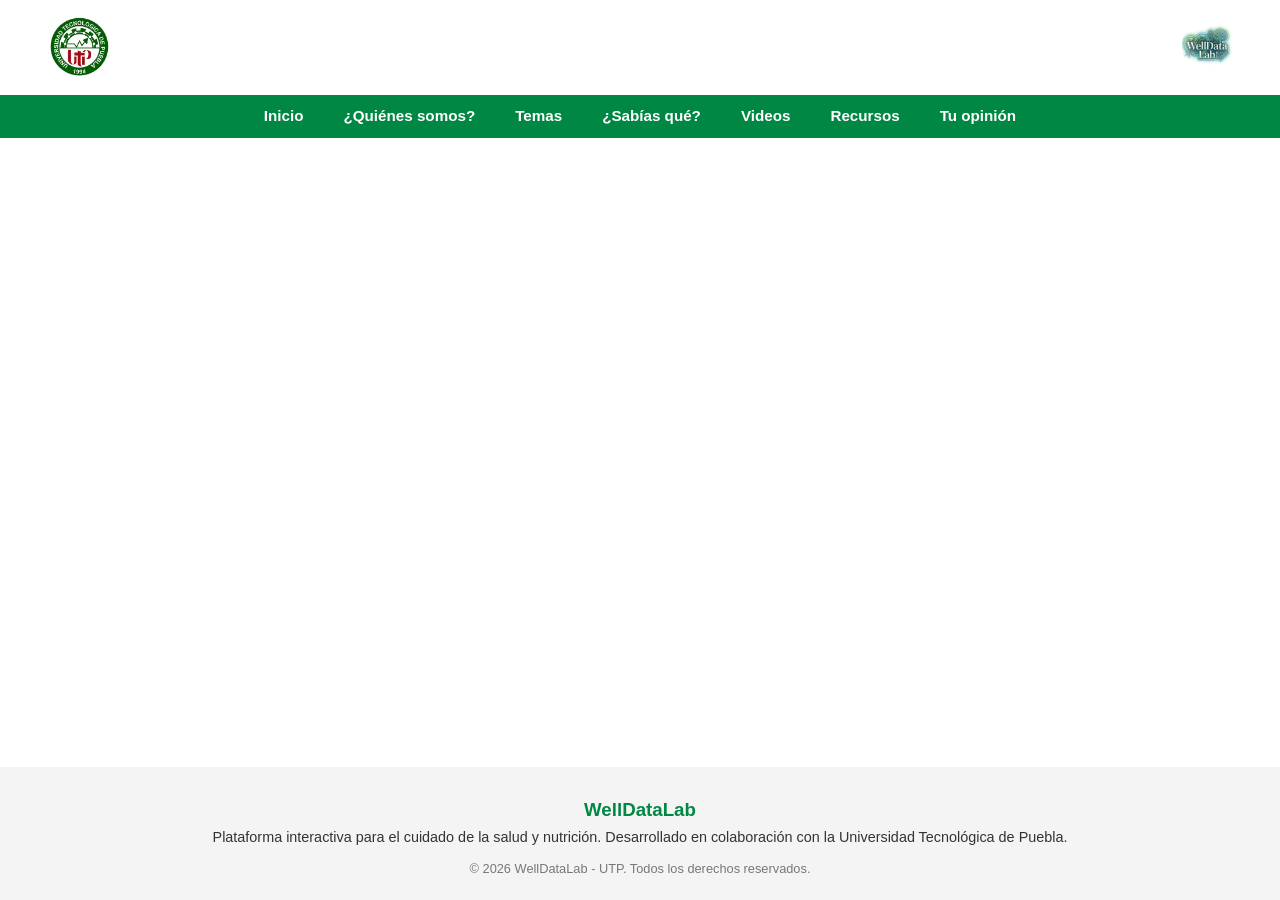
==== index.html @ ad1cd6bf "feat: agrega banco de imagenes en Resources y actualiza vistas" ====
<!DOCTYPE html>
<html lang="es">
<head>
  <meta charset="UTF-8">
  <meta name="viewport" content="width=device-width, initial-scale=1.0">
  <title>WellDataLab - UTP</title>

  <!-- FAVICON IMPLEMENTADO (Parte A de la tarea) -->
  <link rel="icon" type="image/png" href="Resources/logo-welldatalab.png">

  <!-- Font Awesome para los íconos del menú -->
  <link rel="stylesheet" href="https://cdnjs.cloudflare.com/ajax/libs/font-awesome/6.5.1/css/all.min.css">
  
  <!-- Tu Hoja de Estilos -->
  <link rel="stylesheet" href="Styles/Style_components.css">
</head>
<body>

  <!-- ENCABEZADO CON LOGOS Y NAVEGACIÓN -->
  <header class="header-site">
    <!-- Fila superior con los logos -->
    <div class="top-header">
      <div class="logo-left">
        <img src="Resources/logo-utp.png.jpeg" alt="Universidad Tecnológica de Puebla">
      </div>
      <div class="logo-right">
        <img src="Resources/logo-welldatalab.png" alt="WellDataLab">
      </div>
    </div>

    <!-- Barra de navegación verde -->
    <nav class="navbar">
      <div class="nav-container">
        <!-- Botón Hamburguesa -->
        <button class="nav-toggle" id="nav-toggle" aria-label="Abrir menú">
          <i class="fa-solid fa-bars"></i>
        </button>

        <!-- Lista de navegación -->
        <ul class="nav-menu" id="nav-menu">
          <li class="nav-item"><a href="#" class="nav-link">Inicio</a></li>
          <li class="nav-item"><a href="#" class="nav-link">¿Quiénes somos?</a></li>
          <li class="nav-item"><a href="#" class="nav-link">Temas</a></li>
          <li class="nav-item"><a href="#" class="nav-link">¿Sabías qué?</a></li>
          <li class="nav-item"><a href="#" class="nav-link">Videos</a></li>
          <li class="nav-item"><a href="#" class="nav-link">Recursos</a></li>
          <li class="nav-item"><a href="#" class="nav-link">Tu opinión</a></li>
        </ul>
      </div>
    </nav>
  </header>

  <!-- CONTENIDO PRINCIPAL -->
  <main class="main-content">
  </main>

  <!-- PIE DE PÁGINA -->
  <footer class="footer-site">
    <div class="footer-container">
      <h3 class="footer-title">WellDataLab</h3>
      <p>Plataforma interactiva para el cuidado de la salud y nutrición. Desarrollado en colaboración con la Universidad Tecnológica de Puebla.</p>
      <p class="copyright">© 2026 WellDataLab - UTP. Todos los derechos reservados.</p>
    </div>
  </footer>

  <!-- Tu script principal desde la carpeta Js -->
  <script src="Js/main.js"></script>
</body>
</html>
---- Styles/Style_components.css ----
/* --- RESET BÁSICO --- */
* {
  box-sizing: border-box;
  margin: 0;
  padding: 0;
}

body {
  font-family: Arial, sans-serif;
  display: flex;
  flex-direction: column;
  min-height: 100vh;
}

/* --- LOGOS SUPERIORES --- */
.top-header {
  display: flex;
  justify-content: space-between;
  align-items: center;
  padding: 0.8rem 3rem;
  background-color: #ffffff;
}

.logo-left img {
  height: 65px;
}

.logo-right img {
  height: 50px;
}

/* --- BARRA DE NAVEGACIÓN VERDE --- */
.navbar {
  background-color: #008744; /* Verde institucional */
  width: 100%;
  position: relative;
  z-index: 1000;
}

.nav-container {
  display: flex;
  justify-content: center;
  align-items: center;
  padding: 0.8rem 1rem;
}

.nav-menu {
  display: flex;
  list-style: none;
  gap: 2.5rem;
}

.nav-link {
  color: #ffffff;
  text-decoration: none;
  font-weight: bold;
  font-size: 0.95rem;
  transition: opacity 0.2s;
}

.nav-link:hover {
  opacity: 0.8;
}

/* El botón de hamburguesa se oculta en PC */
.nav-toggle {
  display: none;
  background: transparent;
  border: none;
  color: #ffffff;
  font-size: 1.8rem;
  cursor: pointer;
}

/* --- FOOTER --- */
.footer-site {
  background-color: #f4f4f4;
  padding: 2rem 1rem 1rem;
  margin-top: auto;
  text-align: center;
}

.footer-title {
  color: #008744;
  margin-bottom: 0.5rem;
}

.footer-site p {
  color: #333333;
  font-size: 0.9rem;
  margin-bottom: 0.5rem;
}

.copyright {
  color: #777777 !important;
  font-size: 0.8rem !important;
  margin-top: 1rem;
}

/* --- ADAPTACIÓN MÓVIL Y TABLET (Responsive) --- */
@media (max-width: 900px) {
  .top-header {
    padding: 0.5rem 1rem;
  }

  .logo-left img { height: 45px; }
  .logo-right img { height: 35px; }

  /* Muestra la hamburguesa en el lado derecho */
  .nav-container {
    justify-content: flex-end;
  }

  .nav-toggle {
    display: block;
  }

  /* Oculta los enlaces y los pone en lista vertical desplegable */
  .nav-menu {
    display: none;
    flex-direction: column;
    position: absolute;
    top: 100%;
    left: 0;
    width: 100%;
    background-color: #008744;
    padding: 1rem 0;
    gap: 1rem;
    box-shadow: 0 4px 6px rgba(0, 0, 0, 0.15);
  }

  /* Se activa con tu código JS al dar clic */
  .nav-menu.active {
    display: flex;
  }

  .nav-item {
    text-align: center;
  }
}
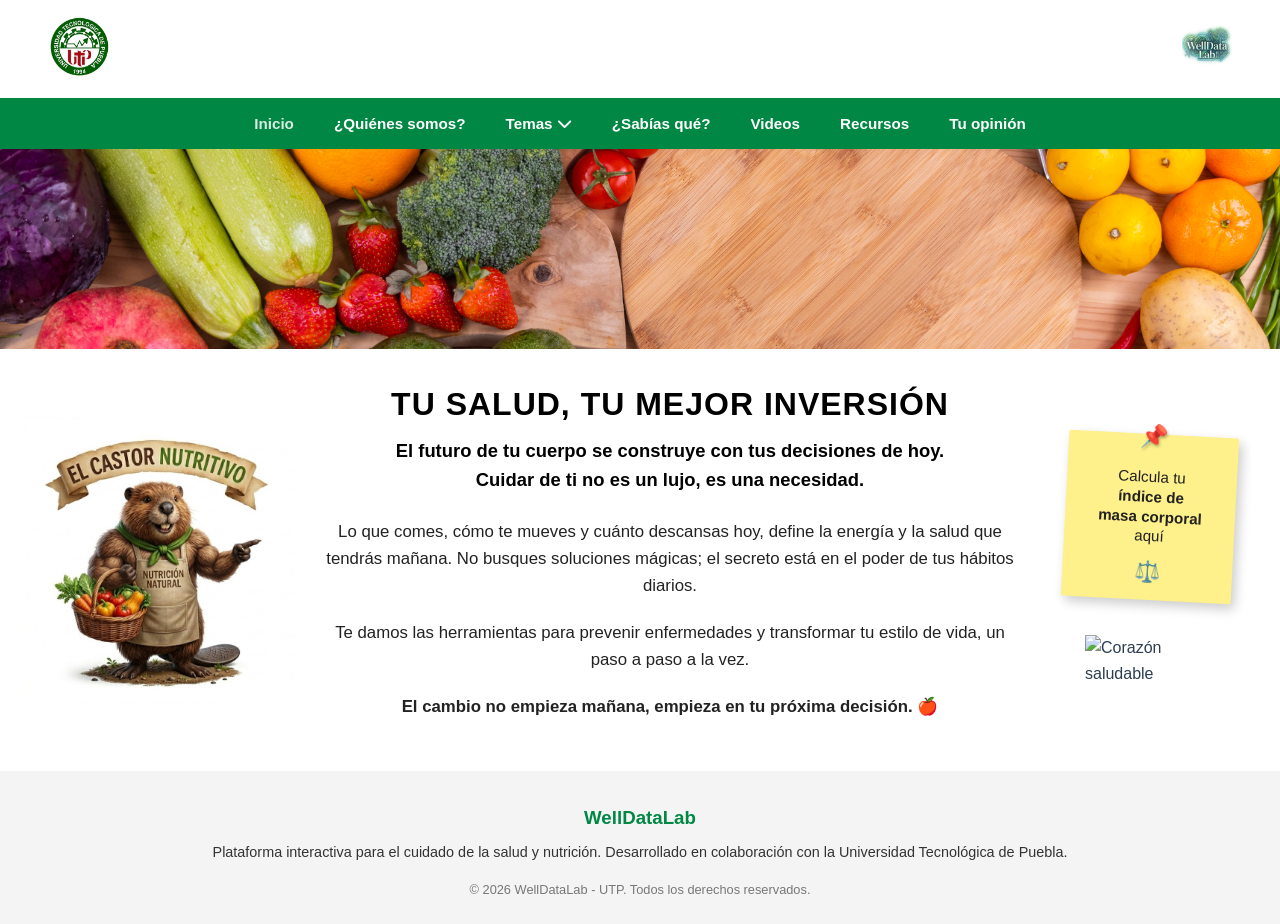
==== commit 2ea06037: "Estructura completa actualizada: navegacion, estilos e imagenes" ====
--- a/index.html
+++ b/index.html
@@ -5,46 +5,58 @@
   <meta name="viewport" content="width=device-width, initial-scale=1.0">
   <title>WellDataLab - UTP</title>
 
-  <!-- FAVICON IMPLEMENTADO (Parte A de la tarea) -->
+  <!-- FAVICON IMPLEMENTADO -->
   <link rel="icon" type="image/png" href="Resources/logo-welldatalab.png">
 
   <!-- Font Awesome para los íconos del menú -->
   <link rel="stylesheet" href="https://cdnjs.cloudflare.com/ajax/libs/font-awesome/6.5.1/css/all.min.css">
   
-  <!-- Tu Hoja de Estilos -->
+  <!-- Hoja de Estilos Principal -->
   <link rel="stylesheet" href="Styles/Style_components.css">
 </head>
 <body>
 
   <!-- ENCABEZADO CON LOGOS Y NAVEGACIÓN -->
   <header class="header-site">
-    <!-- Fila superior con los logos -->
     <div class="top-header">
       <div class="logo-left">
-        <img src="Resources/logo-utp.png.jpeg" alt="Universidad Tecnológica de Puebla">
+        <img src="Resources/logo-utp.png" alt="Universidad Tecnológica de Puebla">
       </div>
       <div class="logo-right">
         <img src="Resources/logo-welldatalab.png" alt="WellDataLab">
       </div>
     </div>
 
-    <!-- Barra de navegación verde -->
-    <nav class="navbar">
+    <!-- Barra de navegación principal -->
+    <nav class="navbar" aria-label="Navegación principal">
       <div class="nav-container">
-        <!-- Botón Hamburguesa -->
         <button class="nav-toggle" id="nav-toggle" aria-label="Abrir menú">
           <i class="fa-solid fa-bars"></i>
         </button>
 
-        <!-- Lista de navegación -->
         <ul class="nav-menu" id="nav-menu">
-          <li class="nav-item"><a href="#" class="nav-link">Inicio</a></li>
-          <li class="nav-item"><a href="#" class="nav-link">¿Quiénes somos?</a></li>
-          <li class="nav-item"><a href="#" class="nav-link">Temas</a></li>
-          <li class="nav-item"><a href="#" class="nav-link">¿Sabías qué?</a></li>
+          <li class="nav-item"><a href="index.html" class="nav-link active">Inicio</a></li>
+          <li class="nav-item"><a href="Views/quienes_somos.html" class="nav-link">¿Quiénes somos?</a></li>
+          
+          <!-- APARTADO DE TEMAS CON MENÚ DESPLEGABLE -->
+          <li class="nav-item dropdown-item">
+            <a href="Views/temas.html" class="nav-link">Temas <i class="fa-solid fa-chevron-down"></i></a>
+            <ul class="dropdown-menu" id="topics-dropdown">
+              <li><a href="Views/temas.html" data-topic="1">Alimentación saludable (INCMNSZ)</a></li>
+              <li><a href="Views/temas.html" data-topic="2">Guías alimentarias</a></li>
+              <li><a href="Views/temas.html" data-topic="3">Hidratación y la Jarra del Buen Beber</a></li>
+              <li><a href="Views/temas.html" data-topic="4">El Plato del Buen Comer</a></li>
+              <li><a href="Views/temas.html" data-topic="5">Sostenibilidad alimentaria</a></li>
+              <li><a href="Views/temas.html" data-topic="6">Recomendaciones de ejercicio</a></li>
+              <li><a href="Views/temas.html" data-topic="7">Videos de recetas</a></li>
+              <li><a href="Views/temas.html" data-topic="8">Marco normativo y Hábitos</a></li>
+            </ul>
+          </li>
+
+          <li class="nav-item"><a href="Views/sabias_que.html" class="nav-link">¿Sabías qué?</a></li>
           <li class="nav-item"><a href="#" class="nav-link">Videos</a></li>
           <li class="nav-item"><a href="#" class="nav-link">Recursos</a></li>
-          <li class="nav-item"><a href="#" class="nav-link">Tu opinión</a></li>
+          <li class="nav-item"><a href="Views/tu_opinion.html" class="nav-link">Tu opinión</a></li>
         </ul>
       </div>
     </nav>
@@ -52,6 +64,45 @@
 
   <!-- CONTENIDO PRINCIPAL -->
   <main class="main-content">
+
+    <!-- BANNER VISUAL SUPERIOR -->
+    <div class="hero-banner">
+      <img src="Resources/home/banner-comida.jpg" alt="Alimentos saludables" class="banner-img">
+    </div>
+
+    <!-- CONTENEDOR INTERACTIVO DE LA SECCIÓN PRINCIPAL -->
+    <div class="home-container">
+      
+      <!-- ILUSTRACIÓN IZQUIERDA: CASTOR -->
+      <aside class="left-aside">
+        <img src="Resources/home/castor.png" alt="El Castor Nutritivo" class="castor-img">
+      </aside>
+
+      <!-- TEXTO CENTRAL MOTIVACIONAL -->
+      <section class="content-body">
+        <h1>TU SALUD, TU MEJOR INVERSIÓN</h1>
+        <p class="subtitle">El futuro de tu cuerpo se construye con tus decisiones de hoy.<br>Cuidar de ti no es un lujo, es una necesidad.</p>
+
+        <p>Lo que comes, cómo te mueves y cuánto descansas hoy, define la energía y la salud que tendrás mañana. No busques soluciones mágicas; el secreto está en el poder de tus hábitos diarios.</p>
+
+        <p>Te damos las herramientas para prevenir enfermedades y transformar tu estilo de vida, un paso a paso a la vez.</p>
+
+        <p class="highlight-text">El cambio no empieza mañana, empieza en tu próxima decisión. 🍎</p>
+      </section>
+
+      <!-- ELEMENTOS DERECHA: NOTA IMC Y CORAZÓN -->
+      <aside class="right-aside">
+        <a href="Views/calculadora.html" class="postit-btn" title="Ir a la Calculadora de IMC">
+          <div class="pin">📌</div>
+          <p>Calcula tu<br><strong>índice de<br>masa corporal</strong><br>aquí</p>
+          <div class="scale-icon">⚖️</div>
+        </a>
+        
+        <img src="Resources/home/corazon.png" alt="Corazón saludable" class="heart-img">
+      </aside>
+
+    </div>
+
   </main>
 
   <!-- PIE DE PÁGINA -->
@@ -63,7 +114,7 @@
     </div>
   </footer>
 
-  <!-- Tu script principal desde la carpeta Js -->
+  <!-- ARCHIVOS JAVASCRIPT -->
   <script src="Js/main.js"></script>
 </body>
 </html>
--- a/Styles/Style_components.css
+++ b/Styles/Style_components.css
@@ -1,18 +1,29 @@
-/* --- RESET BÁSICO --- */
+/* ==========================================
+   1. RESET Y CONFIGURACIÓN GLOBAL
+   ========================================== */
 * {
   box-sizing: border-box;
   margin: 0;
   padding: 0;
 }
 
-body {
-  font-family: Arial, sans-serif;
+html, body {
+  background-color: #ffffff !important;
+  font-family: 'Segoe UI', Tahoma, Geneva, Verdana, sans-serif;
+  color: #333333;
   display: flex;
   flex-direction: column;
   min-height: 100vh;
 }
 
-/* --- LOGOS SUPERIORES --- */
+/* Regla general de ocultar */
+.hidden {
+  display: none !important;
+}
+
+/* ==========================================
+   2. LOGOS SUPERIORES Y HEADER
+   ========================================== */
 .top-header {
   display: flex;
   justify-content: space-between;
@@ -21,15 +32,12 @@
   background-color: #ffffff;
 }
 
-.logo-left img {
-  height: 65px;
-}
-
-.logo-right img {
-  height: 50px;
-}
-
-/* --- BARRA DE NAVEGACIÓN VERDE --- */
+.logo-left img { height: 65px; }
+.logo-right img { height: 50px; }
+
+/* ==========================================
+   3. BARRA DE NAVEGACIÓN (NAVBAR)
+   ========================================== */
 .navbar {
   background-color: #008744; /* Verde institucional */
   width: 100%;
@@ -48,6 +56,7 @@
   display: flex;
   list-style: none;
   gap: 2.5rem;
+  align-items: center;
 }
 
 .nav-link {
@@ -58,11 +67,10 @@
   transition: opacity 0.2s;
 }
 
-.nav-link:hover {
-  opacity: 0.8;
-}
-
-/* El botón de hamburguesa se oculta en PC */
+.nav-link:hover, .nav-link.active {
+  opacity: 0.85;
+}
+
 .nav-toggle {
   display: none;
   background: transparent;
@@ -72,7 +80,720 @@
   cursor: pointer;
 }
 
-/* --- FOOTER --- */
+/* MENÚ DESPLEGABLE (DROPDOWN IN NAVBAR) */
+.dropdown-item {
+  position: relative;
+}
+
+.dropdown-menu {
+  display: none;
+  position: absolute;
+  top: 100%;
+  left: 0;
+  background-color: #008744;
+  min-width: 260px;
+  box-shadow: 0 8px 16px rgba(0, 0, 0, 0.2);
+  list-style: none;
+  padding: 10px 0;
+  margin: 0;
+  z-index: 1000;
+  border-radius: 0 0 8px 8px;
+}
+
+.dropdown-item:hover .dropdown-menu {
+  display: block;
+}
+
+.dropdown-menu li a {
+  color: #ffffff;
+  padding: 10px 18px;
+  display: block;
+  text-decoration: none;
+  font-size: 0.92rem;
+  transition: background 0.2s;
+}
+
+.dropdown-menu li a:hover {
+  background-color: #006b35;
+}
+
+/* ==========================================
+   4. BANNERS Y HERO
+   ========================================== */
+.hero-banner {
+  width: 100% !important;
+  height: 200px !important;
+  min-height: 200px !important;
+  max-height: 200px !important;
+  overflow: hidden !important;
+  display: block !important;
+  background-color: #008744;
+  position: relative !important;
+}
+
+.hero-banner img,
+.hero-banner .banner-img {
+  width: 100% !important;
+  height: 200px !important; /* En lugar de 100%, forzamos la altura absoluta */
+  object-fit: cover !important;
+  object-position: center !important;
+  display: block !important;
+}
+
+/* ==========================================
+   5. INICIO (HOME / DIAPOSITIVA 1)
+   ========================================== */
+.home-container {
+  display: grid;
+  grid-template-columns: 280px 1fr 220px;
+  gap: 20px;
+  max-width: 1300px;
+  margin: 30px auto;
+  padding: 0 20px;
+  align-items: center;
+  background-color: #ffffff !important;
+}
+
+.left-aside {
+  display: flex;
+  justify-content: center;
+}
+
+.left-aside .castor-img {
+  width: 100%;
+  max-width: 270px;
+  height: auto;
+}
+
+.content-body {
+  text-align: center;
+  line-height: 1.6;
+}
+
+.content-body h1 {
+  font-size: 2rem;
+  font-weight: 800;
+  letter-spacing: 1px;
+  margin-bottom: 5px;
+  color: #000000;
+}
+
+.content-body .subtitle {
+  font-size: 1.15rem;
+  font-weight: 600;
+  margin-bottom: 25px;
+  color: #000000;
+}
+
+.content-body p {
+  font-size: 1.05rem;
+  margin-bottom: 20px;
+  color: #222222;
+}
+
+.highlight-text {
+  font-weight: 600;
+}
+
+.right-aside {
+  display: flex;
+  flex-direction: column;
+  align-items: center;
+  gap: 35px;
+}
+
+/* POST-IT IMC */
+.postit-btn {
+  position: relative;
+  width: 170px;
+  background-color: #fef08a;
+  color: #222222;
+  text-decoration: none;
+  text-align: center;
+  padding: 25px 15px 15px 15px;
+  font-size: 0.95rem;
+  line-height: 1.3;
+  box-shadow: 4px 5px 12px rgba(0, 0, 0, 0.2);
+  transform: rotate(3deg);
+  transition: transform 0.2s ease, box-shadow 0.2s ease;
+  display: flex;
+  flex-direction: column;
+  align-items: center;
+  justify-content: center;
+  border-radius: 2px;
+}
+
+.postit-btn .pin {
+  position: absolute;
+  top: -12px;
+  font-size: 1.4rem;
+  text-shadow: 1px 2px 3px rgba(0,0,0,0.3);
+}
+
+.postit-btn p { margin: 8px 0; }
+.postit-btn strong { font-weight: bold; }
+.postit-btn .scale-icon { font-size: 1.3rem; margin-top: 4px; }
+
+.postit-btn:hover {
+  transform: scale(1.06) rotate(0deg);
+  box-shadow: 6px 8px 16px rgba(0, 0, 0, 0.3);
+}
+
+.heart-img {
+  width: 130px;
+  height: auto;
+}
+
+/* ==========================================
+   6. CALCULADORA IMC & PLATO DEL BIEN COMER
+   ========================================== */
+.calc-section-container {
+  display: grid;
+  grid-template-columns: 1fr 1.8fr;
+  gap: 40px;
+  max-width: 1300px;
+  margin: 40px auto;
+  padding: 0 20px;
+  align-items: start;
+}
+
+.info-plato h2 {
+  font-size: 2rem;
+  font-weight: 800;
+  color: #0f172a;
+  margin-bottom: 15px;
+}
+
+.desc-plato {
+  color: #475569;
+  font-size: 0.95rem;
+  line-height: 1.5;
+  margin-bottom: 25px;
+}
+
+.lista-grupos {
+  list-style: none;
+  display: flex;
+  flex-direction: column;
+  gap: 18px;
+  margin-bottom: 30px;
+}
+
+.grupo-item {
+  position: relative;
+  padding-left: 18px;
+  display: flex;
+  flex-direction: column;
+  gap: 4px;
+}
+
+.grupo-item::before {
+  content: "";
+  position: absolute;
+  left: 0;
+  top: 2px;
+  width: 6px;
+  height: 90%;
+  border-radius: 3px;
+}
+
+.grupo-item.verde::before { background-color: #00b050; }
+.grupo-item.naranja::before { background-color: #ff9900; }
+.grupo-item.rojo::before { background-color: #ff0000; }
+
+.grupo-item strong { font-size: 1rem; color: #1e293b; }
+.grupo-item span { font-size: 0.88rem; color: #64748b; line-height: 1.4; }
+
+.link-imss {
+  color: #2563eb;
+  font-size: 0.85rem;
+  font-weight: 700;
+  text-decoration: none;
+  letter-spacing: 0.5px;
+}
+
+.calc-card { background: #ffffff !important; }
+
+.calc-header h3 {
+  font-size: 1.25rem;
+  color: #0f172a;
+  display: flex;
+  align-items: center;
+  gap: 8px;
+  margin-bottom: 6px;
+}
+
+.calc-header p {
+  color: #64748b;
+  font-size: 0.88rem;
+  margin-bottom: 25px;
+}
+
+.calc-body-grid {
+  display: grid;
+  grid-template-columns: 1fr 240px;
+  gap: 30px;
+  align-items: start;
+}
+
+.imc-form { display: flex; flex-direction: column; gap: 15px; }
+.form-row { display: grid; grid-template-columns: 1fr 1fr; gap: 15px; }
+.form-group { display: flex; flex-direction: column; gap: 6px; }
+.form-group.full-width { grid-column: 1 / -1; }
+
+.form-group label {
+  font-size: 0.75rem;
+  font-weight: 800;
+  color: #334155;
+  letter-spacing: 0.5px;
+}
+
+.form-group input,
+.form-group select {
+  width: 100%;
+  padding: 10px 14px;
+  border: 1px solid #e2e8f0;
+  border-radius: 12px;
+  background-color: #f8fafc;
+  font-size: 0.95rem;
+  color: #1e293b;
+  outline: none;
+  transition: border-color 0.2s, background-color 0.2s;
+}
+
+.form-group input:focus,
+.form-group select:focus {
+  border-color: #008744;
+  background-color: #ffffff;
+}
+
+.btn-calcula-green {
+  background-color: #00b027;
+  color: #ffffff;
+  border: none;
+  padding: 14px 20px;
+  font-size: 1rem;
+  font-weight: 700;
+  border-radius: 30px;
+  cursor: pointer;
+  margin-top: 10px;
+  transition: background-color 0.2s, transform 0.1s;
+}
+
+.btn-calcula-green:hover {
+  background-color: #008744;
+  transform: translateY(-1px);
+}
+
+/* BARRA DE IMC Y RESULTADOS */
+.imc-visual-container {
+  display: flex;
+  flex-direction: column;
+  align-items: center;
+  margin-top: 10px;
+  width: 100%;
+}
+
+.bar-wrapper {
+  position: relative;
+  width: 100%;
+  height: 22px;
+}
+
+.bar-gradient {
+  width: 100%;
+  height: 100%;
+  border-radius: 6px;
+  background: linear-gradient(
+    to right,
+    #e54d42 0%, #e54d42 20%,
+    #2ecc71 20%, #2ecc71 50%,
+    #f39c12 50%, #f39c12 75%,
+    #e74c3c 75%, #e74c3c 100%
+  );
+}
+
+.arrow-indicator {
+  position: absolute;
+  top: -12px;
+  left: 37.5%;
+  width: 0;
+  height: 0;
+  border-left: 8px solid transparent;
+  border-right: 8px solid transparent;
+  border-top: 10px solid #2d3748;
+  transform: translateX(-50%);
+  transition: left 0.4s ease-in-out;
+}
+
+.bar-labels {
+  display: flex;
+  justify-content: space-between;
+  width: 100%;
+  margin-top: 8px;
+}
+
+.bar-labels span {
+  font-size: 0.70rem;
+  color: #64748b;
+  font-weight: 600;
+}
+
+.box-resultados {
+  margin-top: 20px;
+  padding: 14px;
+  background-color: #f1f5f9;
+  border-radius: 10px;
+  width: 100%;
+  text-align: center;
+  font-size: 0.88rem;
+  color: #1e293b;
+  line-height: 1.5;
+}
+
+/* ==========================================
+   7. SECCIÓN ¿QUIÉNES SOMOS?
+   ========================================== */
+.about-section {
+  width: 100%;
+  max-width: 1100px;
+  margin: 40px auto;
+  padding: 0 20px 60px;
+  text-align: center;
+  background-color: #ffffff !important;
+}
+
+.about-title {
+  font-size: 2rem;
+  font-weight: 800;
+  color: #111827;
+  margin-bottom: 35px;
+  text-transform: uppercase;
+  letter-spacing: 1px;
+}
+
+.cards-grid {
+  display: grid;
+  grid-template-columns: repeat(auto-fit, minmax(280px, 1fr));
+  gap: 25px;
+  width: 100%;
+}
+
+.about-card {
+  padding: 35px 25px;
+  border-radius: 20px;
+  box-shadow: 0 4px 15px rgba(0, 0, 0, 0.05);
+  text-align: center;
+}
+
+.about-card h2 {
+  font-size: 1.25rem;
+  font-weight: 700;
+  color: #1f2937;
+  margin-bottom: 15px;
+}
+
+.about-card p {
+  font-size: 0.95rem;
+  color: #4b5563;
+  line-height: 1.6;
+}
+
+.blue-card { background-color: #EBF5FF; }
+.green-card { background-color: #E6F9F0; }
+
+/* ==========================================
+   8. SECCIÓN ¿SABÍAS QUÉ?
+   ========================================== */
+.facts-section {
+  max-width: 1100px;
+  margin: 30px auto;
+  padding: 0 20px 60px;
+  background-color: #ffffff !important;
+}
+
+.facts-main-title {
+  text-align: center;
+  font-size: 2.2rem;
+  font-weight: 900;
+  color: #111827;
+  margin-bottom: 25px;
+  letter-spacing: 1px;
+}
+
+.topic-selector-container {
+  background-color: #f3f4f6;
+  padding: 15px 20px;
+  border-radius: 12px;
+  margin-bottom: 30px;
+  display: flex;
+  align-items: center;
+  justify-content: center;
+  gap: 15px;
+  flex-wrap: wrap;
+}
+
+.topic-selector-container label {
+  font-weight: 700;
+  color: #1f2937;
+}
+
+.topic-select {
+  padding: 10px 15px;
+  font-size: 1rem;
+  font-weight: 600;
+  border: 2px solid #008744;
+  border-radius: 8px;
+  outline: none;
+  background-color: #ffffff;
+  cursor: pointer;
+}
+
+.facts-layout {
+  display: flex;
+  gap: 30px;
+  align-items: flex-start;
+}
+
+.facts-aside { flex: 0 0 240px; }
+
+.postit-facts {
+  background-color: #fef08a;
+  padding: 25px 18px;
+  border-radius: 6px;
+  box-shadow: 4px 6px 12px rgba(0, 0, 0, 0.12);
+  position: relative;
+  text-align: center;
+}
+
+.postit-facts .pin {
+  position: absolute;
+  top: -10px;
+  left: 50%;
+  transform: translateX(-50%);
+  font-size: 1.2rem;
+}
+
+.postit-facts h2 {
+  font-size: 1.3rem;
+  font-weight: 800;
+  color: #854d0e;
+  margin: 10px 0 5px;
+}
+
+.postit-facts p {
+  font-size: 0.88rem;
+  color: #a16207;
+  margin-bottom: 12px;
+}
+
+.facts-counter {
+  background-color: #facc15;
+  color: #713f12;
+  font-weight: 700;
+  padding: 5px 10px;
+  border-radius: 15px;
+  font-size: 0.85rem;
+  display: inline-block;
+}
+
+.facts-container {
+  flex: 1;
+  display: flex;
+  flex-direction: column;
+  gap: 15px;
+}
+
+.fact-card {
+  background-color: #ffffff;
+  border-left: 5px solid #008744;
+  border-radius: 8px;
+  padding: 16px 20px;
+  box-shadow: 0 3px 8px rgba(0, 0, 0, 0.06);
+  display: flex;
+  gap: 15px;
+  align-items: flex-start;
+}
+
+.fact-number {
+  background-color: #e6f9f0;
+  color: #008744;
+  font-weight: 800;
+  padding: 4px 10px;
+  border-radius: 6px;
+  font-size: 0.9rem;
+}
+
+.fact-content h3 {
+  margin: 0 0 5px 0;
+  font-size: 1.1rem;
+  color: #111827;
+}
+
+.fact-content p {
+  margin: 0;
+  font-size: 0.95rem;
+  color: #4b5563;
+  line-height: 1.5;
+}
+
+/* ==========================================
+   9. VISTA DE TEMAS DE INTERÉS
+   ========================================== */
+.topic-section-container {
+  max-width: 1250px;
+  margin: 40px auto;
+  padding: 0 20px 60px;
+}
+
+/* TEMA ESTÁNDAR (LATERAL 2 COLUMNAS) */
+.topic-layout {
+  display: grid;
+  grid-template-columns: 1fr 1fr;
+  gap: 40px;
+  align-items: start;
+}
+
+.topic-main-title {
+  font-size: 2.2rem;
+  font-weight: 900;
+  color: #111827;
+  line-height: 1.2;
+  margin-bottom: 20px;
+  letter-spacing: -0.5px;
+}
+
+.topic-desc {
+  font-size: 1.05rem;
+  color: #374151;
+  line-height: 1.6;
+  margin-bottom: 25px;
+}
+
+.topic-quote {
+  font-size: 1.1rem;
+  color: #111827;
+  font-style: italic;
+  margin-bottom: 30px;
+}
+
+.video-btn {
+  display: inline-flex;
+  align-items: center;
+  gap: 8px;
+  color: #0284c7;
+  font-weight: 700;
+  font-size: 1rem;
+  text-decoration: none;
+  transition: color 0.2s ease;
+}
+
+.video-btn:hover {
+  color: #0369a1;
+  text-decoration: underline;
+}
+
+.topic-right-grid {
+  display: grid;
+  grid-template-columns: 1fr 1fr;
+  gap: 20px;
+}
+
+/* ESTRUCTURA CENTRADA TEMA 2 (GRID 5x2) */
+.topic-header-full {
+  text-align: center;
+  max-width: 900px;
+  margin: 0 auto 30px auto;
+}
+
+.topic-main-title-center {
+  font-size: 2.2rem;
+  font-weight: 900;
+  color: #111827;
+  margin-bottom: 12px;
+}
+
+.topic-desc-center {
+  font-size: 1.1rem;
+  color: #4b5563;
+  line-height: 1.6;
+}
+
+.grid-5-col {
+  display: grid;
+  grid-template-columns: repeat(5, 1fr);
+  gap: 16px;
+  margin-bottom: 30px;
+}
+
+.card-header-flex {
+  display: flex;
+  align-items: center;
+  justify-content: space-between;
+  margin-bottom: 12px;
+}
+
+.card-icon {
+  font-size: 1.4rem;
+  color: #008744;
+}
+
+/* TARJETAS DE CARACTERÍSTICAS/RECOMENDACIONES */
+.feature-card {
+  background-color: #ffffff;
+  border: 1px solid #e5e7eb;
+  border-radius: 16px;
+  padding: 20px 18px;
+  box-shadow: 0 4px 12px rgba(0, 0, 0, 0.03);
+  transition: transform 0.2s ease, box-shadow 0.2s ease;
+}
+
+.feature-card:hover {
+  transform: translateY(-3px);
+  box-shadow: 0 8px 18px rgba(0, 0, 0, 0.08);
+}
+
+.card-num {
+  width: 34px;
+  height: 34px;
+  border-radius: 8px;
+  display: flex;
+  align-items: center;
+  justify-content: center;
+  font-weight: 800;
+  font-size: 0.95rem;
+}
+
+.feature-card h3 {
+  font-size: 1.05rem;
+  font-weight: 800;
+  color: #111827;
+  margin-bottom: 10px;
+}
+
+.feature-card p {
+  font-size: 0.88rem;
+  color: #6b7280;
+  line-height: 1.5;
+  margin: 0;
+}
+
+.topic-footer-action {
+  text-align: center;
+  margin-top: 25px;
+}
+
+/* BADGES DE COLORES (INSIGNIAS NUMÉRICAS) */
+.blue-badge { background-color: #e0f2fe; color: #0284c7; }
+.purple-badge { background-color: #f3e8ff; color: #9333ea; }
+.green-badge { background-color: #dcfce7; color: #16a34a; }
+.cyan-badge { background-color: #cff4fc; color: #0891b2; }
+.red-badge { background-color: #ffe4e6; color: #e11d48; }
+.light-green-badge { background-color: #d1fae5; color: #059669; }
+
+/* ==========================================
+   10. PIE DE PÁGINA (FOOTER)
+   ========================================== */
 .footer-site {
   background-color: #f4f4f4;
   padding: 2rem 1rem 1rem;
@@ -97,25 +818,23 @@
   margin-top: 1rem;
 }
 
-/* --- ADAPTACIÓN MÓVIL Y TABLET (Responsive) --- */
+/* ==========================================
+   11. MEDIA QUERIES (RESPONSIVO)
+   ========================================== */
+@media (max-width: 1100px) {
+  .grid-5-col {
+    grid-template-columns: repeat(3, 1fr);
+  }
+}
+
 @media (max-width: 900px) {
-  .top-header {
-    padding: 0.5rem 1rem;
-  }
-
+  .top-header { padding: 0.5rem 1rem; }
   .logo-left img { height: 45px; }
   .logo-right img { height: 35px; }
 
-  /* Muestra la hamburguesa en el lado derecho */
-  .nav-container {
-    justify-content: flex-end;
-  }
-
-  .nav-toggle {
-    display: block;
-  }
-
-  /* Oculta los enlaces y los pone en lista vertical desplegable */
+  .nav-container { justify-content: flex-end; }
+  .nav-toggle { display: block; }
+
   .nav-menu {
     display: none;
     flex-direction: column;
@@ -129,12 +848,861 @@
     box-shadow: 0 4px 6px rgba(0, 0, 0, 0.15);
   }
 
-  /* Se activa con tu código JS al dar clic */
-  .nav-menu.active {
-    display: flex;
+  .nav-menu.active { display: flex; }
+  .nav-item { text-align: center; }
+
+  .dropdown-menu {
+    position: static;
+    box-shadow: none;
+    background-color: #006b35;
+    border-radius: 0;
   }
 
-  .nav-item {
+  .home-container {
+    grid-template-columns: 1fr;
     text-align: center;
   }
+
+  .right-aside {
+    flex-direction: row;
+    justify-content: center;
+  }
+
+  .calc-section-container,
+  .calc-body-grid,
+  .topic-layout {
+    grid-template-columns: 1fr;
+  }
+
+  .facts-layout {
+    flex-direction: column;
+  }
+
+  .facts-aside {
+    width: 100%;
+    display: flex;
+    justify-content: center;
+  }
+}
+
+@media (max-width: 640px) {
+  .grid-5-col,
+  .topic-right-grid {
+    grid-template-columns: 1fr;
+  }
+
+  .form-row {
+    grid-template-columns: 1fr;
+  }
+}
+/* ==========================================
+   DISEÑO MAXIMIZADO Y UNIFICADO DE LA JARRA
+   ========================================== */
+/* ==========================================
+   DISEÑO 100% FULL WIDTH (SIN MÁRGENES EN BLANCO)
+   ========================================== */
+
+/* 1. Forzar que el contenedor principal de temas no tenga restricciones de ancho ni padding excesivo */
+/* Corrección de ancho en Jarra/Plato */
+.topic-section-container {
+  width: 100% !important;
+  max-width: 100% !important;
+  padding: 10px 0 30px 0 !important;
+  margin: 0 !important;
+  box-sizing: border-box !important;
+}
+
+.jarra-wrapper {
+  width: 100%;
+  max-width: 1400px; /* Ancho máximo controlado para evitar empujar la pantalla */
+  margin: 0 auto;
+  padding: 10px 20px;
+  box-sizing: border-box;
+}
+
+.jarra-header-text {
+  text-align: center;
+  margin-bottom: 20px;
+}
+
+.jarra-title {
+  color: #0f172a;
+  font-size: 2.3rem;
+  font-weight: 800;
+  margin-bottom: 6px;
+}
+
+.jarra-subtitle {
+  color: #64748b;
+  font-size: 1.05rem;
+}
+
+/* 3. Tarjeta Gigante Full-Width */
+.jarra-main-card {
+  background: #ffffff;
+  border-radius: 24px;
+  padding: 35px 40px;
+  box-shadow: 0 10px 30px rgba(0, 0, 0, 0.05);
+  border: 1px solid #e2e8f0;
+  display: grid;
+  /* Reparto proporcional en 3 columnas anchas */
+  grid-template-columns: 320px 420px 1fr; 
+  gap: 40px;
+  align-items: center;
+  width: 100%;
+  box-sizing: border-box;
+}
+
+@media (max-width: 1200px) {
+  .jarra-main-card {
+    grid-template-columns: 1fr;
+    gap: 25px;
+    padding: 25px;
+  }
+}
+
+/* --- COLUMNA 1: CASTOR Y GLOBO DE DIÁLOGO --- */
+.mascot-col {
+  display: flex;
+  flex-direction: column;
+  align-items: center;
+  width: 100%;
+}
+
+.speech-bubble {
+  position: relative;
+  background: #f8fafc;
+  border: 2px solid #2e7d32;
+  border-radius: 16px;
+  padding: 18px;
+  font-size: 0.95rem;
+  color: #1e293b;
+  line-height: 1.5;
+  font-weight: 600;
+  text-align: center;
+  margin-bottom: 20px;
+  box-shadow: 0 4px 12px rgba(0,0,0,0.03);
+  width: 100%;
+  box-sizing: border-box;
+}
+
+.speech-bubble::after {
+  content: '';
+  position: absolute;
+  bottom: -10px;
+  left: 50%;
+  transform: translateX(-50%);
+  border-width: 10px 10px 0;
+  border-style: solid;
+  border-color: #2e7d32 transparent;
+  display: block;
+  width: 0;
+}
+
+.castor-img-wrapper {
+  background: transparent;
+  display: flex;
+  justify-content: center;
+}
+
+.castor-jarra-img {
+  width: 230px;
+  height: auto;
+  mix-blend-mode: multiply;
+  animation: floatCastor 3.5s ease-in-out infinite;
+}
+
+@keyframes floatCastor {
+  0%, 100% { transform: translateY(0px); }
+  50% { transform: translateY(-8px); }
+}
+
+/* --- COLUMNA 2: JARRA EXPANDIDA (CORREGIDO SIN FONDO GRIS) --- */
+.jarra-visual-col {
+  display: flex;
+  justify-content: center;
+  align-items: center;
+  background: #ffffff; /* Fondo blanco limpio en lugar de gris */
+  border-radius: 20px;
+  padding: 30px 20px;
+  border: 1px solid #e2e8f0;
+  width: 100%;
+  box-sizing: border-box;
+  box-shadow: inset 0 2px 8px rgba(0, 0, 0, 0.02);
+}
+
+.jarra-svg {
+  width: 100%;
+  max-width: 360px; /* Jarra grande y prominente */
+  height: auto;
+  filter: drop-shadow(0 8px 15px rgba(0,0,0,0.08));
+}
+
+.jarra-layer {
+  cursor: pointer;
+  opacity: 0.2;
+  transition: opacity 0.35s ease, fill 0.35s ease;
+}
+
+.jarra-layer.active {
+  opacity: 1;
+}
+
+.jarra-layer:hover {
+  opacity: 0.85;
+}
+
+.jarra-text-lbl {
+  fill: #ffffff;
+  font-size: 10px;
+  font-weight: 800;
+  text-anchor: middle;
+  pointer-events: none;
+}
+
+/* --- COLUMNA 3: PANEL INFORMACIÓN Y BOTONES --- */
+.jarra-info-panel {
+  display: flex;
+  flex-direction: column;
+  gap: 20px;
+  width: 100%;
+}
+
+.info-card-display {
+  background: #ffffff; /* Fondo blanco en lugar de gris */
+  border-radius: 18px;
+  padding: 28px;
+  border: 1px solid #e2e8f0;
+  border-left: 6px solid #2563eb;
+  transition: border-color 0.3s ease;
+  box-shadow: 0 4px 15px rgba(0, 0, 0, 0.03);
+}
+
+.fade-in-card {
+  animation: cardSlide 0.3s ease-out;
+}
+
+@keyframes cardSlide {
+  from {
+    opacity: 0;
+    transform: translateX(12px);
+  }
+  to {
+    opacity: 1;
+    transform: translateX(0);
+  }
+}
+
+.level-badge-tag {
+  color: #fff;
+  font-size: 0.8rem;
+  font-weight: 700;
+  padding: 5px 16px;
+  border-radius: 20px;
+  display: inline-block;
+  margin-bottom: 12px;
+}
+
+.info-card-display h3 {
+  font-size: 1.65rem;
+  color: #0f172a;
+  margin-bottom: 6px;
+}
+
+.recommended-quantity {
+  font-weight: 700;
+  color: #16a34a;
+  font-size: 1.1rem;
+  margin-bottom: 12px;
+}
+
+#jarra-info-desc {
+  color: #475569;
+  line-height: 1.6;
+  font-size: 1rem;
+}
+
+/* BOTONES SELECTORES */
+.jarra-btn-grid {
+  display: grid;
+  grid-template-columns: repeat(2, 1fr);
+  gap: 14px;
+}
+
+.jarra-btn {
+  background: #f8fafc;
+  border: 2px solid #e2e8f0;
+  border-radius: 12px;
+  padding: 14px 16px;
+  font-weight: 600;
+  font-size: 0.92rem;
+  color: #334155;
+  cursor: pointer;
+  text-align: left;
+  transition: all 0.2s ease;
+}
+
+.jarra-btn:hover, .jarra-btn.active {
+  border-color: var(--btn-color);
+  background-color: #ffffff;
+  color: var(--btn-color);
+  box-shadow: 0 4px 12px rgba(0,0,0,0.06);
+}
+
+/* ALERTA CRÍTICA Y ENLACE DE PROFECO */
+.alert-box-stat {
+  background-color: #fef2f2;
+  border: 1px solid #fecaca;
+  color: #991b1b;
+  border-radius: 12px;
+  padding: 16px 20px;
+  display: flex;
+  gap: 14px;
+  align-items: center;
+  font-size: 0.92rem;
+}
+
+.alert-box-stat i {
+  font-size: 1.5rem;
+}
+
+.profeco-link {
+  display: inline-block;
+  margin-top: 8px;
+  color: #15803d;
+  font-weight: 700;
+  text-decoration: underline;
+  transition: color 0.2s ease;
+}
+
+.profeco-link:hover {
+  color: #166534;
+  text-decoration: none;
+}
+
+.profeco-link i {
+  font-size: 0.8rem;
+  margin-left: 4px;
+}
+/* ==========================================
+   PLATO DEL BUEN COMER: FULL-WIDTH & PIE CHART
+   ========================================== */
+
+/* 1. Reset estricto del contenedor del tema */
+#topic-content,
+.plato-container-full {
+  width: 100% !important;
+  max-width: 100% !important;
+  margin: 0 !important;
+  padding: 0 !important;
+  box-sizing: border-box !important;
+}
+
+/* 2. Envoltorio general con margen lateral controlado */
+.plato-wrapper {
+  width: 100% !important;
+  max-width: 1400px !important;
+  margin: 20px auto !important;
+  padding: 0 20px !important;
+  box-sizing: border-box !important;
+}
+
+/* 3. Rejilla principal para ocupar todo el ancho disponible */
+.plato-main-card {
+  display: grid !important;
+  grid-template-columns: 280px 360px 1fr !important;
+  gap: 30px !important;
+  background: #ffffff !important;
+  border-radius: 20px !important;
+  padding: 30px !important;
+  box-shadow: 0 8px 25px rgba(0, 0, 0, 0.06) !important;
+  border: 1px solid #e2e8f0 !important;
+  align-items: center !important;
+  width: 100% !important;
+  box-sizing: border-box !important;
+}
+
+/* 4. Estilos del Gráfico de Pastel (SVG) */
+.plato-visual-col {
+  display: flex !important;
+  justify-content: center !important;
+  align-items: center !important;
+  width: 100% !important;
+  padding: 10px !important;
+}
+
+.plato-pie-svg {
+  width: 100% !important;
+  max-width: 320px !important;
+  height: auto !important;
+  filter: drop-shadow(0 6px 12px rgba(0, 0, 0, 0.1));
+  transform: rotate(-90deg); /* Orienta el primer sector hacia arriba */
+}
+
+.pie-slice {
+  cursor: pointer;
+  stroke: #ffffff;
+  stroke-width: 2px;
+  transition: transform 0.25s ease, opacity 0.25s ease, stroke-width 0.25s ease;
+  transform-origin: center;
+  opacity: 0.85;
+}
+
+.pie-slice:hover,
+.pie-slice.active {
+  opacity: 1;
+  stroke: #ffffff;
+  stroke-width: 4px;
+  transform: scale(1.04);
+}
+
+/* 5. Adaptación Móvil / Tablets */
+@media (max-width: 1024px) {
+  .plato-main-card {
+    grid-template-columns: 1fr !important;
+    gap: 25px !important;
+    padding: 20px !important;
+  }
+}
+/* ==========================================
+   recomendaciones de ejercicio 
+   ========================================== */
+/* ==========================================
+   ESTILOS TEMA 6: EJERCICIO Y MOVIMIENTO
+   ========================================== */
+/* ==========================================
+   ESTILOS TEMA 6: EJERCICIO Y MOVIMIENTO
+   ========================================== */
+.ejercicio-wrapper {
+  width: 100% !important;
+  max-width: 1400px !important;
+  margin: 0 auto !important;
+  padding: 20px 30px 50px 30px !important;
+  box-sizing: border-box !important;
+}
+
+.ejercicio-header { 
+  text-align: center; 
+  margin-bottom: 40px; 
+}
+
+.ejercicio-title { 
+  font-size: 2.2rem; 
+  color: #1e293b; 
+  font-weight: 800; 
+  margin-bottom: 10px; 
+  text-transform: none; 
+}
+
+.ejercicio-subtitle { 
+  color: #64748b; 
+  font-size: 1.05rem; 
+  max-width: 800px; 
+  margin: 0 auto; 
+  line-height: 1.6; 
+  font-style: italic; 
+}
+
+.ejercicio-grid { 
+  display: grid; 
+  grid-template-columns: repeat(3, 1fr); 
+  gap: 30px; 
+}
+
+.ejercicio-card { 
+  background: #ffffff; 
+  border-radius: 20px; 
+  padding: 30px 25px; 
+  box-shadow: 0 10px 30px rgba(0,0,0,0.05); 
+  border: 1px solid #e2e8f0; 
+  display: flex; 
+  flex-direction: column; 
+}
+
+.ejercicio-icon-box { 
+  width: 52px; 
+  height: 52px; 
+  border-radius: 14px; 
+  display: flex; 
+  align-items: center; 
+  justify-content: center; 
+  font-size: 1.35rem; 
+  margin-bottom: 20px; 
+}
+
+.icon-cardio { background: #e0f2fe; color: #0284c7; }
+.icon-fuerza { background: #dcfce7; color: #16a34a; }
+.icon-flex { background: #f3e8ff; color: #9333ea; }
+
+.ejercicio-card-title { 
+  font-size: 1.3rem; 
+  font-weight: 800; 
+  color: #1e293b; 
+  margin-bottom: 12px; 
+}
+
+.ejercicio-card-desc { 
+  font-size: 0.92rem; 
+  color: #475569; 
+  line-height: 1.6; 
+  margin-bottom: 20px; 
+}
+
+.ejercicio-checklist { 
+  list-style: none; 
+  padding: 0; 
+  margin-top: auto; 
+  display: flex; 
+  flex-direction: column; 
+  gap: 10px; 
+}
+
+.ejercicio-checklist li { 
+  display: flex; 
+  align-items: center; 
+  gap: 8px; 
+  font-size: 0.88rem; 
+  color: #64748b; 
+  font-weight: 600; 
+}
+
+.ejercicio-checklist li i { 
+  color: #0284c7; 
+}
+
+@media (max-width: 900px) { 
+  .ejercicio-grid { grid-template-columns: 1fr; } 
+}
+/* ==========================================
+   ESTILOS TEMA 8: PLANIFICACIÓN Y HÁBITOS
+   ========================================== */
+
+/* Contenedor principal de la sección de ejercicios / hábitos */
+.ejercicio-wrapper {
+  max-width: 1100px;
+  margin: 0 auto;
+  padding: 20px;
+  box-sizing: border-box;
+}
+
+.ejercicio-header {
+  text-align: center;
+  margin-bottom: 30px;
+}
+
+.ejercicio-title {
+  font-size: 2rem;
+  color: #1e293b;
+  margin-bottom: 10px;
+  font-weight: 700;
+}
+
+.ejercicio-subtitle {
+  font-size: 1.05rem;
+  color: #64748b;
+  max-width: 800px;
+  margin: 0 auto;
+  line-height: 1.6;
+  font-style: italic;
+}
+
+/* Rejilla de tarjetas */
+.ejercicio-grid {
+  display: grid;
+  grid-template-columns: repeat(auto-fit, minmax(280px, 1fr));
+  gap: 25px;
+  margin-top: 30px;
+}
+
+/* Tarjeta individual */
+.feature-card {
+  background-color: #ffffff;
+  border-radius: 16px;
+  padding: 25px;
+  box-shadow: 0 4px 20px rgba(0, 0, 0, 0.06);
+  border: 2px solid #e2e8f0;
+  transition: transform 0.25s ease, box-shadow 0.25s ease, border-color 0.25s ease;
+  cursor: pointer;
+  display: flex;
+  flex-direction: column;
+}
+
+.feature-card:hover,
+.feature-card.active {
+  transform: translateY(-5px);
+  box-shadow: 0 10px 25px rgba(0, 0, 0, 0.12);
+  border-color: #22c55e;
+}
+
+/* Encabezado e íconos en tarjetas */
+.card-header-flex {
+  display: flex;
+  align-items: center;
+  margin-bottom: 15px;
+}
+
+.card-num {
+  width: 48px;
+  height: 48px;
+  border-radius: 12px;
+  display: flex;
+  align-items: center;
+  justify-content: center;
+  font-size: 1.25rem;
+}
+
+/* Variaciones de insignias por color */
+.blue-badge {
+  background-color: #dbeafe;
+  color: #2563eb;
+}
+
+.purple-badge {
+  background-color: #f3e8ff;
+  color: #9333ea;
+}
+
+.green-badge {
+  background-color: #dcfce7;
+  color: #16a34a;
+}
+
+/* Tipografía de tarjetas */
+.feature-card h3 {
+  font-size: 1.2rem;
+  color: #0f172a;
+  margin-bottom: 10px;
+}
+
+.feature-card p {
+  font-size: 0.95rem;
+  color: #475569;
+  line-height: 1.5;
+  margin-bottom: 15px;
+}
+
+.feature-card ul {
+  margin-top: auto;
+  padding-left: 20px;
+  color: #64748b;
+  font-size: 0.88rem;
+  line-height: 1.6;
+}
+
+/* Responsivo para pantallas pequeñas */
+@media (max-width: 768px) {
+  .ejercicio-grid {
+    grid-template-columns: 1fr;
+  }
+
+  .ejercicio-title {
+    font-size: 1.6rem;
+  }
+}
+/* ==========================================
+   VARIABLES GLOBALES Y RESET
+   ========================================== */
+:root {
+  --primary-color: #2e7d32;
+  --primary-hover: #1b5e20;
+  --secondary-color: #0288d1;
+  --text-color: #2c3e50;
+  --bg-light: #f8fafc;
+  --white: #ffffff;
+  --shadow: 0 4px 6px -1px rgba(0, 0, 0, 0.1), 0 2px 4px -1px rgba(0, 0, 0, 0.06);
+  --radius: 12px;
+  --transition: all 0.3s ease;
+}
+
+* {
+  box-sizing: border-box;
+  margin: 0;
+  padding: 0;
+}
+
+body {
+  font-family: 'Segoe UI', Tahoma, Geneva, Verdana, sans-serif;
+  color: var(--text-color);
+  background-color: var(--bg-light);
+  line-height: 1.6;
+}
+
+/* ==========================================
+   ESTILOS GENERALES Y UTILIDADES
+   ========================================== */
+.hidden {
+  display: none !important;
+}
+
+/* ==========================================
+   ESTILOS DE LA SECCIÓN "TU OPINIÓN"
+   ========================================== */
+.opinion-container {
+  max-width: 1200px;
+  margin: 2rem auto;
+  padding: 0 1.5rem;
+  display: grid;
+  grid-template-columns: 1fr 320px;
+  gap: 2.5rem;
+  align-items: start;
+}
+
+.opinion-form-section {
+  background: #ffffff;
+  padding: 2.5rem;
+  border-radius: 12px;
+  box-shadow: 0 4px 6px -1px rgba(0, 0, 0, 0.1), 0 2px 4px -1px rgba(0, 0, 0, 0.06);
+}
+
+.opinion-main-title {
+  font-size: 2rem;
+  color: #2e7d32;
+  margin-bottom: 0.5rem;
+  text-transform: uppercase;
+  letter-spacing: 1px;
+}
+
+.opinion-intro {
+  color: #64748b;
+  margin-bottom: 2rem;
+  font-size: 1.05rem;
+}
+
+/* BLOQUE DE PREGUNTA */
+.question-block {
+  background: #f1f5f9;
+  border-left: 4px solid #2e7d32;
+  padding: 1.25rem 1.5rem;
+  margin-bottom: 1.5rem;
+  border-radius: 0 12px 12px 0;
+  transition: all 0.3s ease;
+}
+
+.question-block:hover {
+  background: #e2e8f0;
+}
+
+.question-title {
+  font-size: 1.1rem;
+  font-weight: 600;
+  color: #2c3e50;
+  margin-bottom: 1rem;
+}
+
+.options-group {
+  display: flex;
+  flex-direction: column;
+  gap: 0.75rem;
+}
+
+.option-item {
+  display: flex;
+  align-items: center;
+  gap: 0.75rem;
+  cursor: pointer;
+}
+
+.option-item input[type="radio"],
+.option-item input[type="checkbox"] {
+  width: 18px;
+  height: 18px;
+  accent-color: #2e7d32;
+  cursor: pointer;
+}
+
+.option-item label {
+  cursor: pointer;
+  font-size: 0.98rem;
+  color: #334155;
+  user-select: none;
+}
+
+/* BOTÓN Y MENSAJE DE AGRADECIMIENTO */
+.form-actions {
+  margin-top: 2rem;
+  text-align: right;
+}
+
+.btn-submit-opinion {
+  background-color: #2e7d32;
+  color: #ffffff;
+  border: none;
+  padding: 0.85rem 2rem;
+  font-size: 1.05rem;
+  font-weight: 600;
+  border-radius: 30px;
+  cursor: pointer;
+  display: inline-flex;
+  align-items: center;
+  gap: 0.5rem;
+  box-shadow: 0 4px 6px -1px rgba(0, 0, 0, 0.1);
+  transition: all 0.3s ease;
+}
+
+.btn-submit-opinion:hover {
+  background-color: #1b5e20;
+  transform: translateY(-2px);
+}
+
+.thankyou-message {
+  text-align: center;
+  padding: 3rem 1.5rem;
+  background: #f0fdf4;
+  border: 2px solid #bbf7d0;
+  border-radius: 12px;
+}
+
+.thankyou-icon {
+  font-size: 3.5rem;
+  color: #16a34a;
+  margin-bottom: 1rem;
+}
+
+.thankyou-message h2 {
+  color: #15803d;
+  margin-bottom: 0.5rem;
+}
+
+.thankyou-message p {
+  color: #166534;
+}
+
+/* ASIDE LATERAL Y RESPONSIVO */
+.opinion-aside {
+  position: sticky;
+  top: 2rem;
+}
+
+.castor-sticky-card {
+  background: #ffffff;
+  padding: 1.5rem;
+  border-radius: 12px;
+  box-shadow: 0 4px 6px -1px rgba(0, 0, 0, 0.1);
+  text-align: center;
+  border: 1px solid #e2e8f0;
+}
+
+.castor-opinion-img {
+  width: 180px;
+  height: auto;
+  margin-bottom: 1rem;
+}
+
+.castor-dialog-bubble {
+  background: #e0f2fe;
+  border: 1px solid #bae6fd;
+  color: #0369a1;
+  padding: 1rem;
+  border-radius: 12px;
+  font-size: 0.95rem;
+  font-weight: 500;
+}
+
+@media (max-width: 900px) {
+  .opinion-container {
+    grid-template-columns: 1fr;
+  }
+  .opinion-aside {
+    position: static;
+  }
 }
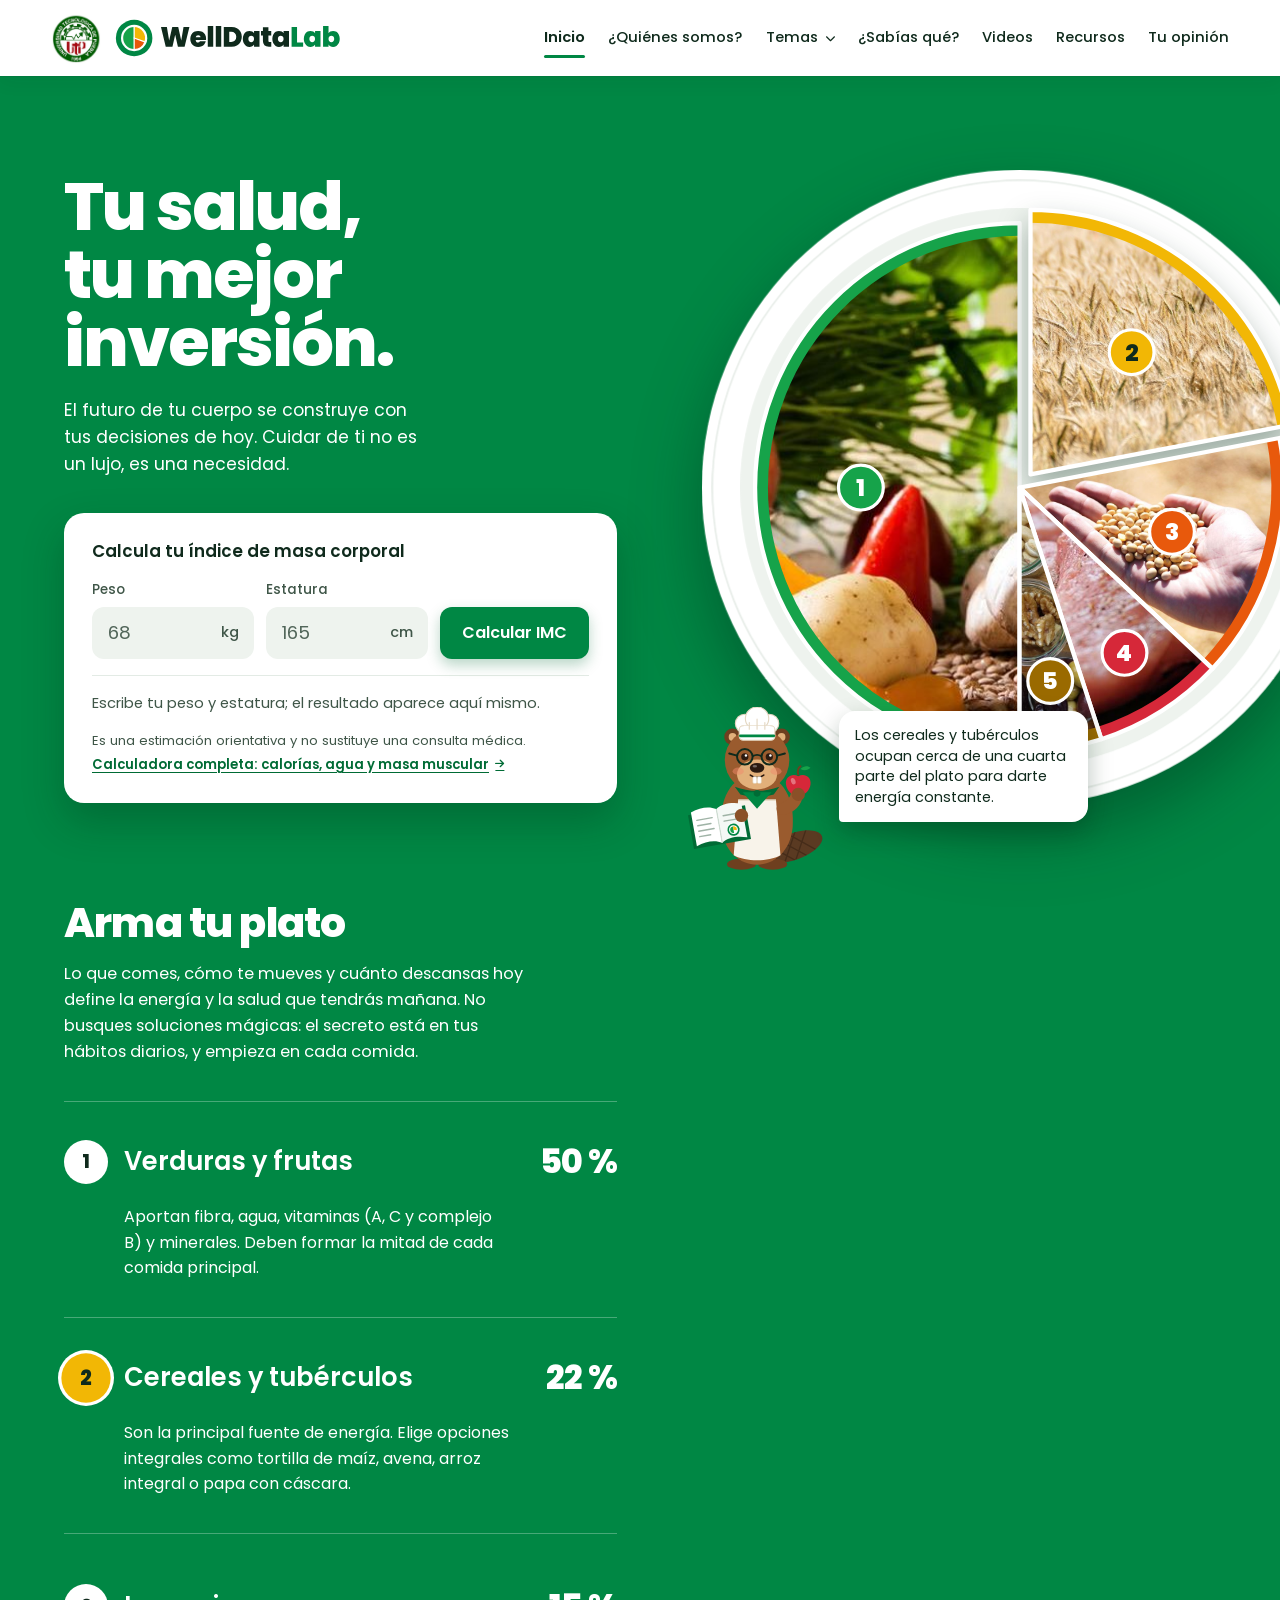
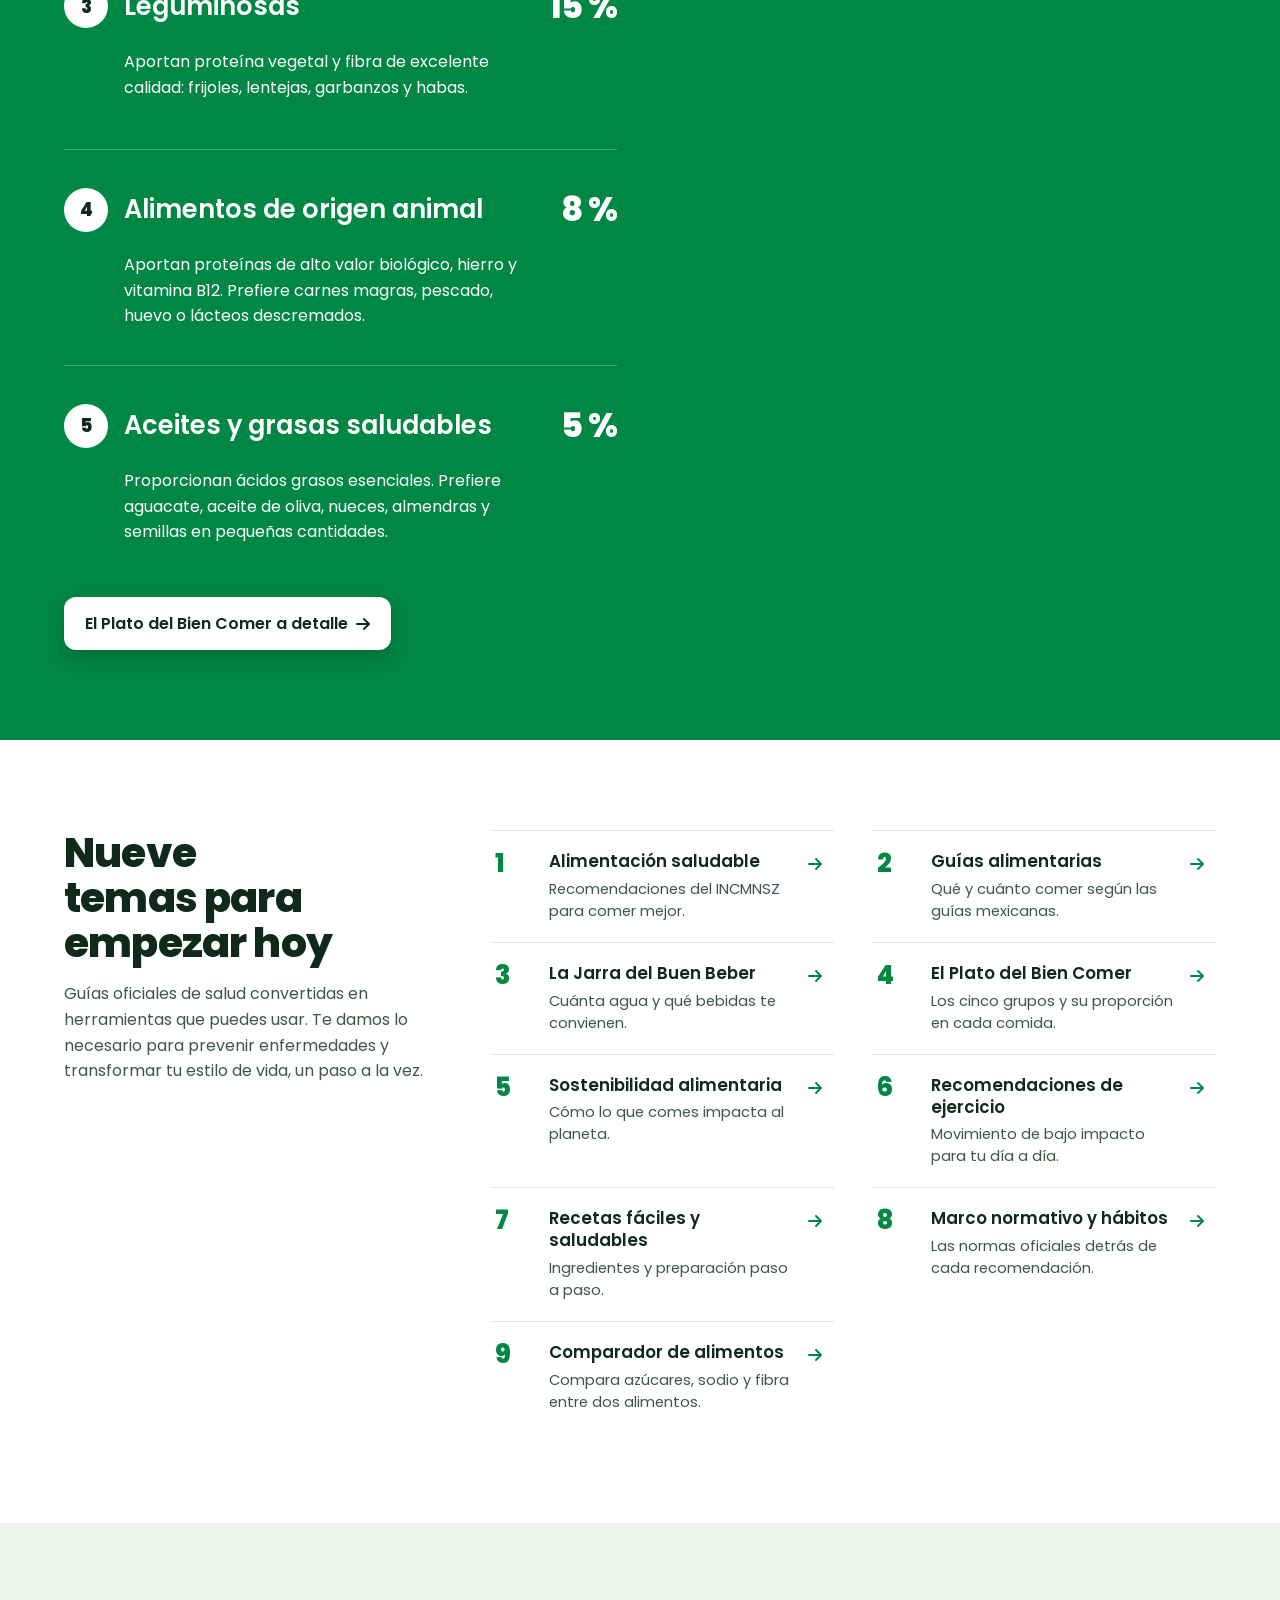
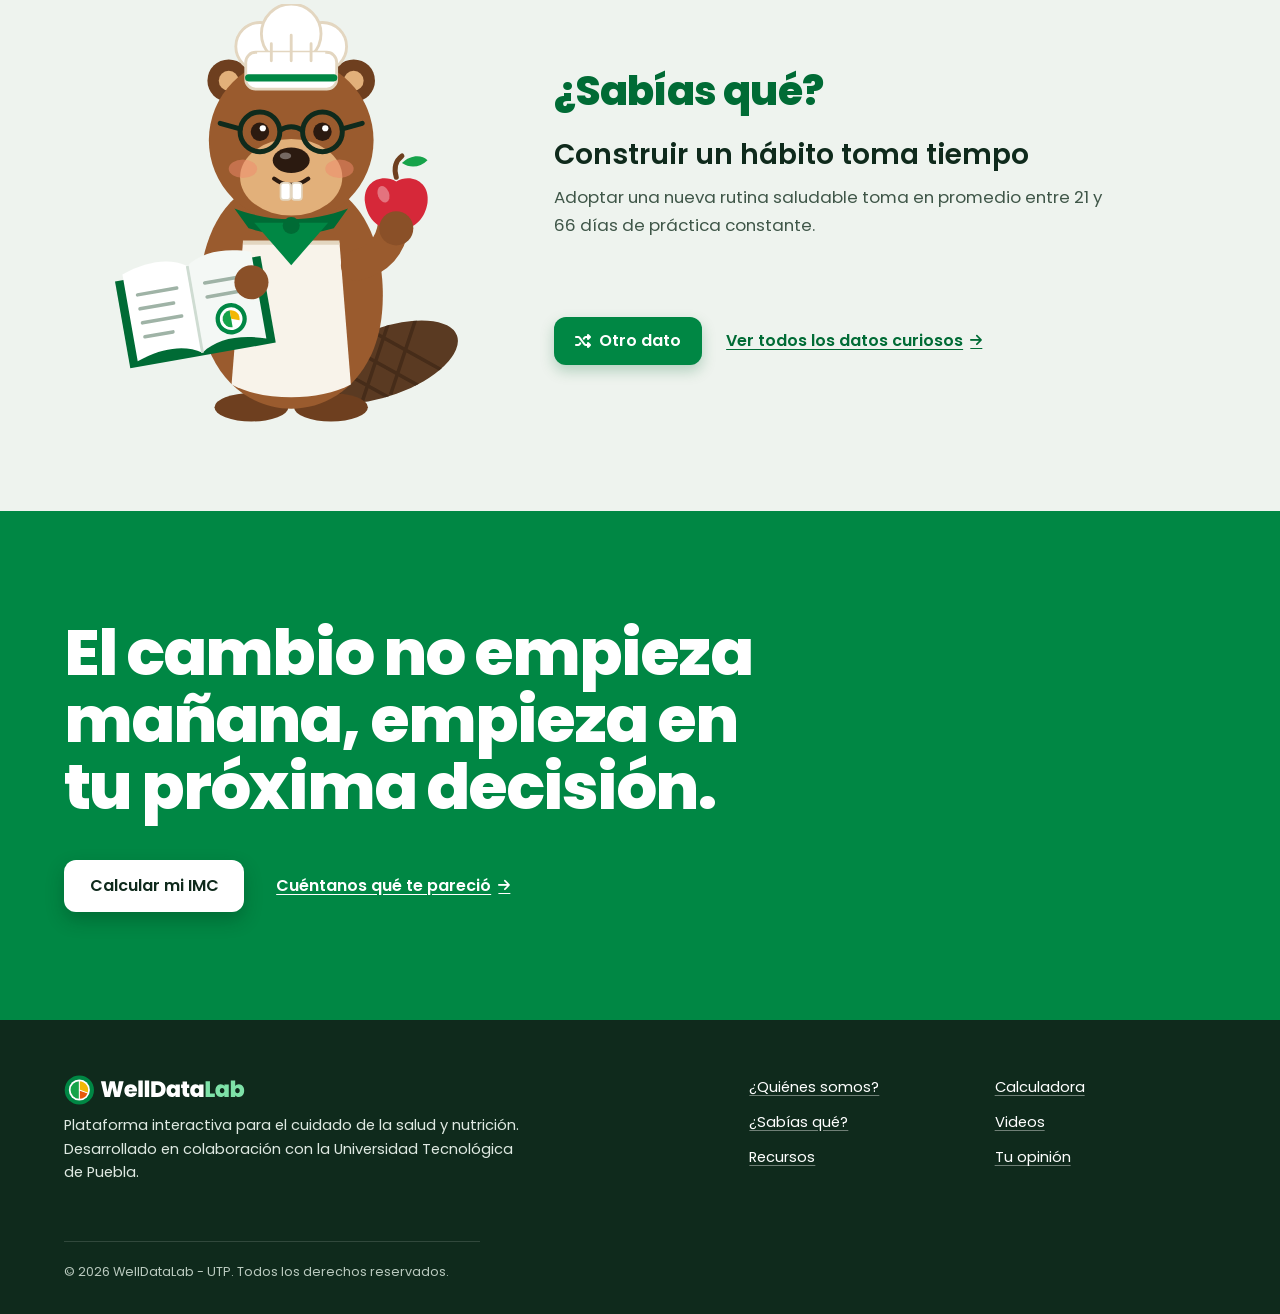
==== commit 3d0bac1b: "feat(ui): rediseñar el inicio con el Plato del Bien Comer interactivo - Primera pantalla sobre el ma" ====
--- a/index.html
+++ b/index.html
@@ -4,117 +4,265 @@
   <meta charset="UTF-8">
   <meta name="viewport" content="width=device-width, initial-scale=1.0">
   <title>WellDataLab - UTP</title>
-
-  <!-- FAVICON IMPLEMENTADO -->
-  <link rel="icon" type="image/png" href="Resources/logo-welldatalab.png">
-
-  <!-- Font Awesome para los íconos del menú -->
+  <meta name="description" content="WellDataLab: calcula tu IMC y aprende a armar tu plato con las guías oficiales de salud. Plataforma gratuita de la Universidad Tecnológica de Puebla.">
+
+  <link rel="icon" type="image/svg+xml" href="Resources/marca/icono-welldatalab.svg">
+  <link rel="icon" type="image/png" href="Resources/marca/icono-welldatalab.png">
+  <link rel="preload" href="Resources/fonts/poppins-latin-800-normal.woff2" as="font" type="font/woff2" crossorigin>
+
+  <!-- Font Awesome para los íconos -->
   <link rel="stylesheet" href="https://cdnjs.cloudflare.com/ajax/libs/font-awesome/6.5.1/css/all.min.css">
-  
-  <!-- Hoja de Estilos Principal -->
+
+  <!-- Estilos generales del sitio y estilos propios del Inicio -->
   <link rel="stylesheet" href="Styles/Style_components.css">
+  <link rel="stylesheet" href="Styles/sitio.css">
+  <link rel="stylesheet" href="Styles/inicio.css">
 </head>
-<body>
+<body class="sitio page-inicio">
+
+  <a class="saltar-contenido" href="#contenido">Saltar al contenido</a>
 
   <!-- ENCABEZADO CON LOGOS Y NAVEGACIÓN -->
   <header class="header-site">
-    <div class="top-header">
-      <div class="logo-left">
-        <img src="Resources/logo-utp.png" alt="Universidad Tecnológica de Puebla">
-      </div>
-      <div class="logo-right">
-        <img src="Resources/logo-welldatalab.png" alt="WellDataLab">
-      </div>
+    <div class="header-bar">
+      <a class="header-logos" href="index.html" aria-label="WellDataLab, ir al inicio">
+        <img src="Resources/logo-utp.png" alt="Universidad Tecnológica de Puebla" width="52" height="52">
+        <img src="Resources/marca/logo-welldatalab.svg" alt="WellDataLab" class="logo-wdl" width="227" height="40">
+      </a>
+
+      <nav class="navbar" aria-label="Navegación principal">
+        <div class="nav-container">
+          <button class="nav-toggle" id="nav-toggle" aria-label="Abrir menú" aria-controls="nav-menu">
+            <i class="fa-solid fa-bars" aria-hidden="true"></i>
+          </button>
+
+          <ul class="nav-menu" id="nav-menu">
+            <li class="nav-item"><a href="index.html" class="nav-link active" aria-current="page">Inicio</a></li>
+            <li class="nav-item"><a href="Views/quienes_somos.html" class="nav-link">¿Quiénes somos?</a></li>
+
+            <!-- APARTADO DE TEMAS CON MENÚ DESPLEGABLE -->
+            <li class="nav-item dropdown-item">
+              <a href="Views/temas.html" class="nav-link">Temas <i class="fa-solid fa-chevron-down" aria-hidden="true"></i></a>
+              <ul class="dropdown-menu" id="topics-dropdown">
+                <li><a href="Views/temas.html" data-topic="1">Alimentación saludable (INCMNSZ)</a></li>
+                <li><a href="Views/temas.html" data-topic="2">Guías alimentarias</a></li>
+                <li><a href="Views/temas.html" data-topic="3">Hidratación y la Jarra del Buen Beber</a></li>
+                <li><a href="Views/temas.html" data-topic="4">El Plato del Bien Comer</a></li>
+                <li><a href="Views/temas.html" data-topic="5">Sostenibilidad alimentaria</a></li>
+                <li><a href="Views/temas.html" data-topic="6">Recomendaciones de ejercicio</a></li>
+                <li><a href="Views/temas.html" data-topic="7">Videos de recetas</a></li>
+                <li><a href="Views/temas.html" data-topic="8">Marco normativo y Hábitos</a></li>
+                <li><a href="Views/temas.html" data-topic="9">Comparador de alimentos</a></li>
+              </ul>
+            </li>
+
+            <li class="nav-item"><a href="Views/sabias_que.html" class="nav-link">¿Sabías qué?</a></li>
+            <li class="nav-item"><a href="Views/videos.html" class="nav-link">Videos</a></li>
+            <li class="nav-item"><a href="Views/recursos.html" class="nav-link">Recursos</a></li>
+            <li class="nav-item"><a href="Views/tu_opinion.html" class="nav-link">Tu opinión</a></li>
+          </ul>
+        </div>
+      </nav>
     </div>
-
-    <!-- Barra de navegación principal -->
-    <nav class="navbar" aria-label="Navegación principal">
-      <div class="nav-container">
-        <button class="nav-toggle" id="nav-toggle" aria-label="Abrir menú">
-          <i class="fa-solid fa-bars"></i>
-        </button>
-
-        <ul class="nav-menu" id="nav-menu">
-          <li class="nav-item"><a href="index.html" class="nav-link active">Inicio</a></li>
-          <li class="nav-item"><a href="Views/quienes_somos.html" class="nav-link">¿Quiénes somos?</a></li>
-          
-          <!-- APARTADO DE TEMAS CON MENÚ DESPLEGABLE -->
-          <li class="nav-item dropdown-item">
-            <a href="Views/temas.html" class="nav-link">Temas <i class="fa-solid fa-chevron-down"></i></a>
-            <ul class="dropdown-menu" id="topics-dropdown">
-              <li><a href="Views/temas.html" data-topic="1">Alimentación saludable (INCMNSZ)</a></li>
-              <li><a href="Views/temas.html" data-topic="2">Guías alimentarias</a></li>
-              <li><a href="Views/temas.html" data-topic="3">Hidratación y la Jarra del Buen Beber</a></li>
-              <li><a href="Views/temas.html" data-topic="4">El Plato del Buen Comer</a></li>
-              <li><a href="Views/temas.html" data-topic="5">Sostenibilidad alimentaria</a></li>
-              <li><a href="Views/temas.html" data-topic="6">Recomendaciones de ejercicio</a></li>
-              <li><a href="Views/temas.html" data-topic="7">Videos de recetas</a></li>
-              <li><a href="Views/temas.html" data-topic="8">Marco normativo y Hábitos</a></li>
-            </ul>
-          </li>
-
-          <li class="nav-item"><a href="Views/sabias_que.html" class="nav-link">¿Sabías qué?</a></li>
-          <li class="nav-item"><a href="#" class="nav-link">Videos</a></li>
-          <li class="nav-item"><a href="#" class="nav-link">Recursos</a></li>
-          <li class="nav-item"><a href="Views/tu_opinion.html" class="nav-link">Tu opinión</a></li>
-        </ul>
-      </div>
-    </nav>
   </header>
 
-  <!-- CONTENIDO PRINCIPAL -->
-  <main class="main-content">
-
-    <!-- BANNER VISUAL SUPERIOR -->
-    <div class="hero-banner">
-      <img src="Resources/home/banner-comida.jpg" alt="Alimentos saludables" class="banner-img">
-    </div>
-
-    <!-- CONTENEDOR INTERACTIVO DE LA SECCIÓN PRINCIPAL -->
-    <div class="home-container">
-      
-      <!-- ILUSTRACIÓN IZQUIERDA: CASTOR -->
-      <aside class="left-aside">
-        <img src="Resources/home/castor.png" alt="El Castor Nutritivo" class="castor-img">
-      </aside>
-
-      <!-- TEXTO CENTRAL MOTIVACIONAL -->
-      <section class="content-body">
-        <h1>TU SALUD, TU MEJOR INVERSIÓN</h1>
-        <p class="subtitle">El futuro de tu cuerpo se construye con tus decisiones de hoy.<br>Cuidar de ti no es un lujo, es una necesidad.</p>
-
-        <p>Lo que comes, cómo te mueves y cuánto descansas hoy, define la energía y la salud que tendrás mañana. No busques soluciones mágicas; el secreto está en el poder de tus hábitos diarios.</p>
-
-        <p>Te damos las herramientas para prevenir enfermedades y transformar tu estilo de vida, un paso a paso a la vez.</p>
-
-        <p class="highlight-text">El cambio no empieza mañana, empieza en tu próxima decisión. 🍎</p>
-      </section>
-
-      <!-- ELEMENTOS DERECHA: NOTA IMC Y CORAZÓN -->
-      <aside class="right-aside">
-        <a href="Views/calculadora.html" class="postit-btn" title="Ir a la Calculadora de IMC">
-          <div class="pin">📌</div>
-          <p>Calcula tu<br><strong>índice de<br>masa corporal</strong><br>aquí</p>
-          <div class="scale-icon">⚖️</div>
-        </a>
-        
-        <img src="Resources/home/corazon.png" alt="Corazón saludable" class="heart-img">
-      </aside>
-
-    </div>
+  <main id="contenido">
+
+    <!-- EL MANTEL: titular, calculadora rápida y el plato interactivo -->
+    <section class="mesa" aria-labelledby="titulo-inicio">
+
+      <div class="mesa-intro">
+        <h1 id="titulo-inicio">Tu salud, tu mejor inversión.</h1>
+        <p class="mesa-lead">El futuro de tu cuerpo se construye con tus decisiones de hoy. Cuidar de ti no es un lujo, es una necesidad.</p>
+
+        <!-- FICHA RÁPIDA DE IMC -->
+        <form class="ficha-imc" id="ficha-imc" novalidate aria-labelledby="ficha-titulo">
+          <h2 id="ficha-titulo">Calcula tu índice de masa corporal</h2>
+
+          <div class="ficha-campos">
+            <div class="campo">
+              <label for="imc-peso">Peso</label>
+              <div class="campo-control">
+                <input id="imc-peso" name="peso" type="number" inputmode="decimal" min="20" max="300" step="0.1" placeholder="68" aria-describedby="imc-error" required>
+                <span class="campo-unidad" aria-hidden="true">kg</span>
+              </div>
+            </div>
+            <div class="campo">
+              <label for="imc-estatura">Estatura</label>
+              <div class="campo-control">
+                <input id="imc-estatura" name="estatura" type="number" inputmode="numeric" min="100" max="230" step="1" placeholder="165" aria-describedby="imc-error" required>
+                <span class="campo-unidad" aria-hidden="true">cm</span>
+              </div>
+            </div>
+            <button type="submit" class="ficha-boton">Calcular IMC</button>
+          </div>
+
+          <p class="ficha-error" id="imc-error" role="alert"></p>
+
+          <div class="ficha-resultado" id="imc-resultado" aria-live="polite">
+            <p class="ficha-vacio" id="imc-vacio">Escribe tu peso y estatura; el resultado aparece aquí mismo.</p>
+
+            <div class="ficha-lectura" id="imc-lectura" hidden>
+              <p class="ficha-numero"><span id="imc-valor">0.0</span> <span class="ficha-categoria" id="imc-categoria"></span></p>
+              <div class="ficha-escala" aria-hidden="true">
+                <span class="escala-tramo tramo-bajo"></span>
+                <span class="escala-tramo tramo-normal"></span>
+                <span class="escala-tramo tramo-sobre"></span>
+                <span class="escala-tramo tramo-obes"></span>
+                <i class="fa-solid fa-caret-down escala-marca" id="imc-marca"></i>
+              </div>
+              <div class="ficha-rangos" aria-hidden="true">
+                <span>18.5</span><span>25</span><span>30</span>
+              </div>
+            </div>
+          </div>
+
+          <p class="ficha-nota">Es una estimación orientativa y no sustituye una consulta médica.
+            <a href="Views/calculadora.html">Calculadora completa: calorías, agua y masa muscular <i class="fa-solid fa-arrow-right" aria-hidden="true"></i></a>
+          </p>
+        </form>
+      </div>
+
+      <!-- EL PLATO (se dibuja con Js/inicio.js a partir de la lista de grupos) -->
+      <div class="mesa-plato">
+        <div class="plato-fijo">
+          <figure class="plato" aria-hidden="true">
+            <svg class="plato-svg" id="plato-svg" viewBox="-24 -24 648 648" role="presentation"></svg>
+          </figure>
+          <div class="castor-guia">
+            <img src="Resources/marca/castor-sabio.svg" alt="" class="castor-guia-img" width="300" height="300">
+            <p class="castor-globo" id="castor-globo" aria-live="polite">Elige un grupo del plato y te digo cuánto espacio debe ocupar.</p>
+          </div>
+        </div>
+      </div>
+
+      <!-- LOS CINCO GRUPOS: la leyenda numerada también es el índice del plato -->
+      <div class="mesa-grupos">
+        <h2>Arma tu plato</h2>
+        <p class="mesa-grupos-lead">Lo que comes, cómo te mueves y cuánto descansas hoy define la energía y la salud que tendrás mañana. No busques soluciones mágicas: el secreto está en tus hábitos diarios, y empieza en cada comida.</p>
+
+        <ol class="grupos" id="grupos">
+          <li class="grupo" data-grupo="1" data-pct="50" data-color="#16a34a" data-foto="Resources/home/plato/verduras.jpg"
+              data-castor="Llena la mitad de tu plato con verduras y frutas: te dan las vitaminas y el agua que tu cuerpo necesita cada día.">
+            <button type="button" class="grupo-boton" aria-pressed="false">
+              <span class="grupo-num">1</span>
+              <span class="grupo-nombre">Verduras y frutas</span>
+              <span class="grupo-pct">50 %</span>
+            </button>
+            <p>Aportan fibra, agua, vitaminas (A, C y complejo B) y minerales. Deben formar la mitad de cada comida principal.</p>
+          </li>
+          <li class="grupo" data-grupo="2" data-pct="22" data-color="#f2b705" data-tinta="#0f2a1c" data-foto="Resources/home/plato/cereales.jpg"
+              data-castor="Los cereales y tubérculos ocupan cerca de una cuarta parte del plato para darte energía constante.">
+            <button type="button" class="grupo-boton" aria-pressed="false">
+              <span class="grupo-num">2</span>
+              <span class="grupo-nombre">Cereales y tubérculos</span>
+              <span class="grupo-pct">22 %</span>
+            </button>
+            <p>Son la principal fuente de energía. Elige opciones integrales como tortilla de maíz, avena, arroz integral o papa con cáscara.</p>
+          </li>
+          <li class="grupo" data-grupo="3" data-pct="15" data-color="#e8590c" data-foto="Resources/home/plato/leguminosas.jpg"
+              data-castor="Combina leguminosas con cereales y obtienes una gran fuente de proteína de origen vegetal.">
+            <button type="button" class="grupo-boton" aria-pressed="false">
+              <span class="grupo-num">3</span>
+              <span class="grupo-nombre">Leguminosas</span>
+              <span class="grupo-pct">15 %</span>
+            </button>
+            <p>Aportan proteína vegetal y fibra de excelente calidad: frijoles, lentejas, garbanzos y habas.</p>
+          </li>
+          <li class="grupo" data-grupo="4" data-pct="8" data-color="#d62839" data-foto="Resources/home/plato/origen-animal.jpg"
+              data-castor="Una porción modesta basta para cubrir tu proteína animal y tu hierro.">
+            <button type="button" class="grupo-boton" aria-pressed="false">
+              <span class="grupo-num">4</span>
+              <span class="grupo-nombre">Alimentos de origen animal</span>
+              <span class="grupo-pct">8 %</span>
+            </button>
+            <p>Aportan proteínas de alto valor biológico, hierro y vitamina B12. Prefiere carnes magras, pescado, huevo o lácteos descremados.</p>
+          </li>
+          <li class="grupo" data-grupo="5" data-pct="5" data-color="#9a6a00" data-foto="Resources/home/plato/grasas.jpg"
+              data-castor="Usa grasas saludables con moderación para cuidar tu corazón.">
+            <button type="button" class="grupo-boton" aria-pressed="false">
+              <span class="grupo-num">5</span>
+              <span class="grupo-nombre">Aceites y grasas saludables</span>
+              <span class="grupo-pct">5 %</span>
+            </button>
+            <p>Proporcionan ácidos grasos esenciales. Prefiere aguacate, aceite de oliva, nueces, almendras y semillas en pequeñas cantidades.</p>
+          </li>
+        </ol>
+
+        <a class="mesa-mas" href="Views/temas.html" data-topic="4">El Plato del Bien Comer a detalle <i class="fa-solid fa-arrow-right" aria-hidden="true"></i></a>
+      </div>
+    </section>
+
+    <!-- ÍNDICE DE TEMAS -->
+    <section class="temas-indice" aria-labelledby="titulo-temas">
+      <div class="temas-cabeza">
+        <h2 id="titulo-temas">Nueve temas para empezar hoy</h2>
+        <p>Guías oficiales de salud convertidas en herramientas que puedes usar. Te damos lo necesario para prevenir enfermedades y transformar tu estilo de vida, un paso a la vez.</p>
+      </div>
+
+      <ol class="temas-lista">
+        <li><a href="Views/temas.html" data-topic="1"><span class="tema-num">1</span><span class="tema-texto"><strong>Alimentación saludable</strong><span>Recomendaciones del INCMNSZ para comer mejor.</span></span><i class="fa-solid fa-arrow-right" aria-hidden="true"></i></a></li>
+        <li><a href="Views/temas.html" data-topic="2"><span class="tema-num">2</span><span class="tema-texto"><strong>Guías alimentarias</strong><span>Qué y cuánto comer según las guías mexicanas.</span></span><i class="fa-solid fa-arrow-right" aria-hidden="true"></i></a></li>
+        <li><a href="Views/temas.html" data-topic="3"><span class="tema-num">3</span><span class="tema-texto"><strong>La Jarra del Buen Beber</strong><span>Cuánta agua y qué bebidas te convienen.</span></span><i class="fa-solid fa-arrow-right" aria-hidden="true"></i></a></li>
+        <li><a href="Views/temas.html" data-topic="4"><span class="tema-num">4</span><span class="tema-texto"><strong>El Plato del Bien Comer</strong><span>Los cinco grupos y su proporción en cada comida.</span></span><i class="fa-solid fa-arrow-right" aria-hidden="true"></i></a></li>
+        <li><a href="Views/temas.html" data-topic="5"><span class="tema-num">5</span><span class="tema-texto"><strong>Sostenibilidad alimentaria</strong><span>Cómo lo que comes impacta al planeta.</span></span><i class="fa-solid fa-arrow-right" aria-hidden="true"></i></a></li>
+        <li><a href="Views/temas.html" data-topic="6"><span class="tema-num">6</span><span class="tema-texto"><strong>Recomendaciones de ejercicio</strong><span>Movimiento de bajo impacto para tu día a día.</span></span><i class="fa-solid fa-arrow-right" aria-hidden="true"></i></a></li>
+        <li><a href="Views/temas.html" data-topic="7"><span class="tema-num">7</span><span class="tema-texto"><strong>Recetas fáciles y saludables</strong><span>Ingredientes y preparación paso a paso.</span></span><i class="fa-solid fa-arrow-right" aria-hidden="true"></i></a></li>
+        <li><a href="Views/temas.html" data-topic="8"><span class="tema-num">8</span><span class="tema-texto"><strong>Marco normativo y hábitos</strong><span>Las normas oficiales detrás de cada recomendación.</span></span><i class="fa-solid fa-arrow-right" aria-hidden="true"></i></a></li>
+        <li><a href="Views/temas.html" data-topic="9"><span class="tema-num">9</span><span class="tema-texto"><strong>Comparador de alimentos</strong><span>Compara azúcares, sodio y fibra entre dos alimentos.</span></span><i class="fa-solid fa-arrow-right" aria-hidden="true"></i></a></li>
+      </ol>
+    </section>
+
+    <!-- ¿SABÍAS QUÉ? -->
+    <section class="dato" aria-labelledby="titulo-dato">
+      <img src="Resources/marca/castor-sabio.svg" alt="El castor de WellDataLab con un libro de datos curiosos" class="dato-castor" width="300" height="300" loading="lazy">
+      <div class="dato-texto">
+        <h2 id="titulo-dato">¿Sabías qué?</h2>
+        <div class="dato-tarjeta" aria-live="polite">
+          <p class="dato-titulo" id="dato-titulo">Construir un hábito toma tiempo</p>
+          <p class="dato-desc" id="dato-desc">Adoptar una nueva rutina saludable toma en promedio entre 21 y 66 días de práctica constante.</p>
+        </div>
+        <div class="dato-acciones">
+          <button type="button" class="boton-tinta" id="dato-otro"><i class="fa-solid fa-shuffle" aria-hidden="true"></i> Otro dato</button>
+          <a href="Views/sabias_que.html" class="enlace-flecha">Ver todos los datos curiosos <i class="fa-solid fa-arrow-right" aria-hidden="true"></i></a>
+        </div>
+      </div>
+    </section>
+
+    <!-- CIERRE -->
+    <section class="cierre" aria-labelledby="titulo-cierre">
+      <h2 id="titulo-cierre">El cambio no empieza mañana, empieza en tu próxima decisión.</h2>
+      <div class="cierre-acciones">
+        <a href="#ficha-imc" class="boton-blanco">Calcular mi IMC</a>
+        <a href="Views/tu_opinion.html" class="enlace-claro">Cuéntanos qué te pareció <i class="fa-solid fa-arrow-right" aria-hidden="true"></i></a>
+      </div>
+    </section>
 
   </main>
 
   <!-- PIE DE PÁGINA -->
   <footer class="footer-site">
     <div class="footer-container">
-      <h3 class="footer-title">WellDataLab</h3>
-      <p>Plataforma interactiva para el cuidado de la salud y nutrición. Desarrollado en colaboración con la Universidad Tecnológica de Puebla.</p>
+      <div class="footer-marca">
+        <p class="footer-title"><img src="Resources/marca/logo-welldatalab-claro.svg" alt="WellDataLab" width="182" height="32"></p>
+        <p>Plataforma interactiva para el cuidado de la salud y nutrición. Desarrollado en colaboración con la Universidad Tecnológica de Puebla.</p>
+      </div>
+      <ul class="footer-enlaces" aria-label="Secciones">
+        <li><a href="Views/quienes_somos.html">¿Quiénes somos?</a></li>
+        <li><a href="Views/calculadora.html">Calculadora</a></li>
+        <li><a href="Views/sabias_que.html">¿Sabías qué?</a></li>
+        <li><a href="Views/videos.html">Videos</a></li>
+        <li><a href="Views/recursos.html">Recursos</a></li>
+        <li><a href="Views/tu_opinion.html">Tu opinión</a></li>
+      </ul>
       <p class="copyright">© 2026 WellDataLab - UTP. Todos los derechos reservados.</p>
     </div>
   </footer>
 
   <!-- ARCHIVOS JAVASCRIPT -->
   <script src="Js/main.js"></script>
+  <script src="Js/movimiento.js"></script>
+  <script src="Js/sabias_que.js"></script>
+  <script src="Js/inicio.js"></script>
 </body>
-</html>+</html>
--- a/Styles/Style_components.css
+++ b/Styles/Style_components.css
@@ -790,6 +790,21 @@
 .cyan-badge { background-color: #cff4fc; color: #0891b2; }
 .red-badge { background-color: #ffe4e6; color: #e11d48; }
 .light-green-badge { background-color: #d1fae5; color: #059669; }
+
+/* BADGES DE SEMÁFORO NUTRICIONAL (Comparador de Alimentos) */
+.food-badge-verde,
+.food-badge-naranja,
+.food-badge-rojo {
+  display: inline-block;
+  padding: 2px 10px;
+  border-radius: 12px;
+  font-size: 0.78rem;
+  font-weight: 600;
+  margin-left: 6px;
+}
+.food-badge-verde { background-color: #dcfce7; color: #16a34a; }
+.food-badge-naranja { background-color: #fef3c7; color: #d97706; }
+.food-badge-rojo { background-color: #fee2e2; color: #dc2626; }
 
 /* ==========================================
    10. PIE DE PÁGINA (FOOTER)
--- a/Styles/sitio.css
+++ b/Styles/sitio.css
@@ -0,0 +1,949 @@
+/* ==========================================
+   WELLDATALAB — Sistema compartido del sitio
+   Tipografía, colores, encabezado, menú, pie, componentes y movimiento.
+   Lo usan todas las páginas (body.sitio). Ver DESIGN.md.
+   ========================================== */
+
+@font-face {
+  font-family: 'Poppins';
+  font-style: normal;
+  font-weight: 400;
+  font-display: swap;
+  src: url('../Resources/fonts/poppins-latin-400-normal.woff2') format('woff2');
+}
+@font-face {
+  font-family: 'Poppins';
+  font-style: normal;
+  font-weight: 500;
+  font-display: swap;
+  src: url('../Resources/fonts/poppins-latin-500-normal.woff2') format('woff2');
+}
+@font-face {
+  font-family: 'Poppins';
+  font-style: normal;
+  font-weight: 600;
+  font-display: swap;
+  src: url('../Resources/fonts/poppins-latin-600-normal.woff2') format('woff2');
+}
+@font-face {
+  font-family: 'Poppins';
+  font-style: normal;
+  font-weight: 800;
+  font-display: swap;
+  src: url('../Resources/fonts/poppins-latin-800-normal.woff2') format('woff2');
+}
+
+.sitio {
+  /* Mantel y tintas del plato */
+  --mantel: #008744;
+  --mantel-hondo: #006b35;
+  --tinta: #0f2a1c;
+  --tinta-suave: #3f5648;
+  --plato: #ffffff;
+  --pozo: #eef3ee;
+  --amarillo: #f2b705;
+  --rojo: #d62839;
+
+  --header-alto: 76px;
+  --ease-salida: cubic-bezier(0.16, 1, 0.3, 1);
+  --sombra-plato: 0 28px 48px rgba(0, 38, 19, 0.38);
+  --sombra-ficha: 0 18px 40px rgba(0, 38, 19, 0.28);
+
+  font-family: 'Poppins', 'Segoe UI', system-ui, sans-serif;
+  color: var(--tinta);
+  font-variant-numeric: tabular-nums;
+  caret-color: var(--mantel);
+  scrollbar-color: var(--mantel) var(--pozo);
+}
+
+html:has(.sitio) {
+  scroll-behavior: smooth;
+  scroll-padding-top: calc(var(--header-alto, 76px) + 16px);
+}
+
+.sitio ::selection {
+  background: var(--amarillo);
+  color: var(--tinta);
+}
+
+.sitio a {
+  text-underline-offset: 0.2em;
+}
+
+.sitio :focus-visible {
+  outline: 3px solid var(--tinta);
+  outline-offset: 3px;
+  border-radius: 4px;
+}
+
+.sitio h1,
+.sitio h2 {
+  text-wrap: balance;
+}
+
+.sitio p {
+  text-wrap: pretty;
+}
+
+.saltar-contenido {
+  position: absolute;
+  left: 16px;
+  top: -60px;
+  z-index: 2000;
+  padding: 0.6rem 1rem;
+  background: var(--tinta);
+  color: #fff;
+  border-radius: 8px;
+  font-weight: 600;
+  text-decoration: none;
+}
+.saltar-contenido:focus {
+  top: 12px;
+}
+
+/* ==========================================
+   ENCABEZADO
+   ========================================== */
+.sitio .header-site {
+  position: sticky;
+  top: 0;
+  z-index: 1000;
+  background: var(--plato);
+  box-shadow: 0 1px 0 rgba(15, 42, 28, 0.08), 0 6px 18px rgba(15, 42, 28, 0.06);
+}
+
+.sitio .header-bar {
+  position: relative;
+  display: flex;
+  align-items: center;
+  justify-content: space-between;
+  gap: 1.5rem;
+  min-height: var(--header-alto);
+  padding: 0.6rem clamp(16px, 4vw, 3.5rem);
+}
+
+.sitio .header-logos {
+  display: flex;
+  align-items: center;
+  gap: 0.75rem;
+  border-radius: 8px;
+}
+.sitio .header-logos img {
+  height: 52px;
+  width: auto;
+}
+.sitio .header-logos .logo-wdl {
+  height: 40px;
+}
+.sitio .footer-title img {
+  display: block;
+  height: 32px;
+  width: auto;
+}
+
+.sitio .navbar {
+  position: static;
+  width: auto;
+  background: transparent;
+}
+
+.sitio .nav-container {
+  padding: 0;
+}
+
+.sitio .nav-menu {
+  gap: clamp(1rem, 1.8vw, 2rem);
+}
+
+.sitio .nav-link {
+  position: relative;
+  display: inline-block;
+  padding: 0.5rem 0;
+  color: var(--tinta);
+  font-weight: 500;
+  font-size: 0.92rem;
+  opacity: 1;
+  transition: color 0.2s ease;
+}
+.sitio .nav-link::after {
+  content: "";
+  position: absolute;
+  left: 0;
+  right: 0;
+  bottom: 0;
+  height: 3px;
+  border-radius: 3px;
+  background: var(--mantel);
+  transform: scaleX(0);
+  transform-origin: left;
+  transition: transform 0.35s var(--ease-salida);
+}
+.sitio .nav-link:hover {
+  color: var(--mantel);
+  opacity: 1;
+}
+.sitio .nav-link:hover::after,
+.sitio .nav-link.active::after {
+  transform: scaleX(1);
+}
+.sitio .nav-link.active {
+  font-weight: 600;
+  opacity: 1;
+}
+.sitio .nav-link .fa-chevron-down {
+  font-size: 0.7em;
+  margin-left: 0.2rem;
+}
+
+.sitio .dropdown-item:focus-within .dropdown-menu {
+  display: block;
+}
+
+.sitio .dropdown-menu {
+  top: calc(100% + 6px);
+  left: -1rem;
+  min-width: 300px;
+  padding: 0.5rem;
+  background: var(--plato);
+  border-radius: 16px;
+  box-shadow: 0 18px 40px rgba(15, 42, 28, 0.18), 0 2px 6px rgba(15, 42, 28, 0.08);
+}
+.sitio .dropdown-menu::before {
+  /* Puente invisible para que el menú no se cierre al bajar el cursor */
+  content: "";
+  position: absolute;
+  left: 0;
+  right: 0;
+  top: -10px;
+  height: 10px;
+}
+.sitio .dropdown-menu li a {
+  color: var(--tinta);
+  border-radius: 8px;
+  padding: 0.6rem 0.8rem;
+  font-size: 0.9rem;
+}
+.sitio .dropdown-menu li a:hover,
+.sitio .dropdown-menu li a:focus-visible {
+  background: var(--pozo);
+  color: var(--mantel-hondo);
+}
+
+.sitio .nav-toggle {
+  color: var(--tinta);
+  width: 44px;
+  height: 44px;
+  border-radius: 12px;
+}
+
+.boton-tinta {
+  display: inline-flex;
+  align-items: center;
+  gap: 0.55rem;
+  min-height: 48px;
+  padding: 0 1.3rem;
+  font: inherit;
+  font-weight: 600;
+  color: #fff;
+  background: var(--mantel);
+  border: none;
+  border-radius: 12px;
+  cursor: pointer;
+  box-shadow: 0 6px 14px rgba(0, 107, 53, 0.25);
+  transition: background-color 0.2s ease, transform 0.25s var(--ease-salida);
+}
+.boton-tinta:hover {
+  background: var(--mantel-hondo);
+  transform: translateY(-1px);
+}
+.boton-tinta:active {
+  transform: translateY(1px);
+}
+
+.enlace-flecha {
+  display: inline-flex;
+  align-items: center;
+  gap: 0.45rem;
+  font-weight: 600;
+  color: var(--mantel-hondo);
+}
+.enlace-flecha i {
+  font-size: 0.85em;
+  transition: transform 0.25s var(--ease-salida);
+}
+.enlace-flecha:hover i {
+  transform: translateX(3px);
+}
+
+.boton-blanco {
+  display: inline-flex;
+  align-items: center;
+  min-height: 52px;
+  padding: 0 1.6rem;
+  font-weight: 600;
+  color: var(--tinta);
+  background: #fff;
+  border-radius: 12px;
+  text-decoration: none;
+  box-shadow: 0 8px 18px rgba(0, 38, 19, 0.28);
+  transition: transform 0.25s var(--ease-salida), box-shadow 0.25s ease;
+}
+.boton-blanco:hover {
+  transform: translateY(-2px);
+  box-shadow: 0 12px 24px rgba(0, 38, 19, 0.32);
+}
+
+.enlace-claro {
+  display: inline-flex;
+  align-items: center;
+  gap: 0.45rem;
+  font-weight: 600;
+  color: #fff;
+}
+.enlace-claro i {
+  font-size: 0.85em;
+  transition: transform 0.25s var(--ease-salida);
+}
+.enlace-claro:hover i {
+  transform: translateX(3px);
+}
+
+/* ==========================================
+   PIE DE PÁGINA
+   ========================================== */
+.sitio .footer-site {
+  margin-top: 0;
+  padding: clamp(2.5rem, 6vh, 3.5rem) clamp(16px, 5vw, 5rem) 1.5rem;
+  text-align: left;
+  background: var(--tinta);
+  color: #dfe9e2;
+}
+.sitio .footer-site :focus-visible {
+  outline-color: var(--amarillo);
+}
+
+.sitio .footer-container {
+  display: grid;
+  grid-template-columns: minmax(0, 1.4fr) minmax(0, 1fr);
+  gap: 2rem;
+}
+
+.sitio .footer-title {
+  margin-bottom: 0.5rem;
+  font-size: 1.3rem;
+  font-weight: 800;
+  color: #fff;
+}
+
+.sitio .footer-site p {
+  max-width: 52ch;
+  color: #dfe9e2;
+  font-size: 0.92rem;
+  line-height: 1.6;
+}
+
+.sitio .footer-enlaces {
+  list-style: none;
+  display: grid;
+  grid-template-columns: repeat(2, minmax(0, 1fr));
+  gap: 0.6rem 1.5rem;
+  align-content: start;
+}
+.sitio .footer-enlaces a {
+  color: #fff;
+  font-size: 0.92rem;
+  text-decoration-color: rgba(255, 255, 255, 0.4);
+}
+.sitio .footer-enlaces a:hover {
+  text-decoration-color: var(--amarillo);
+}
+
+.sitio .copyright {
+  grid-column: 1 / -1;
+  margin-top: 1rem;
+  padding-top: 1.25rem;
+  border-top: 1px solid rgba(255, 255, 255, 0.14);
+  color: #b9c9be !important;
+  font-size: 0.8rem !important;
+}
+
+/* ==========================================
+   RESPONSIVO (encabezado y pie)
+   ========================================== */
+@media (max-width: 900px) {
+  .sitio {
+    --header-alto: 64px;
+  }
+
+  .sitio .header-logos img {
+    height: 42px;
+  }
+  .sitio .header-logos .logo-wdl {
+    height: 30px;
+  }
+
+  .sitio .nav-toggle {
+    display: grid;
+    place-items: center;
+  }
+
+  .sitio .nav-menu {
+    top: 100%;
+    align-items: stretch;
+    gap: 0;
+    padding: 0.5rem clamp(16px, 4vw, 3.5rem) 1rem;
+    background: var(--plato);
+    box-shadow: 0 16px 24px rgba(15, 42, 28, 0.14);
+    max-height: calc(100svh - var(--header-alto));
+    overflow-y: auto;
+  }
+  .sitio .nav-item {
+    text-align: left;
+    border-bottom: 1px solid #e3ebe5;
+  }
+  .sitio .nav-link {
+    display: block;
+    padding: 0.9rem 0;
+    font-size: 1rem;
+  }
+  .sitio .nav-link::after {
+    display: none;
+  }
+  .sitio .nav-link.active {
+    color: var(--mantel);
+  }
+  .sitio .dropdown-menu {
+    display: block;
+    position: static;
+    min-width: 0;
+    padding: 0 0 0.75rem;
+    background: transparent;
+    box-shadow: none;
+  }
+  .sitio .dropdown-menu::before {
+    display: none;
+  }
+  .sitio .dropdown-menu li a {
+    padding: 0.5rem 0.75rem;
+    font-size: 0.92rem;
+    color: var(--tinta-suave);
+  }
+
+  .sitio .footer-container {
+    grid-template-columns: minmax(0, 1fr);
+  }
+}
+
+@media (prefers-reduced-motion: reduce) {
+  html:has(.sitio) {
+    scroll-behavior: auto;
+  }
+  .sitio *,
+  .sitio *::before,
+  .sitio *::after {
+    animation-duration: 0.01ms !important;
+    transition-duration: 0.01ms !important;
+  }
+}
+
+/* Contenido principal: ocupa el alto restante para que el pie quede abajo */
+.sitio main {
+  flex: 1 0 auto;
+}
+
+/* ==========================================
+   COMPONENTES DE PÁGINA (todas las vistas)
+   ========================================== */
+
+/* Portada: banda de mantel con el título de cada página */
+.portada {
+  --focus: var(--amarillo);
+  position: relative;
+  display: grid;
+  grid-template-columns: minmax(0, 1.1fr) minmax(0, 0.9fr);
+  align-items: end;
+  gap: clamp(1.5rem, 4vw, 4rem);
+  padding: clamp(3rem, 9vh, 5.5rem) clamp(16px, 5vw, 5rem) clamp(2.5rem, 7vh, 4.5rem);
+  background: var(--mantel);
+  color: #fff;
+  overflow: clip;
+}
+.portada :focus-visible {
+  outline-color: var(--amarillo);
+}
+.portada-sola {
+  grid-template-columns: minmax(0, 1fr);
+}
+
+.portada h1 {
+  max-width: 16ch;
+  font-size: clamp(2.4rem, 4.8vw, 4.4rem);
+  font-weight: 800;
+  line-height: 1.04;
+  letter-spacing: -0.03em;
+  color: #fff;
+}
+
+.portada-lead {
+  max-width: 52ch;
+  margin-top: 1.1rem;
+  font-size: clamp(1.02rem, 1.3vw, 1.18rem);
+  line-height: 1.6;
+  color: #fff;
+}
+
+.portada-acciones {
+  display: flex;
+  flex-wrap: wrap;
+  align-items: center;
+  gap: 1rem 1.75rem;
+  margin-top: 1.75rem;
+}
+
+.portada-arte {
+  justify-self: end;
+  align-self: end;
+  width: 100%;
+  max-width: 520px;
+}
+.portada-arte img {
+  display: block;
+  width: 100%;
+  height: auto;
+}
+
+/* Secciones */
+.seccion {
+  padding: clamp(3.5rem, 9vh, 6rem) clamp(16px, 5vw, 5rem);
+  background: var(--plato);
+}
+.seccion-pozo {
+  background: var(--pozo);
+}
+.seccion-mantel {
+  --focus: var(--amarillo);
+  background: var(--mantel);
+  color: #fff;
+}
+.seccion-mantel :focus-visible {
+  outline-color: var(--amarillo);
+}
+
+.seccion-cabeza {
+  max-width: 62ch;
+  margin-bottom: clamp(2rem, 5vh, 3rem);
+}
+
+.titulo-seccion {
+  font-size: clamp(1.9rem, 3.2vw, 2.8rem);
+  font-weight: 800;
+  line-height: 1.1;
+  letter-spacing: -0.02em;
+  color: var(--tinta);
+}
+.seccion-mantel .titulo-seccion {
+  color: #fff;
+}
+
+.lead-seccion {
+  margin-top: 1rem;
+  font-size: 1.02rem;
+  line-height: 1.65;
+  color: var(--tinta-suave);
+}
+.seccion-mantel .lead-seccion {
+  color: #fff;
+}
+
+/* Texto corrido */
+.prosa p + p {
+  margin-top: 1rem;
+}
+.prosa p {
+  max-width: 68ch;
+  font-size: 1.02rem;
+  line-height: 1.7;
+  color: var(--tinta-suave);
+}
+
+/* Botón principal sobre fondo claro */
+.boton-mantel {
+  display: inline-flex;
+  align-items: center;
+  gap: 0.55rem;
+  min-height: 52px;
+  padding: 0 1.5rem;
+  font: inherit;
+  font-weight: 600;
+  color: #fff;
+  background: var(--mantel);
+  border: none;
+  border-radius: 12px;
+  text-decoration: none;
+  cursor: pointer;
+  box-shadow: 0 6px 14px rgba(0, 107, 53, 0.28);
+  transition: background-color 0.2s ease, transform 0.25s var(--ease-salida), box-shadow 0.25s ease;
+}
+.boton-mantel:hover {
+  background: var(--mantel-hondo);
+  transform: translateY(-1px);
+  box-shadow: 0 10px 20px rgba(0, 107, 53, 0.32);
+}
+.boton-mantel:active {
+  transform: translateY(1px);
+}
+.boton-mantel:disabled {
+  cursor: progress;
+  opacity: 0.7;
+  transform: none;
+}
+
+/* Castor con globo de diálogo, reutilizable */
+.castor-dice {
+  display: flex;
+  align-items: flex-end;
+  gap: 0.5rem;
+}
+.castor-dice img {
+  flex: none;
+  width: clamp(150px, 15vw, 220px);
+  height: auto;
+}
+.castor-dice p {
+  position: relative;
+  margin-bottom: 2.5rem;
+  padding: 0.85rem 1rem;
+  font-size: 0.92rem;
+  line-height: 1.5;
+  color: var(--tinta);
+  background: var(--plato);
+  border-radius: 16px 16px 16px 4px;
+  box-shadow: 0 10px 24px rgba(0, 38, 19, 0.2);
+}
+
+@media (max-width: 900px) {
+  .portada {
+    grid-template-columns: minmax(0, 1fr);
+  }
+  .portada-arte {
+    justify-self: start;
+    max-width: 420px;
+  }
+}
+
+/* ==========================================
+   CAMPOS, CATEGORÍA DE IMC Y ESCALA (Inicio y Calculadora)
+   ========================================== */
+.campo label {
+  display: block;
+  margin-bottom: 0.35rem;
+  font-size: 0.85rem;
+  font-weight: 500;
+  color: var(--tinta-suave);
+}
+
+.campo-control {
+  position: relative;
+}
+
+.campo-control input {
+  width: 100%;
+  height: 52px;
+  padding: 0 2.6rem 0 0.9rem;
+  font: inherit;
+  font-size: 1.15rem;
+  font-weight: 600;
+  color: var(--tinta);
+  background: var(--pozo);
+  border: 2px solid transparent;
+  border-radius: 12px;
+  -moz-appearance: textfield;
+  appearance: textfield;
+  transition: border-color 0.2s ease, background-color 0.2s ease;
+}
+
+.campo-control input::-webkit-outer-spin-button,
+.campo-control input::-webkit-inner-spin-button {
+  -webkit-appearance: none;
+  margin: 0;
+}
+
+.campo-control input::placeholder {
+  color: #52665a;
+  font-weight: 400;
+}
+
+.campo-control input:hover {
+  border-color: #cfdcd2;
+}
+
+.campo-control input:focus {
+  outline: none;
+  background: #fff;
+  border-color: var(--mantel);
+}
+
+.campo-control input[aria-invalid="true"] {
+  border-color: var(--rojo);
+  background: #fff;
+}
+
+.campo-unidad {
+  position: absolute;
+  right: 0.9rem;
+  top: 50%;
+  transform: translateY(-50%);
+  font-size: 0.9rem;
+  font-weight: 500;
+  color: var(--tinta-suave);
+  pointer-events: none;
+}
+
+.ficha-categoria {
+  display: inline-block;
+  padding: 0.35rem 0.75rem;
+  font-size: 0.9rem;
+  font-weight: 600;
+  letter-spacing: 0;
+  border-radius: 999px;
+  color: #fff;
+  background: var(--mantel);
+}
+
+.ficha-categoria[data-nivel="bajo"] { background: var(--amarillo); color: var(--tinta); }
+
+.ficha-categoria[data-nivel="normal"] { background: #15803d; }
+
+.ficha-categoria[data-nivel="sobre"] { background: #c2410c; }
+
+.ficha-categoria[data-nivel="obes"] { background: var(--rojo); }
+
+.escala-tramo { border-radius: 3px; }
+
+.tramo-bajo { background: var(--amarillo); }
+
+.tramo-normal { background: #16a34a; }
+
+.tramo-sobre { background: #e8590c; }
+
+.tramo-obes { background: var(--rojo); }
+
+.escala-marca {
+  position: absolute;
+  top: -1.15rem;
+  left: 0;
+  font-size: 1.3rem;
+  color: var(--tinta);
+  transform: translateX(-50%);
+  transition: left 0.8s var(--ease-salida);
+}
+
+.sr-only {
+  position: absolute;
+  width: 1px;
+  height: 1px;
+  padding: 0;
+  margin: -1px;
+  overflow: hidden;
+  clip: rect(0, 0, 0, 0);
+  white-space: nowrap;
+  border: 0;
+}
+
+/* El atributo hidden siempre oculta, aunque el componente defina su propio display */
+.sitio [hidden] {
+  display: none !important;
+}
+
+/* ==========================================
+   FILTROS EN CHIPS (¿Sabías qué? y Videos)
+   ========================================== */
+.filtros {
+  display: flex;
+  flex-wrap: wrap;
+  gap: 0.6rem;
+  margin: 1.5rem 0 clamp(2rem, 5vh, 3rem);
+}
+
+.filtro {
+  display: inline-flex;
+  align-items: center;
+  gap: 0.5rem;
+  min-height: 44px;
+  padding: 0 1rem;
+  font: inherit;
+  font-size: 0.92rem;
+  font-weight: 500;
+  color: var(--tinta);
+  background: var(--pozo);
+  border: 2px solid transparent;
+  border-radius: 999px;
+  cursor: pointer;
+  transition: background-color 0.2s ease, border-color 0.2s ease;
+}
+
+.filtro:hover {
+  border-color: #cfdcd2;
+}
+
+.filtro[aria-pressed="true"] {
+  color: #fff;
+  background: var(--mantel);
+}
+
+.filtro-total {
+  font-size: 0.8rem;
+  font-weight: 600;
+  opacity: 0.8;
+}
+
+/* ==========================================
+   PLATO INTERACTIVO (Inicio y tema 4)
+   ========================================== */
+.plato-svg {
+  display: block;
+  width: 100%;
+  height: auto;
+  overflow: visible;
+}
+
+.plato-svg .sector {
+  cursor: pointer;
+  transition: transform 0.6s var(--ease-salida);
+}
+
+.plato-svg .sector-foto {
+  transition: opacity 0.45s ease;
+}
+
+.plato-svg.hay-activo .sector:not(.activo) .sector-foto {
+  opacity: 0.5;
+}
+
+.plato-svg .sector.activo {
+  filter: drop-shadow(0 14px 14px rgba(0, 38, 19, 0.35));
+}
+
+.plato-svg .sector-num {
+  font-family: 'Poppins', sans-serif;
+  font-weight: 800;
+  font-size: 22px;
+  pointer-events: none;
+}
+
+.castor-globo.cambia {
+  animation: globo 0.5s var(--ease-salida);
+}
+
+@keyframes globo {
+  from { transform: translateY(6px) scale(0.98); filter: blur(2px); }
+  to { transform: none; filter: none; }
+}
+
+.castor-dice p.cambia {
+  animation: globo 0.5s var(--ease-salida);
+}
+
+/* ==========================================
+   MOVIMIENTO (ver Js/movimiento.js)
+   Cada animación explica algo: una entrada, un cambio de estado o una respuesta.
+   ========================================== */
+@keyframes aparecer {
+  from { opacity: 0; transform: translateY(14px); }
+  to { opacity: 1; transform: none; }
+}
+@keyframes titulo-sube {
+  from { clip-path: inset(100% -0.3em -0.3em -0.3em); transform: translateY(0.3em); }
+  to { clip-path: inset(-0.3em); transform: none; }
+}
+@keyframes marcar {
+  from { transform: scale(0.94); }
+  to { transform: none; }
+}
+@keyframes marcar-grande {
+  from { opacity: 0; transform: scale(0.4) rotate(-20deg); }
+  to { opacity: 1; transform: none; }
+}
+@keyframes menu-baja {
+  from { opacity: 0; transform: translateY(-8px); }
+  to { opacity: 1; transform: none; }
+}
+@keyframes crecer {
+  from { transform: scaleX(0); }
+  to { transform: none; }
+}
+
+/* Listas que aparecen escalonadas (el retraso total está acotado) */
+.por-aparecer {
+  opacity: 0;
+}
+.aparece {
+  animation: aparecer 0.55s var(--ease-salida) both;
+  animation-delay: calc(var(--orden, 0) * 60ms);
+}
+
+/* El título de cada página sube desde una máscara; la frase llega después */
+.portada h1,
+.calc-intro h1,
+.mesa h1 {
+  animation: titulo-sube 0.8s var(--ease-salida) both;
+}
+.portada .portada-lead,
+.calc-intro .portada-lead,
+.mesa .mesa-lead {
+  animation: aparecer 0.6s var(--ease-salida) 0.18s both;
+}
+
+/* Respuesta al elegir una opción */
+.filtro[aria-pressed="true"],
+.segmentos input:checked + span,
+.opcion input:checked + span,
+.sitio #temas-indice a[aria-current="page"] {
+  animation: marcar 0.25s var(--ease-salida);
+}
+
+/* Barras del comparador y lecturas de la calculadora */
+.comp-relleno {
+  transform-origin: left center;
+  animation: crecer 0.7s var(--ease-salida) both;
+}
+.comp-barra.comp-b .comp-relleno {
+  animation-delay: 0.08s;
+}
+
+/* Menú en celular */
+@media (max-width: 900px) {
+  .sitio .nav-menu.active {
+    animation: menu-baja 0.3s var(--ease-salida) both;
+  }
+}
+
+/* Cambio de tema en temas.html (View Transitions; sin soporte, entra con "aparecer") */
+#topic-content {
+  view-transition-name: tema;
+}
+::view-transition-old(tema) {
+  animation: 0.18s ease-in both tema-sale;
+}
+::view-transition-new(tema) {
+  animation: 0.45s cubic-bezier(0.16, 1, 0.3, 1) both tema-entra;
+}
+@keyframes tema-sale {
+  to { opacity: 0; transform: translateY(-8px); }
+}
+@keyframes tema-entra {
+  from { opacity: 0; transform: translateY(14px); }
+}
+.tema-entra {
+  animation: aparecer 0.45s var(--ease-salida) both;
+}
+
+@media (prefers-reduced-motion: reduce) {
+  .por-aparecer {
+    opacity: 1;
+  }
+  ::view-transition-old(tema),
+  ::view-transition-new(tema) {
+    animation-duration: 0.01ms;
+  }
+}
--- a/Styles/inicio.css
+++ b/Styles/inicio.css
@@ -0,0 +1,674 @@
+/* ==========================================
+   INICIO — El Plato del Bien Comer
+   Estilos exclusivos de index.html (body.page-inicio).
+   Se carga después de Styles/sitio.css.
+   ========================================== */
+
+/* ==========================================
+   EL MANTEL
+   ========================================== */
+.mesa {
+  --focus: var(--amarillo);
+  position: relative;
+  display: grid;
+  grid-template-columns: minmax(0, 0.95fr) minmax(0, 1.05fr);
+  grid-template-areas:
+    "intro  plato"
+    "grupos plato";
+  column-gap: clamp(1.5rem, 4vw, 4rem);
+  padding: 0 0 0 clamp(16px, 5vw, 5rem);
+  background-color: var(--mantel);
+  color: #fff;
+  overflow: clip;
+}
+
+.mesa :focus-visible {
+  outline-color: var(--amarillo);
+}
+
+.mesa-intro {
+  grid-area: intro;
+  display: flex;
+  flex-direction: column;
+  justify-content: center;
+  min-height: calc(100svh - var(--header-alto));
+  padding: clamp(2.5rem, 6vh, 4rem) 0;
+}
+
+.mesa h1 {
+  max-width: 11ch;
+  font-size: clamp(2.6rem, 5.2vw, 5rem);
+  font-weight: 800;
+  line-height: 1.02;
+  letter-spacing: -0.03em;
+  color: #fff;
+}
+
+.mesa-lead {
+  max-width: 34ch;
+  margin-top: 1.25rem;
+  font-size: clamp(1.05rem, 1.35vw, 1.2rem);
+  line-height: 1.55;
+  color: #fff;
+}
+
+/* --- Ficha rápida de IMC --- */
+.ficha-imc {
+  --focus: var(--tinta);
+  max-width: 560px;
+  margin-top: clamp(1.75rem, 4vh, 2.5rem);
+  padding: clamp(1.25rem, 2.4vw, 1.75rem);
+  background: var(--plato);
+  color: var(--tinta);
+  border-radius: 20px;
+  box-shadow: var(--sombra-ficha);
+}
+.ficha-imc :focus-visible {
+  outline-color: var(--tinta);
+}
+
+.ficha-imc h2 {
+  font-size: 1.05rem;
+  font-weight: 600;
+  line-height: 1.3;
+  margin-bottom: 1rem;
+}
+
+.ficha-campos {
+  display: grid;
+  grid-template-columns: 1fr 1fr auto;
+  gap: 0.75rem;
+  align-items: end;
+}
+
+.ficha-boton {
+  height: 52px;
+  padding: 0 1.4rem;
+  font: inherit;
+  font-weight: 600;
+  font-size: 1rem;
+  color: #fff;
+  background: var(--mantel);
+  border: none;
+  border-radius: 12px;
+  cursor: pointer;
+  box-shadow: 0 6px 14px rgba(0, 107, 53, 0.28);
+  transition: background-color 0.2s ease, transform 0.25s var(--ease-salida), box-shadow 0.25s ease;
+}
+.ficha-boton:hover {
+  background: var(--mantel-hondo);
+  transform: translateY(-1px);
+  box-shadow: 0 10px 20px rgba(0, 107, 53, 0.32);
+}
+.ficha-boton:active {
+  transform: translateY(1px);
+  box-shadow: 0 3px 8px rgba(0, 107, 53, 0.28);
+}
+
+.ficha-error {
+  min-height: 0;
+  margin-top: 0.5rem;
+  font-size: 0.88rem;
+  font-weight: 500;
+  color: #b3162a;
+}
+.ficha-error:empty {
+  display: none;
+}
+
+.ficha-resultado {
+  margin-top: 1rem;
+  padding-top: 1rem;
+  border-top: 1px solid #e3ebe5;
+}
+
+.ficha-vacio {
+  font-size: 0.92rem;
+  color: var(--tinta-suave);
+}
+
+.ficha-numero {
+  display: flex;
+  align-items: center;
+  flex-wrap: wrap;
+  gap: 0.75rem;
+  font-size: 2.4rem;
+  font-weight: 800;
+  line-height: 1;
+  letter-spacing: -0.02em;
+}
+
+.ficha-escala {
+  position: relative;
+  display: grid;
+  grid-template-columns: 25fr 25fr 25fr 25fr;
+  gap: 3px;
+  height: 10px;
+  margin-top: 1.4rem;
+}
+
+.ficha-rangos {
+  display: grid;
+  grid-template-columns: repeat(4, 1fr);
+  margin-top: 0.3rem;
+  font-size: 0.75rem;
+  color: var(--tinta-suave);
+}
+.ficha-rangos span {
+  justify-self: start;
+  transform: translateX(-50%);
+}
+.ficha-rangos span:first-child { grid-column: 2; }
+
+.ficha-nota {
+  margin-top: 1rem;
+  font-size: 0.82rem;
+  line-height: 1.5;
+  color: var(--tinta-suave);
+}
+.ficha-nota a {
+  display: inline-flex;
+  align-items: center;
+  gap: 0.4rem;
+  margin-top: 0.25rem;
+  font-weight: 600;
+  color: var(--mantel-hondo);
+}
+.ficha-nota a i {
+  font-size: 0.8em;
+  transition: transform 0.25s var(--ease-salida);
+}
+.ficha-nota a:hover i {
+  transform: translateX(3px);
+}
+
+/* --- El plato --- */
+.mesa-plato {
+  grid-area: plato;
+  position: relative;
+}
+
+.plato-fijo {
+  position: sticky;
+  top: var(--header-alto);
+  height: calc(100svh - var(--header-alto));
+  display: flex;
+  align-items: center;
+}
+
+.plato {
+  width: min(86svh, 54vw);
+  margin-right: -14%;
+  margin-left: auto;
+  filter: drop-shadow(0 28px 34px rgba(0, 38, 19, 0.4));
+}
+
+/* --- El castor guía --- */
+.castor-guia {
+  position: absolute;
+  left: 0;
+  bottom: clamp(1rem, 3vh, 2rem);
+  display: flex;
+  align-items: flex-end;
+  gap: 0.25rem;
+  max-width: 420px;
+  pointer-events: none;
+}
+
+.castor-guia-img {
+  width: clamp(130px, 13vw, 190px);
+  height: auto;
+  flex: none;
+}
+
+.castor-globo {
+  position: relative;
+  margin-bottom: 3.2rem;
+  padding: 0.85rem 1rem;
+  font-size: 0.9rem;
+  line-height: 1.45;
+  color: var(--tinta);
+  background: var(--plato);
+  border-radius: 16px 16px 16px 4px;
+  box-shadow: 0 10px 24px rgba(0, 38, 19, 0.28);
+}
+
+
+/* --- Los cinco grupos (leyenda numerada) --- */
+.mesa-grupos {
+  grid-area: grupos;
+  padding-bottom: clamp(3rem, 10vh, 6rem);
+}
+
+.mesa-grupos h2 {
+  font-size: clamp(1.9rem, 3.2vw, 2.8rem);
+  font-weight: 800;
+  line-height: 1.1;
+  letter-spacing: -0.02em;
+  color: #fff;
+}
+
+.mesa-grupos-lead {
+  max-width: 46ch;
+  margin-top: 1rem;
+  font-size: 1.02rem;
+  line-height: 1.6;
+  color: #fff;
+}
+
+.grupos {
+  list-style: none;
+  margin-top: clamp(1.5rem, 4vh, 2.5rem);
+}
+
+.grupo {
+  display: flex;
+  flex-direction: column;
+  justify-content: center;
+  min-height: 24svh;
+  border-top: 1px solid rgba(255, 255, 255, 0.28);
+}
+
+.grupo-foto {
+  display: none;
+}
+
+.grupo-boton {
+  display: grid;
+  grid-template-columns: auto 1fr auto;
+  align-items: center;
+  gap: 1rem;
+  width: 100%;
+  padding: 1rem 0;
+  font: inherit;
+  color: #fff;
+  text-align: left;
+  background: none;
+  border: none;
+  cursor: pointer;
+}
+
+.grupo-num {
+  display: grid;
+  place-items: center;
+  width: 2.75rem;
+  height: 2.75rem;
+  font-weight: 800;
+  font-size: 1.15rem;
+  color: var(--tinta);
+  background: #fff;
+  border-radius: 50%;
+  transition: background-color 0.35s ease, color 0.35s ease, transform 0.5s var(--ease-salida);
+}
+
+.grupo-nombre {
+  font-size: clamp(1.25rem, 2vw, 1.6rem);
+  font-weight: 600;
+  line-height: 1.2;
+}
+
+.grupo-pct {
+  font-size: clamp(1.6rem, 2.6vw, 2.2rem);
+  font-weight: 800;
+  letter-spacing: -0.02em;
+}
+
+.grupo p {
+  max-width: 48ch;
+  padding: 0 0 1.25rem calc(2.75rem + 1rem);
+  font-size: 1rem;
+  line-height: 1.6;
+  color: #fff;
+}
+
+.grupo.activo .grupo-num {
+  background: var(--grupo-color, #fff);
+  color: var(--grupo-tinta, #fff);
+  transform: scale(1.12);
+  box-shadow: 0 0 0 3px #fff;
+}
+
+.grupo-boton:hover .grupo-num {
+  transform: scale(1.08);
+}
+
+.mesa-mas {
+  display: inline-flex;
+  align-items: center;
+  gap: 0.5rem;
+  margin-top: 1rem;
+  padding: 0.85rem 1.3rem;
+  font-weight: 600;
+  color: var(--tinta);
+  background: #fff;
+  border-radius: 12px;
+  text-decoration: none;
+  box-shadow: 0 8px 18px rgba(0, 38, 19, 0.25);
+  transition: transform 0.25s var(--ease-salida), box-shadow 0.25s ease;
+}
+.mesa-mas:hover {
+  transform: translateY(-2px);
+  box-shadow: 0 12px 24px rgba(0, 38, 19, 0.3);
+}
+
+/* ==========================================
+   ÍNDICE DE TEMAS
+   ========================================== */
+.temas-indice {
+  display: grid;
+  grid-template-columns: minmax(0, 0.8fr) minmax(0, 1.6fr);
+  gap: clamp(2rem, 5vw, 5rem);
+  padding: clamp(4rem, 10vh, 7rem) clamp(16px, 5vw, 5rem);
+  background: var(--plato);
+}
+
+.temas-cabeza {
+  align-self: start;
+  position: sticky;
+  top: calc(var(--header-alto) + 2rem);
+}
+
+.temas-cabeza h2 {
+  font-size: clamp(1.9rem, 3.2vw, 2.8rem);
+  font-weight: 800;
+  line-height: 1.1;
+  letter-spacing: -0.02em;
+  color: var(--tinta);
+}
+
+.temas-cabeza p {
+  max-width: 40ch;
+  margin-top: 1rem;
+  font-size: 1rem;
+  line-height: 1.6;
+  color: var(--tinta-suave);
+}
+
+.temas-lista {
+  list-style: none;
+  display: grid;
+  grid-template-columns: repeat(2, minmax(0, 1fr));
+  column-gap: clamp(1.5rem, 3vw, 2.5rem);
+}
+
+.temas-lista a {
+  display: grid;
+  grid-template-columns: 2.4rem 1fr auto;
+  gap: 1rem;
+  align-items: start;
+  height: 100%;
+  padding: 1.25rem 0.75rem 1.25rem 0.25rem;
+  color: var(--tinta);
+  text-decoration: none;
+  border-top: 1px solid #dfe8e1;
+  border-radius: 0;
+  transition: background-color 0.25s ease;
+}
+
+.tema-num {
+  font-size: 1.6rem;
+  font-weight: 800;
+  line-height: 1;
+  color: var(--mantel);
+}
+
+.tema-texto strong {
+  display: block;
+  font-size: 1.05rem;
+  font-weight: 600;
+  line-height: 1.3;
+}
+
+.tema-texto span {
+  display: block;
+  margin-top: 0.3rem;
+  font-size: 0.92rem;
+  line-height: 1.5;
+  color: var(--tinta-suave);
+}
+
+.temas-lista a > i {
+  margin-top: 0.3rem;
+  color: var(--mantel);
+  transition: transform 0.3s var(--ease-salida);
+}
+
+.temas-lista a:hover {
+  background: var(--pozo);
+}
+.temas-lista a:hover > i {
+  transform: translateX(4px);
+}
+
+/* ==========================================
+   ¿SABÍAS QUÉ?
+   ========================================== */
+.dato {
+  display: grid;
+  grid-template-columns: minmax(0, 0.9fr) minmax(0, 1.4fr);
+  align-items: center;
+  gap: clamp(1.5rem, 5vw, 5rem);
+  padding: clamp(3.5rem, 9vh, 6rem) clamp(16px, 5vw, 5rem);
+  background: var(--pozo);
+}
+
+.dato-castor {
+  width: 100%;
+  max-width: 520px;
+  height: auto;
+  justify-self: center;
+}
+
+.dato-texto h2 {
+  font-size: clamp(1.9rem, 3.2vw, 2.8rem);
+  font-weight: 800;
+  line-height: 1.1;
+  letter-spacing: -0.02em;
+  color: var(--mantel-hondo);
+}
+
+.dato-tarjeta {
+  margin-top: 1.5rem;
+  min-height: 9.5rem;
+}
+
+.dato-titulo {
+  font-size: clamp(1.35rem, 2.2vw, 1.75rem);
+  font-weight: 600;
+  line-height: 1.25;
+  color: var(--tinta);
+}
+
+.dato-desc {
+  max-width: 52ch;
+  margin-top: 0.75rem;
+  font-size: 1.05rem;
+  line-height: 1.65;
+  color: var(--tinta-suave);
+}
+
+.dato-tarjeta.cambia {
+  animation: dato-entra 0.55s var(--ease-salida);
+}
+
+@keyframes dato-entra {
+  from { opacity: 0.2; transform: translateY(8px); filter: blur(3px); }
+  to { opacity: 1; transform: none; filter: none; }
+}
+
+.dato-acciones {
+  display: flex;
+  flex-wrap: wrap;
+  align-items: center;
+  gap: 1rem 1.5rem;
+  margin-top: 1.75rem;
+}
+
+/* ==========================================
+   CIERRE
+   ========================================== */
+.cierre {
+  padding: clamp(4rem, 12vh, 8rem) clamp(16px, 5vw, 5rem);
+  background: var(--mantel);
+  color: #fff;
+}
+.cierre :focus-visible {
+  outline-color: var(--amarillo);
+}
+
+.cierre h2 {
+  max-width: 20ch;
+  font-size: clamp(2.2rem, 5vw, 4.6rem);
+  font-weight: 800;
+  line-height: 1.05;
+  letter-spacing: -0.03em;
+  color: #fff;
+}
+
+.cierre-acciones {
+  display: flex;
+  flex-wrap: wrap;
+  align-items: center;
+  gap: 1rem 2rem;
+  margin-top: 2.5rem;
+}
+
+/* ==========================================
+   RESPONSIVO
+   ========================================== */
+@media (max-width: 1100px) {
+  .ficha-campos {
+    grid-template-columns: 1fr 1fr;
+  }
+  .ficha-boton {
+    grid-column: 1 / -1;
+  }
+  .temas-lista {
+    grid-template-columns: 1fr;
+  }
+}
+
+@media (max-width: 900px) {
+
+  .mesa {
+    grid-template-columns: minmax(0, 1fr);
+    grid-template-areas:
+      "intro"
+      "plato"
+      "grupos";
+    padding: 0 16px;
+  }
+
+  .mesa-intro {
+    min-height: 0;
+    padding: 2.5rem 0 1rem;
+  }
+
+  .mesa h1 {
+    max-width: 12ch;
+  }
+
+  .plato-fijo {
+    position: relative;
+    top: auto;
+    height: auto;
+    flex-direction: column;
+    padding: 1.5rem 0 0;
+  }
+
+  .plato {
+    width: min(100%, 520px);
+    margin: 0 auto;
+  }
+
+  .castor-guia {
+    position: relative;
+    left: auto;
+    bottom: auto;
+    max-width: 100%;
+    margin-top: -1.5rem;
+  }
+  .castor-guia-img {
+    width: 110px;
+  }
+  .castor-globo {
+    margin-bottom: 1.5rem;
+  }
+
+  .grupo {
+    min-height: 0;
+  }
+
+  .grupo.activo .grupo-foto {
+    display: block;
+    width: 100%;
+    max-width: 420px;
+    aspect-ratio: 16 / 9;
+    object-fit: cover;
+    object-position: 0 100%;
+    margin: 0 0 1rem;
+    border: 4px solid #fff;
+    border-radius: 16px;
+    box-shadow: 0 10px 22px rgba(0, 38, 19, 0.3);
+    animation: dato-entra 0.5s var(--ease-salida);
+  }
+
+  .temas-indice,
+  .dato {
+    grid-template-columns: minmax(0, 1fr);
+  }
+
+  .temas-cabeza {
+    position: static;
+  }
+
+  .dato-castor {
+    max-width: 340px;
+  }
+
+}
+
+@media (max-width: 520px) {
+  .ficha-campos {
+    grid-template-columns: 1fr;
+  }
+  .grupo-boton {
+    gap: 0.75rem;
+  }
+  .grupo p {
+    padding-left: 0;
+  }
+  .ficha-numero {
+    font-size: 2rem;
+  }
+}
+
+
+/* ==========================================
+   MOMENTO PRINCIPAL: el plato se sirve
+   Al cargar, el plato llega y cada grupo entra girando a su lugar,
+   en el orden del plato; después aparece el castor.
+   ========================================== */
+@keyframes plato-llega {
+  from { opacity: 0; scale: 0.9; }
+  to { opacity: 1; scale: 1; }
+}
+@keyframes servir {
+  from { opacity: 0; scale: 0.55; rotate: -28deg; }
+  to { opacity: 1; scale: 1; rotate: 0deg; }
+}
+.plato-svg.sirviendo > circle,
+.plato-svg.sirviendo .sector {
+  transform-box: view-box;
+  transform-origin: 50% 50%;
+}
+.plato-svg.sirviendo > circle {
+  animation: plato-llega 0.6s var(--ease-salida) both;
+}
+.plato-svg.sirviendo .sector {
+  animation: servir 0.75s var(--ease-salida) both;
+  animation-delay: calc(0.3s + var(--orden, 0) * 120ms);
+}
+.page-inicio .castor-guia {
+  animation: aparecer 0.6s var(--ease-salida) 1.1s both;
+}
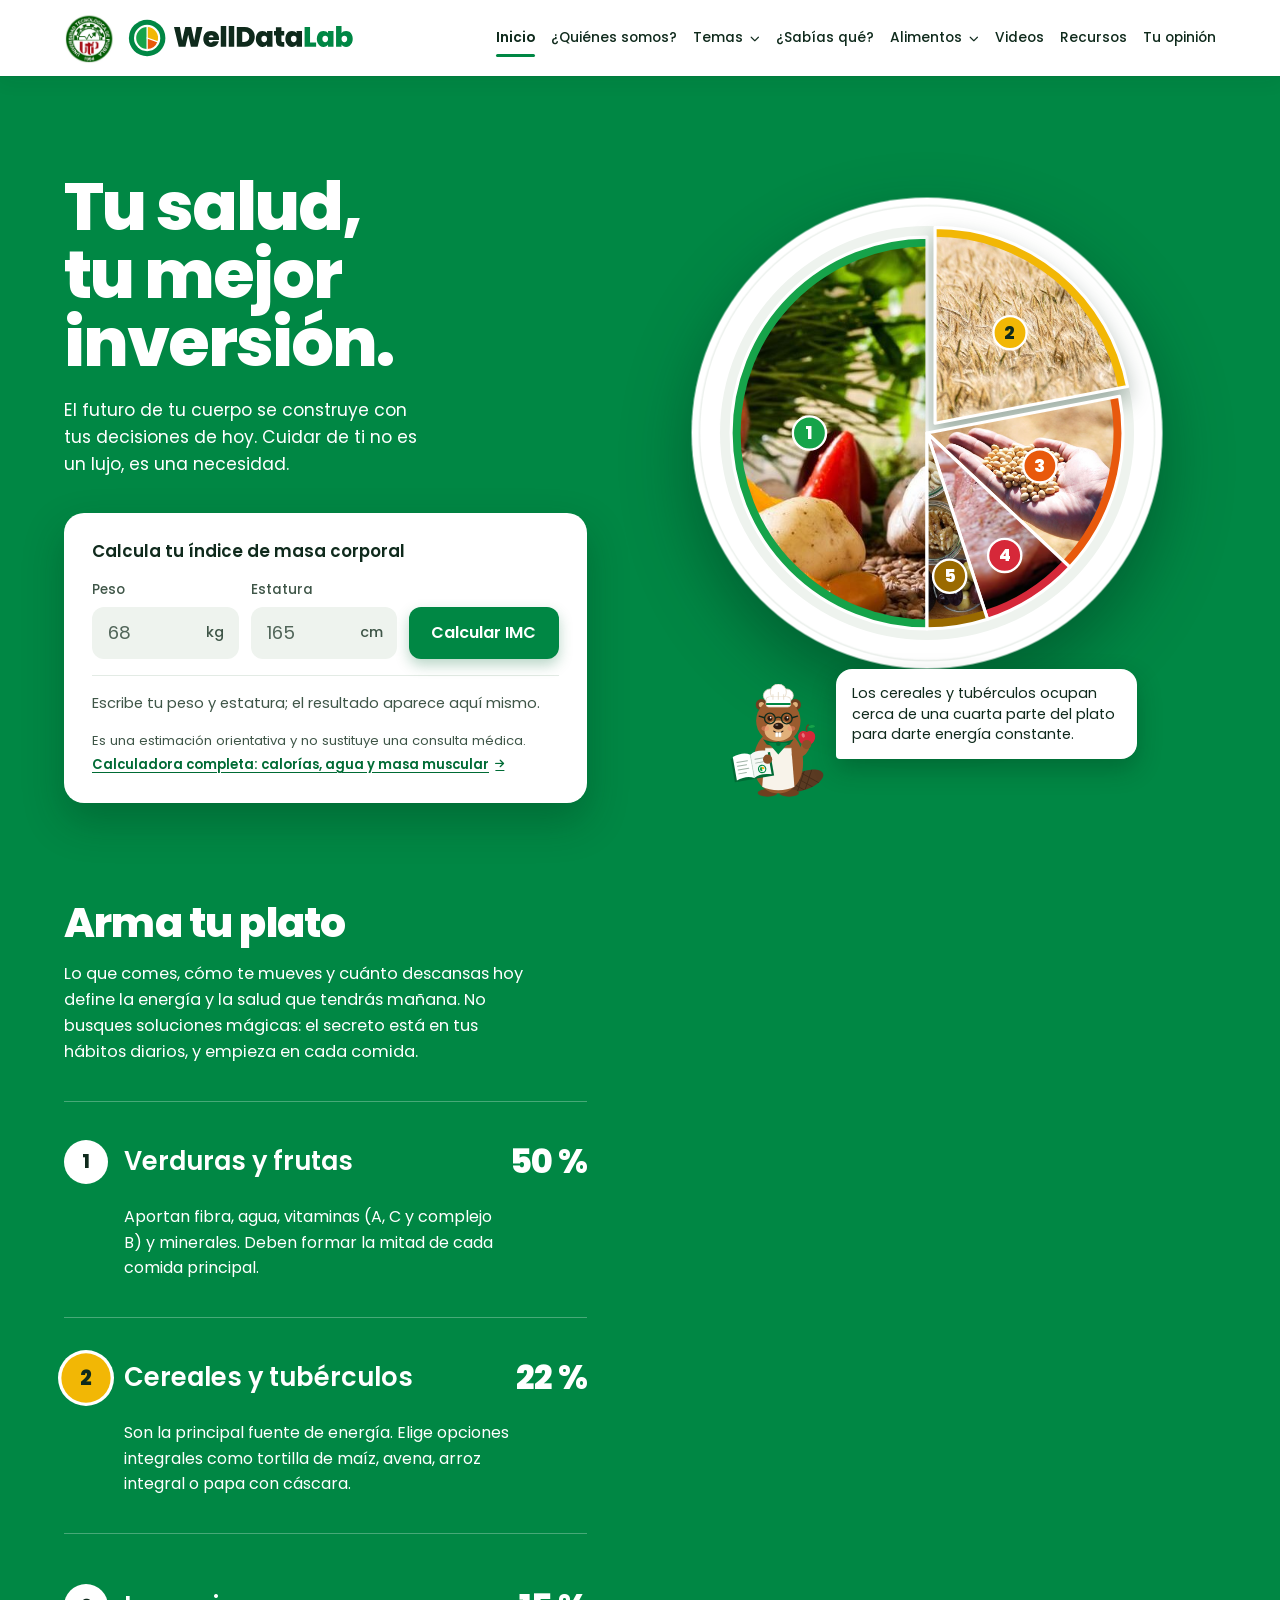
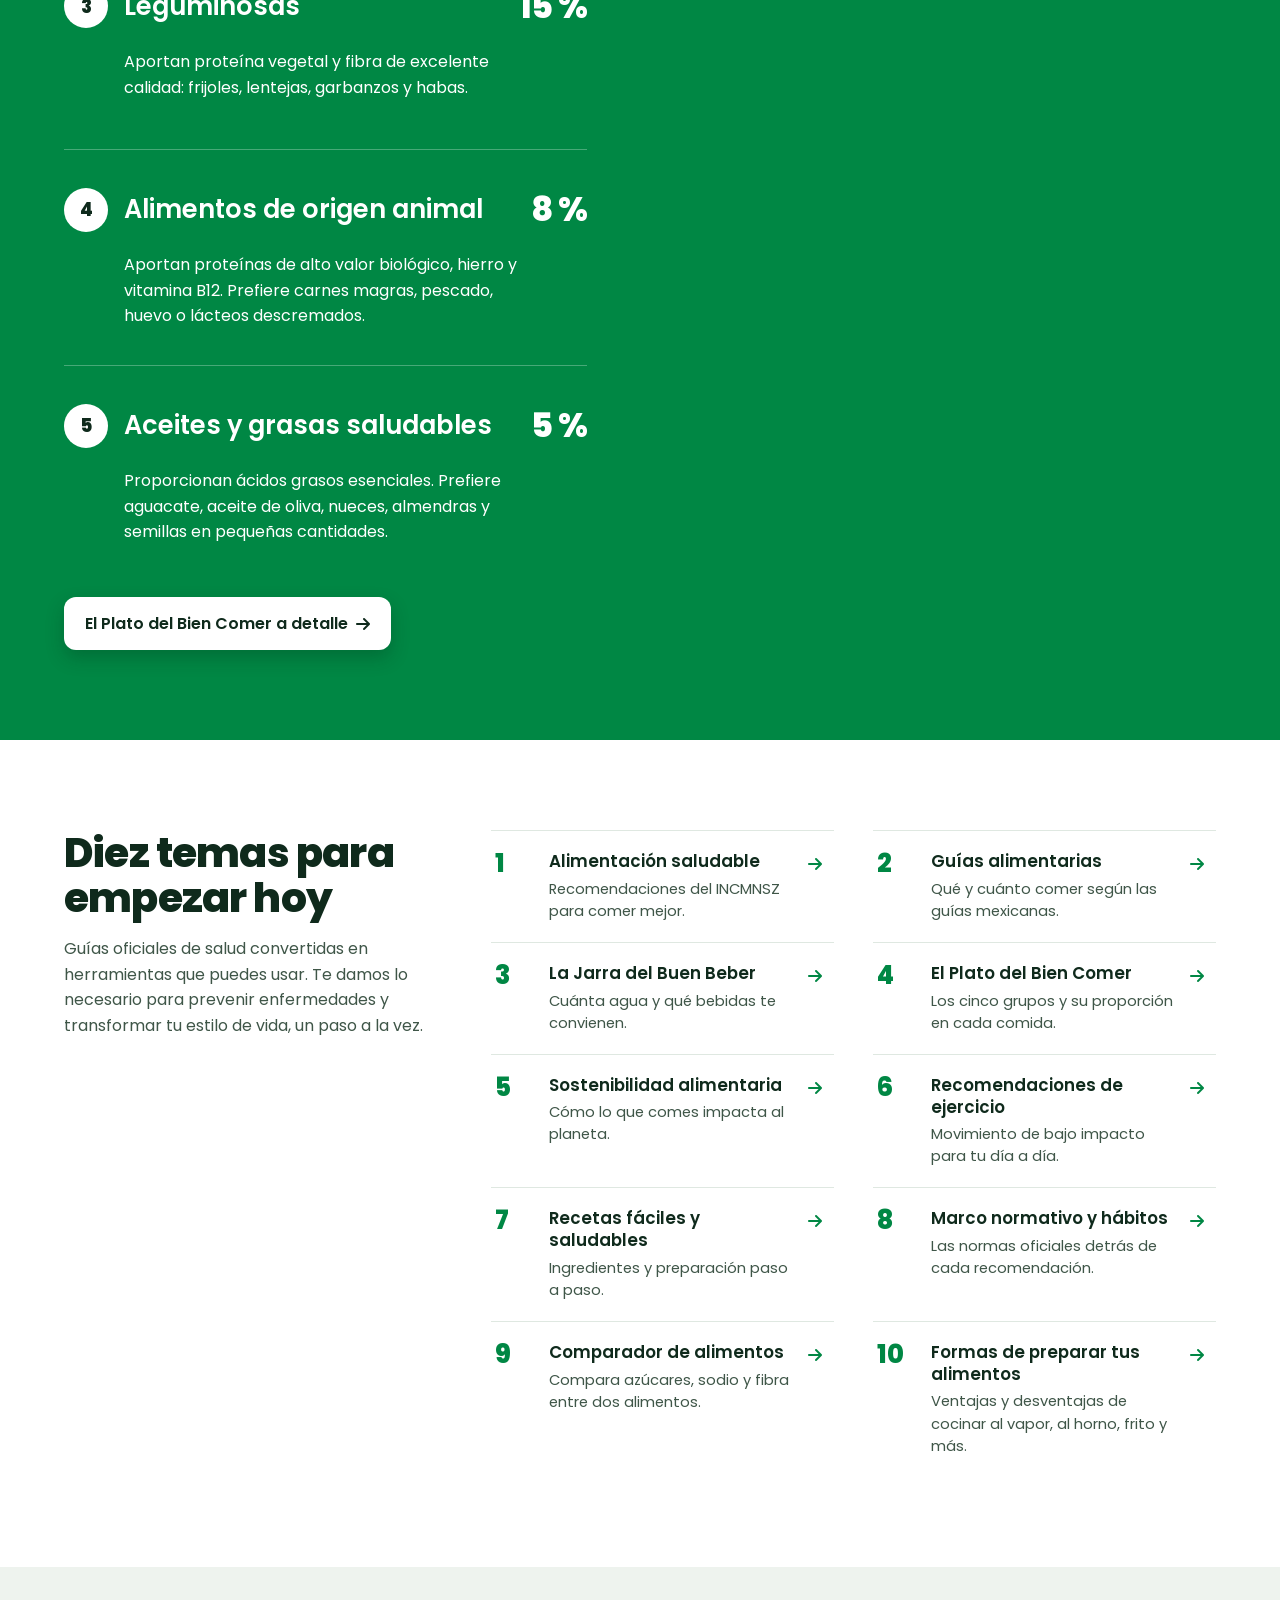
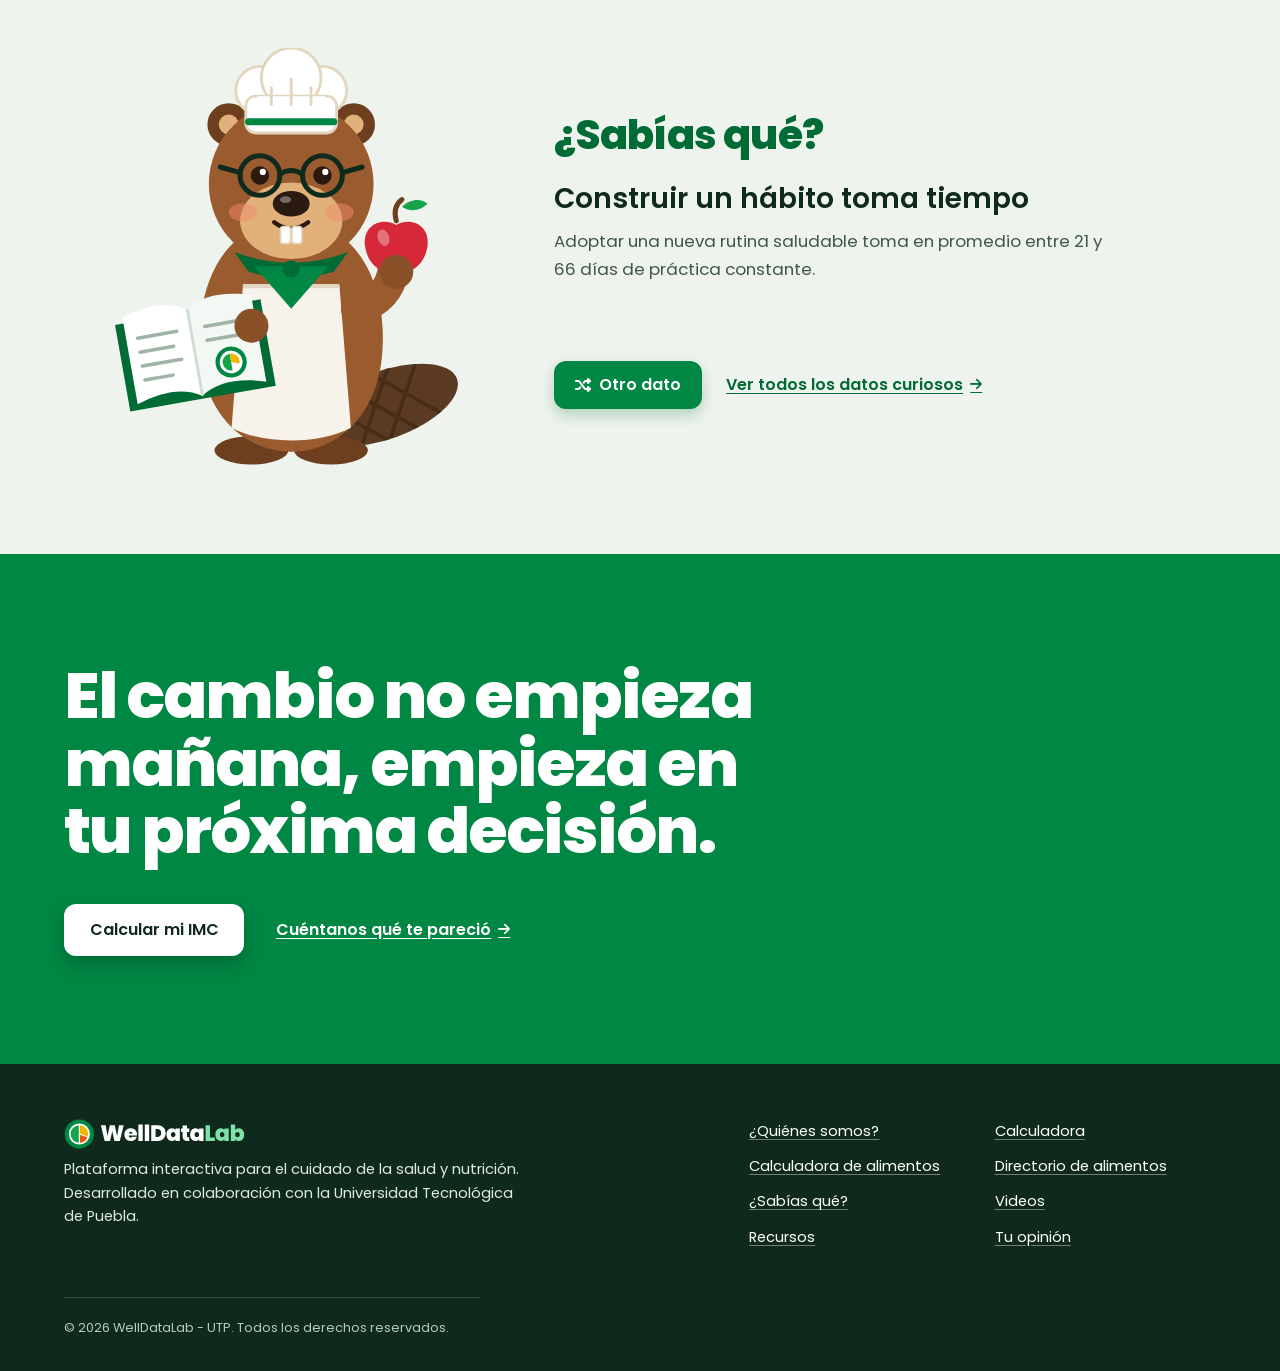
==== commit 30c21785: "feat: agregar formas de preparación, calculadora y directorio de alimentos SMAE - Tema 10 «Formas de" ====
--- a/index.html
+++ b/index.html
@@ -53,10 +53,18 @@
                 <li><a href="Views/temas.html" data-topic="7">Videos de recetas</a></li>
                 <li><a href="Views/temas.html" data-topic="8">Marco normativo y Hábitos</a></li>
                 <li><a href="Views/temas.html" data-topic="9">Comparador de alimentos</a></li>
+                <li><a href="Views/temas.html" data-topic="10">Formas de preparar alimentos</a></li>
               </ul>
             </li>
 
             <li class="nav-item"><a href="Views/sabias_que.html" class="nav-link">¿Sabías qué?</a></li>
+            <li class="nav-item dropdown-item">
+              <a href="Views/directorio_alimentos.html" class="nav-link">Alimentos <i class="fa-solid fa-chevron-down" aria-hidden="true"></i></a>
+              <ul class="dropdown-menu">
+                <li><a href="Views/directorio_alimentos.html">Directorio de alimentos</a></li>
+                <li><a href="Views/calculadora_alimentos.html">Calculadora de alimentos</a></li>
+              </ul>
+            </li>
             <li class="nav-item"><a href="Views/videos.html" class="nav-link">Videos</a></li>
             <li class="nav-item"><a href="Views/recursos.html" class="nav-link">Recursos</a></li>
             <li class="nav-item"><a href="Views/tu_opinion.html" class="nav-link">Tu opinión</a></li>
@@ -196,7 +204,7 @@
     <!-- ÍNDICE DE TEMAS -->
     <section class="temas-indice" aria-labelledby="titulo-temas">
       <div class="temas-cabeza">
-        <h2 id="titulo-temas">Nueve temas para empezar hoy</h2>
+        <h2 id="titulo-temas">Diez temas para empezar hoy</h2>
         <p>Guías oficiales de salud convertidas en herramientas que puedes usar. Te damos lo necesario para prevenir enfermedades y transformar tu estilo de vida, un paso a la vez.</p>
       </div>
 
@@ -210,6 +218,7 @@
         <li><a href="Views/temas.html" data-topic="7"><span class="tema-num">7</span><span class="tema-texto"><strong>Recetas fáciles y saludables</strong><span>Ingredientes y preparación paso a paso.</span></span><i class="fa-solid fa-arrow-right" aria-hidden="true"></i></a></li>
         <li><a href="Views/temas.html" data-topic="8"><span class="tema-num">8</span><span class="tema-texto"><strong>Marco normativo y hábitos</strong><span>Las normas oficiales detrás de cada recomendación.</span></span><i class="fa-solid fa-arrow-right" aria-hidden="true"></i></a></li>
         <li><a href="Views/temas.html" data-topic="9"><span class="tema-num">9</span><span class="tema-texto"><strong>Comparador de alimentos</strong><span>Compara azúcares, sodio y fibra entre dos alimentos.</span></span><i class="fa-solid fa-arrow-right" aria-hidden="true"></i></a></li>
+        <li><a href="Views/temas.html" data-topic="10"><span class="tema-num">10</span><span class="tema-texto"><strong>Formas de preparar tus alimentos</strong><span>Ventajas y desventajas de cocinar al vapor, al horno, frito y más.</span></span><i class="fa-solid fa-arrow-right" aria-hidden="true"></i></a></li>
       </ol>
     </section>
 
@@ -250,6 +259,8 @@
       <ul class="footer-enlaces" aria-label="Secciones">
         <li><a href="Views/quienes_somos.html">¿Quiénes somos?</a></li>
         <li><a href="Views/calculadora.html">Calculadora</a></li>
+        <li><a href="Views/calculadora_alimentos.html">Calculadora de alimentos</a></li>
+        <li><a href="Views/directorio_alimentos.html">Directorio de alimentos</a></li>
         <li><a href="Views/sabias_que.html">¿Sabías qué?</a></li>
         <li><a href="Views/videos.html">Videos</a></li>
         <li><a href="Views/recursos.html">Recursos</a></li>
--- a/Styles/sitio.css
+++ b/Styles/sitio.css
@@ -947,3 +947,114 @@
     animation-duration: 0.01ms;
   }
 }
+
+/* ==========================================
+   ANCHO MÁXIMO CENTRADO
+   Los fondos van de orilla a orilla, pero el contenido se limita a 1320px
+   y queda centrado en pantallas anchas.
+   ========================================== */
+.sitio {
+  --contenido-max: 1320px;
+  --margen-lateral: max(clamp(16px, 5vw, 5rem), calc((100% - var(--contenido-max)) / 2));
+}
+.sitio .header-bar,
+.sitio .portada,
+.sitio .seccion,
+.sitio .footer-site,
+.sitio .mesa,
+.sitio .temas-indice,
+.sitio .dato,
+.sitio .cierre,
+.sitio .calc,
+.sitio .temas-pagina {
+  padding-left: var(--margen-lateral);
+  padding-right: var(--margen-lateral);
+}
+.sitio .progreso {
+  margin-inline: calc(-1 * var(--margen-lateral));
+  padding-inline: var(--margen-lateral);
+}
+
+/* ==========================================
+   MENÚ PLEGABLE EN PANTALLAS MEDIANAS
+   Con ocho secciones el menú ya no cabe en una fila por debajo de 1200px:
+   se usa el mismo menú desplegable del celular (los logos conservan su tamaño hasta 900px).
+   ========================================== */
+@media (min-width: 1201px) {
+  .sitio .nav-link {
+    white-space: nowrap;
+  }
+}
+@media (min-width: 1201px) and (max-width: 1360px) {
+  .sitio .nav-menu {
+    gap: 1rem;
+  }
+  .sitio .nav-link {
+    font-size: 0.86rem;
+  }
+}
+@media (max-width: 1200px) {
+  .sitio .nav-container {
+    justify-content: flex-end;
+  }
+  .sitio .nav-toggle {
+    display: grid;
+    place-items: center;
+  }
+  .sitio .nav-menu {
+    display: none;
+    flex-direction: column;
+    position: absolute;
+    top: 100%;
+    left: 0;
+    width: 100%;
+    align-items: stretch;
+    gap: 0;
+    padding: 0.5rem clamp(16px, 4vw, 3.5rem) 1rem;
+    background: var(--plato);
+    box-shadow: 0 16px 24px rgba(15, 42, 28, 0.14);
+    max-height: calc(100svh - var(--header-alto));
+    overflow-y: auto;
+  }
+  .sitio .nav-menu.active {
+    display: flex;
+    animation: menu-baja 0.3s var(--ease-salida) both;
+  }
+  .sitio .nav-item {
+    text-align: left;
+    border-bottom: 1px solid #e3ebe5;
+  }
+  .sitio .nav-link {
+    display: block;
+    padding: 0.9rem 0;
+    font-size: 1rem;
+  }
+  .sitio .nav-link::after {
+    display: none;
+  }
+  .sitio .nav-link.active {
+    color: var(--mantel);
+  }
+  .sitio .dropdown-menu {
+    display: block;
+    position: static;
+    min-width: 0;
+    padding: 0 0 0.75rem;
+    background: transparent;
+    box-shadow: none;
+    border-radius: 0;
+  }
+  .sitio .dropdown-menu::before {
+    display: none;
+  }
+  .sitio .dropdown-menu li a {
+    padding: 0.5rem 0.75rem;
+    font-size: 0.92rem;
+    color: var(--tinta-suave);
+  }
+}
+@media (max-width: 1200px) and (prefers-reduced-motion: reduce) {
+  .sitio .nav-menu.active {
+    animation: none;
+  }
+}
--- a/Styles/inicio.css
+++ b/Styles/inicio.css
@@ -16,7 +16,7 @@
     "intro  plato"
     "grupos plato";
   column-gap: clamp(1.5rem, 4vw, 4rem);
-  padding: 0 0 0 clamp(16px, 5vw, 5rem);
+  padding: 0 clamp(16px, 5vw, 5rem);
   background-color: var(--mantel);
   color: #fff;
   overflow: clip;
@@ -193,21 +193,23 @@
   top: var(--header-alto);
   height: calc(100svh - var(--header-alto));
   display: flex;
+  flex-direction: column;
+  justify-content: center;
   align-items: center;
+  gap: 0.25rem;
 }
 
 .plato {
-  width: min(86svh, 54vw);
-  margin-right: -14%;
-  margin-left: auto;
+  /* Centrado y completo; deja lugar debajo para el castor */
+  width: min(calc(100svh - var(--header-alto) - 210px), 40vw, 640px);
+  margin: 0 auto;
   filter: drop-shadow(0 28px 34px rgba(0, 38, 19, 0.4));
 }
 
 /* --- El castor guía --- */
 .castor-guia {
-  position: absolute;
-  left: 0;
-  bottom: clamp(1rem, 3vh, 2rem);
+  position: relative;
+  margin-top: -1.5rem;
   display: flex;
   align-items: flex-end;
   gap: 0.25rem;
@@ -216,14 +218,14 @@
 }
 
 .castor-guia-img {
-  width: clamp(130px, 13vw, 190px);
+  width: clamp(110px, 9vw, 150px);
   height: auto;
   flex: none;
 }
 
 .castor-globo {
   position: relative;
-  margin-bottom: 3.2rem;
+  margin-bottom: 2.5rem;
   padding: 0.85rem 1rem;
   font-size: 0.9rem;
   line-height: 1.45;
@@ -672,3 +674,33 @@
 .page-inicio .castor-guia {
   animation: aparecer 0.6s var(--ease-salida) 1.1s both;
 }
+
+/* ==========================================
+   ALERTA DEL SEMÁFORO DE IMC
+   Al calcular el IMC rápido, el mantel toma unos segundos el color del
+   nivel (una transición suave, sin parpadeo) y vuelve al verde.
+   Tonos oscurecidos para que el texto blanco conserve contraste AA.
+   ========================================== */
+.page-inicio.alerta-bajo {
+  --mantel: #8f6500;
+  --mantel-hondo: #6e4d00;
+}
+.page-inicio.alerta-normal {
+  --mantel: #15803d;
+  --mantel-hondo: #0f5f2d;
+}
+.page-inicio.alerta-sobre {
+  --mantel: #c2410c;
+  --mantel-hondo: #9a3309;
+}
+.page-inicio.alerta-obes {
+  --mantel: #b3162a;
+  --mantel-hondo: #8c1121;
+}
+.page-inicio .mesa,
+.page-inicio .cierre,
+.page-inicio .ficha-boton,
+.page-inicio .boton-tinta,
+.page-inicio .nav-link::after {
+  transition: background-color 0.9s ease, transform 0.25s var(--ease-salida), box-shadow 0.25s ease;
+}
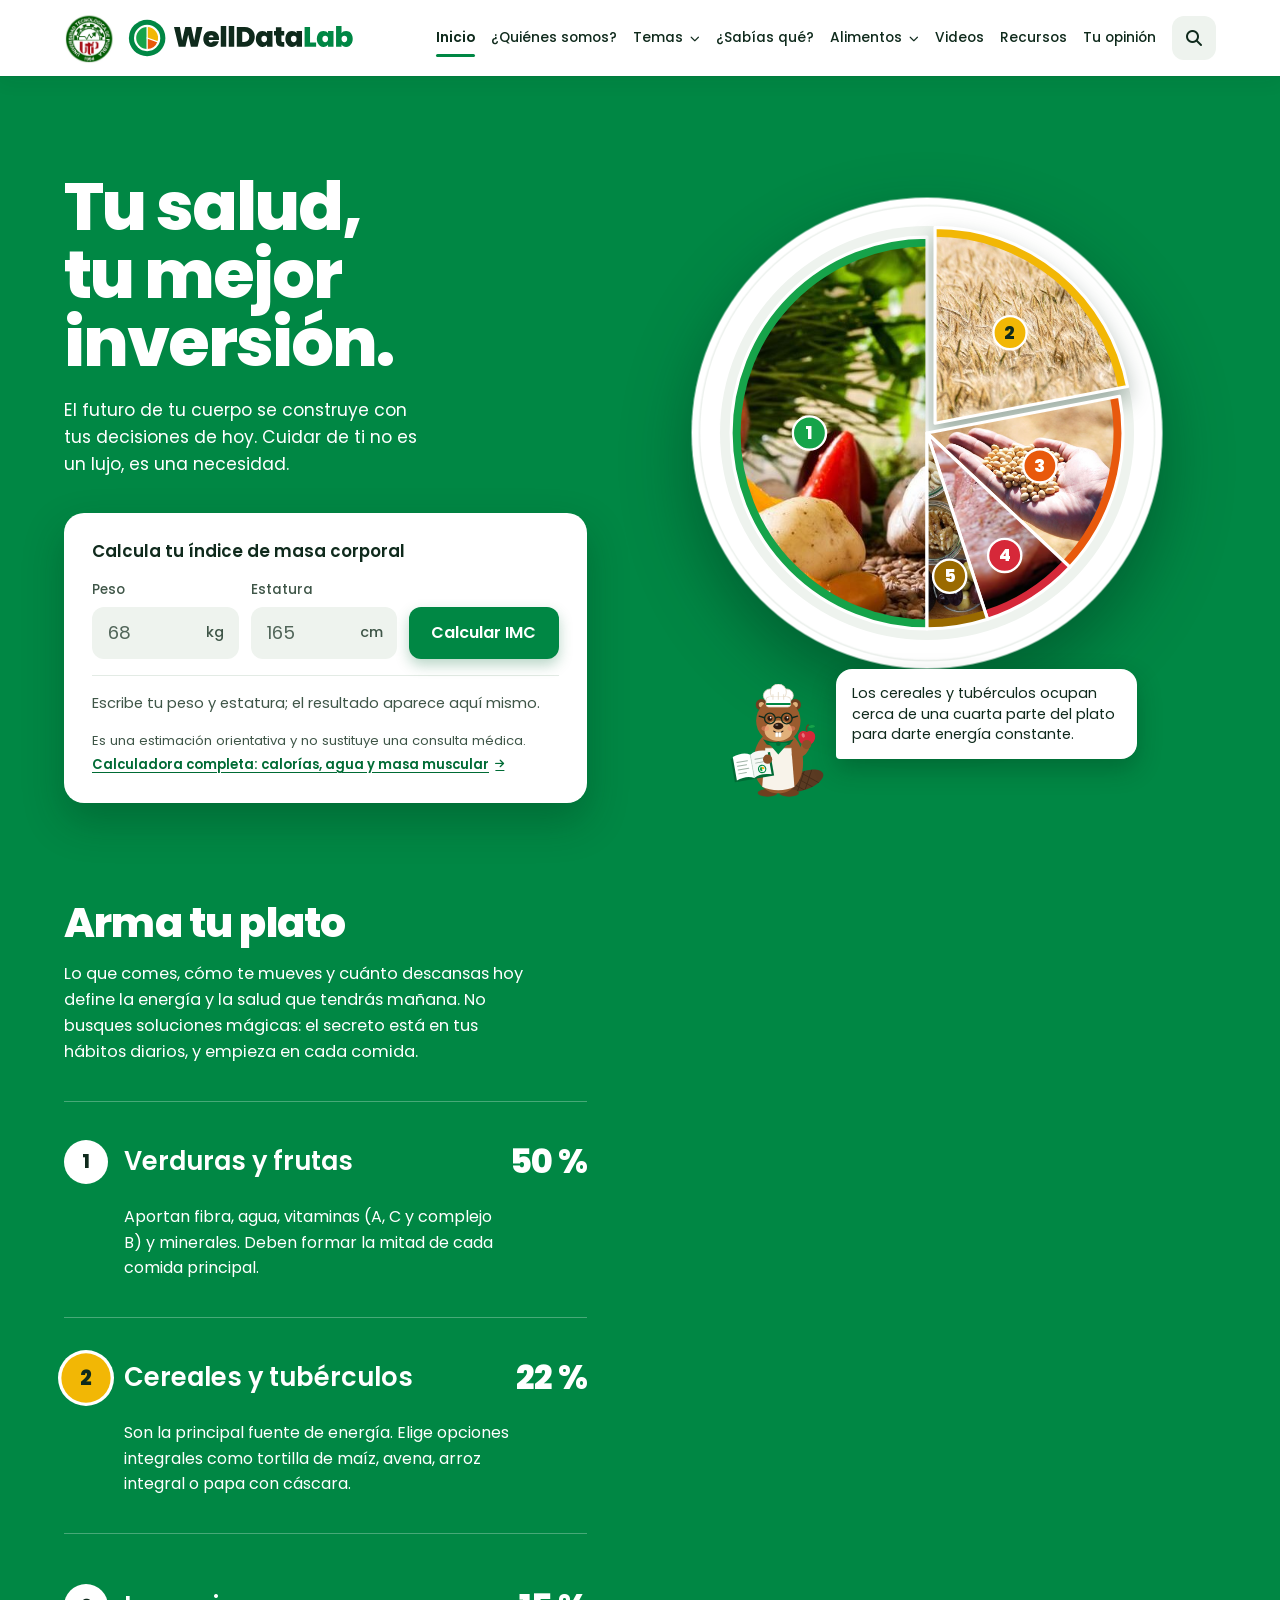
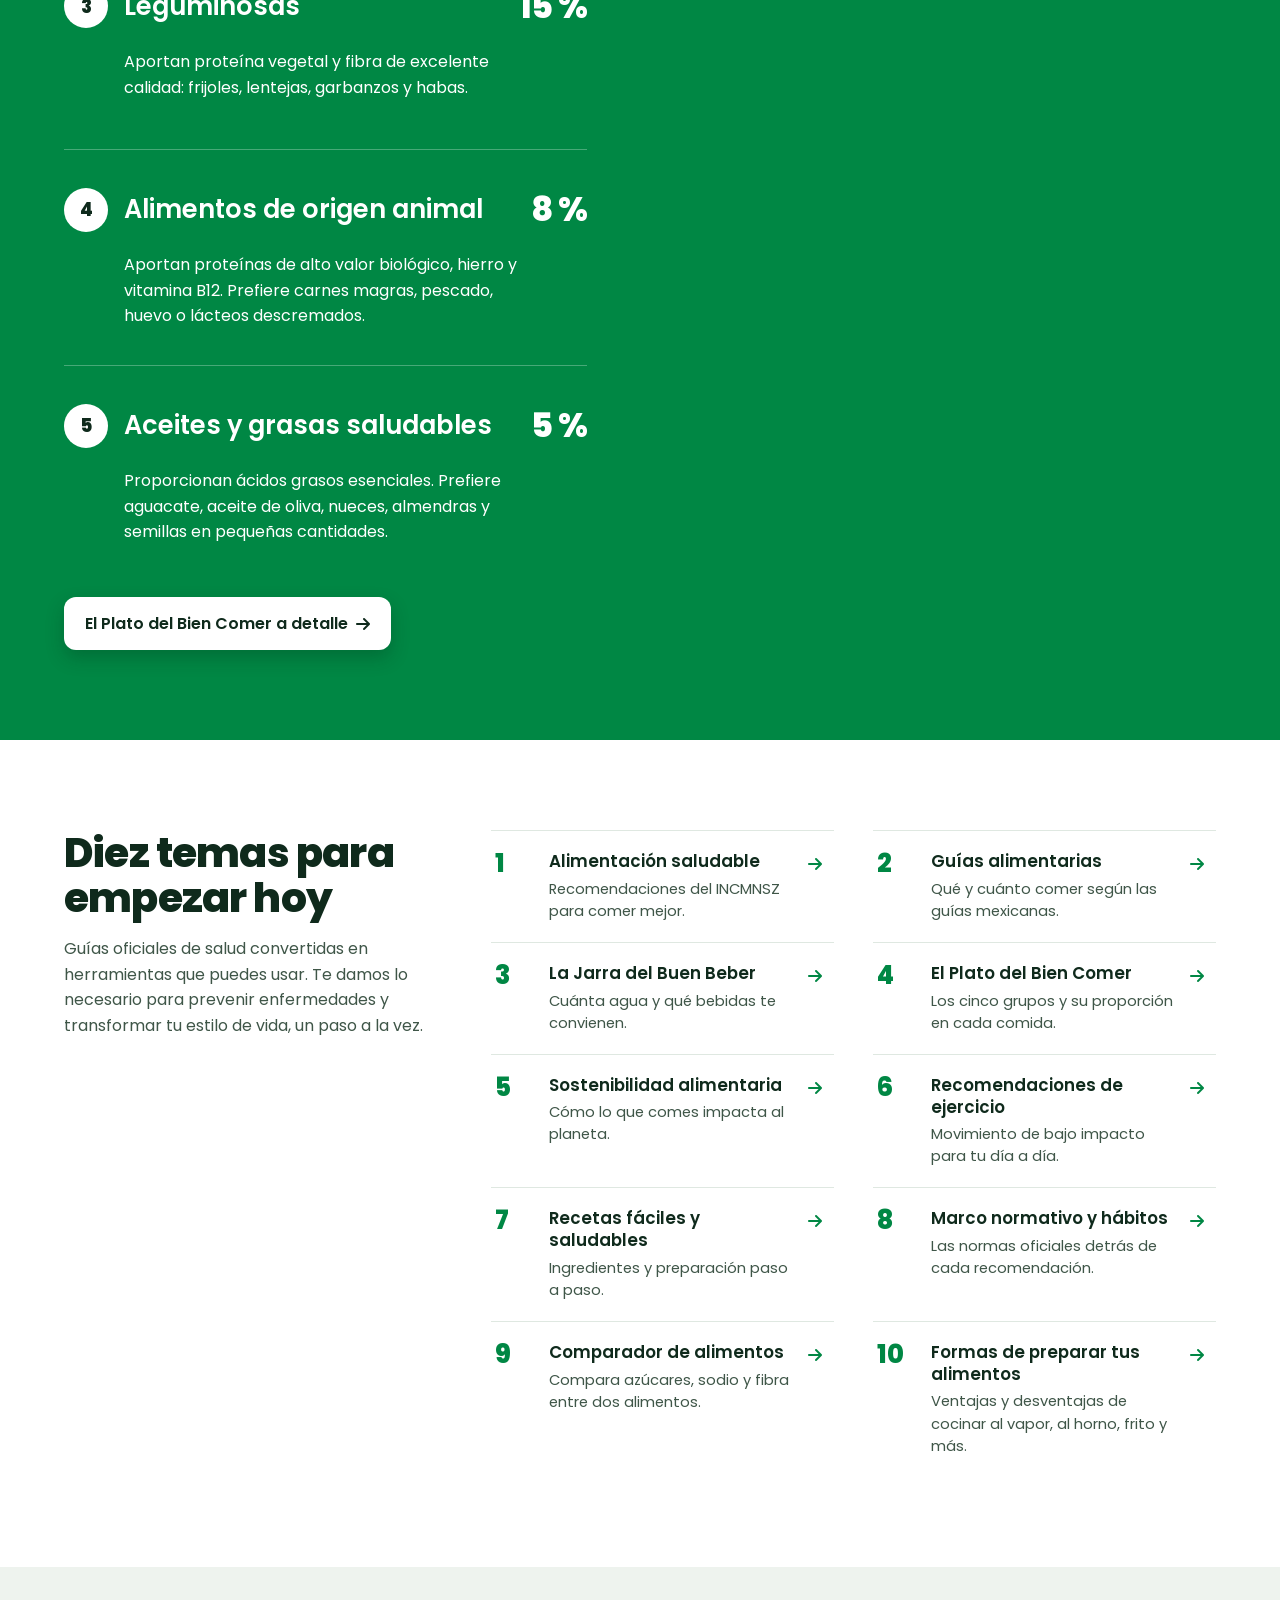
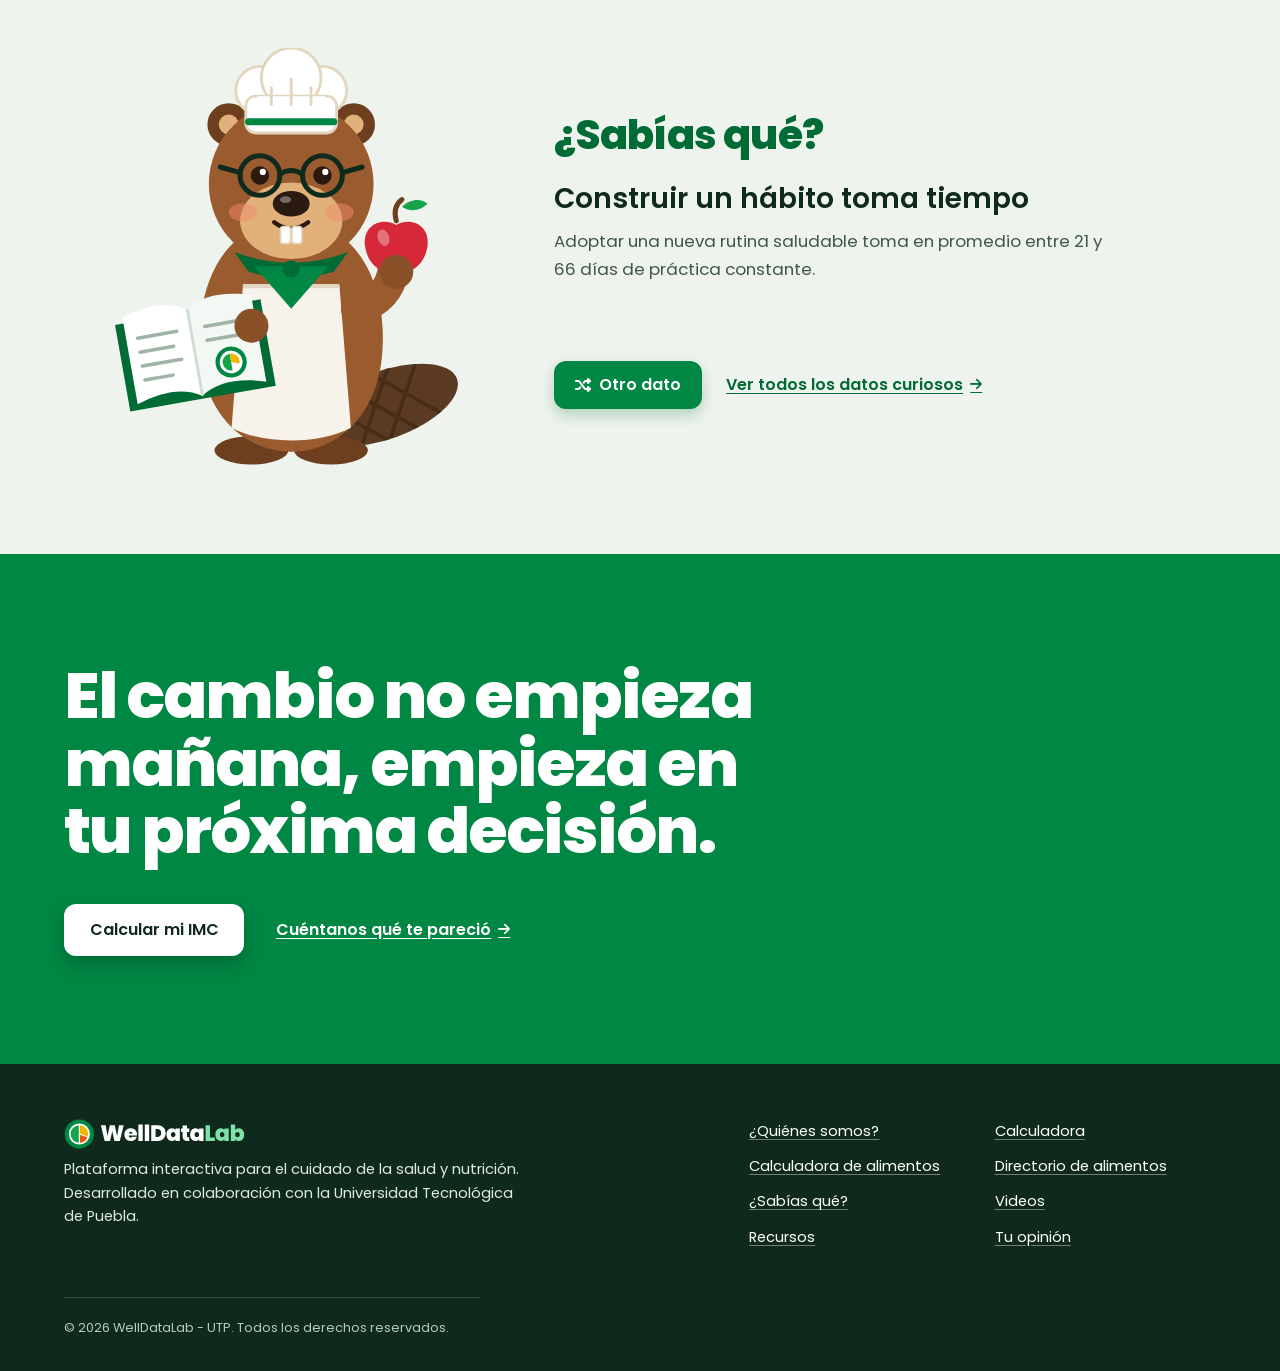
==== commit 55463689: "feat: agregar buscador general del sitio Botón "Buscar" en el encabezado de todas las páginas (tambi" ====
--- a/index.html
+++ b/index.html
@@ -272,6 +272,7 @@
 
   <!-- ARCHIVOS JAVASCRIPT -->
   <script src="Js/main.js"></script>
+  <script src="Js/buscador.js"></script>
   <script src="Js/movimiento.js"></script>
   <script src="Js/sabias_que.js"></script>
   <script src="Js/inicio.js"></script>
--- a/Styles/sitio.css
+++ b/Styles/sitio.css
@@ -1058,3 +1058,423 @@
     animation: none;
   }
 }
+
+/* ==========================================
+   BUSCADOR GENERAL (Js/buscador.js)
+   Botón en el encabezado y panel modal que busca en todo el sitio.
+   Los resultados usan el índice con filetes; la fila activa toma fondo de pozo.
+   ========================================== */
+.sitio .buscador-abrir {
+  display: inline-flex;
+  align-items: center;
+  justify-content: center;
+  gap: 0.5rem;
+  flex-shrink: 0;
+  min-width: 44px;
+  height: 44px;
+  margin-left: clamp(1rem, 1.8vw, 2rem);
+  padding: 0 1rem;
+  font: inherit;
+  font-size: 0.92rem;
+  font-weight: 500;
+  color: var(--tinta);
+  background: var(--pozo);
+  border: 2px solid transparent;
+  border-radius: 12px;
+  cursor: pointer;
+  transition: border-color 0.2s ease, color 0.2s ease, transform 0.25s var(--ease-salida);
+}
+.sitio .buscador-abrir:hover {
+  color: var(--mantel-hondo);
+  border-color: #cfdcd2;
+}
+.sitio .buscador-abrir:active {
+  transform: translateY(1px);
+}
+.sitio .buscador-abrir .fa-magnifying-glass {
+  font-size: 1rem;
+}
+
+@media (max-width: 1360px) {
+  .sitio .buscador-abrir {
+    width: 44px;
+    padding: 0;
+    margin-left: 1rem;
+  }
+  .sitio .buscador-abrir-texto {
+    display: none;
+  }
+}
+@media (max-width: 1200px) {
+  .sitio .nav-container {
+    gap: 0.5rem;
+  }
+  .sitio .buscador-abrir {
+    order: -1;
+    margin-left: 0;
+  }
+}
+
+/* Panel */
+html:has(dialog.buscador[open]) {
+  overflow: hidden;
+}
+.sitio dialog.buscador {
+  width: 100%;
+  max-width: none;
+  height: 100%;
+  max-height: none;
+  margin: 0;
+  padding: clamp(1rem, 9vh, 6rem) 16px 16px;
+  border: 0;
+  background: transparent;
+  color: var(--tinta);
+  overflow: hidden;
+}
+.sitio dialog.buscador[open] {
+  display: flex;
+  justify-content: center;
+  align-items: flex-start;
+}
+.sitio dialog.buscador::backdrop {
+  background: rgba(15, 42, 28, 0.55);
+  animation: buscador-velo 0.25s ease both;
+}
+
+.sitio .buscador-hoja {
+  display: flex;
+  flex-direction: column;
+  width: min(720px, 100%);
+  max-height: min(78vh, 760px);
+  background: var(--plato);
+  border-radius: 20px;
+  box-shadow: 0 28px 60px rgba(0, 38, 19, 0.35), 0 4px 12px rgba(0, 38, 19, 0.12);
+  overflow: hidden;
+  animation: buscador-entra 0.35s var(--ease-salida) both;
+}
+
+.sitio .buscador-barra {
+  position: relative;
+  display: flex;
+  align-items: center;
+  gap: 0.75rem;
+  padding: 1rem;
+  border-bottom: 1px solid #e3ebe5;
+}
+.sitio .buscador-lupa {
+  position: absolute;
+  left: 2rem;
+  color: var(--tinta-suave);
+  pointer-events: none;
+}
+.sitio .buscador-campo {
+  flex: 1;
+  min-width: 0;
+  height: 56px;
+  padding: 0 1rem 0 2.9rem;
+  font: inherit;
+  font-size: 1.1rem;
+  font-weight: 500;
+  color: var(--tinta);
+  background: var(--pozo);
+  border: 2px solid transparent;
+  border-radius: 12px;
+  transition: background-color 0.2s ease, border-color 0.2s ease;
+}
+.sitio .buscador-campo::placeholder {
+  color: #52665a;
+  font-weight: 400;
+}
+.sitio .buscador-campo:hover {
+  border-color: #cfdcd2;
+}
+.sitio .buscador-campo:focus,
+.sitio .buscador-campo:focus-visible {
+  outline: none;
+  background: var(--plato);
+  border-color: var(--mantel);
+}
+.sitio .buscador-cerrar {
+  display: grid;
+  place-items: center;
+  flex-shrink: 0;
+  min-width: 52px;
+  height: 44px;
+  padding: 0 0.75rem;
+  font: inherit;
+  font-size: 0.8rem;
+  font-weight: 600;
+  color: var(--tinta-suave);
+  background: transparent;
+  border: 2px solid #dfe8e1;
+  border-radius: 12px;
+  cursor: pointer;
+  transition: border-color 0.2s ease, color 0.2s ease;
+}
+.sitio .buscador-cerrar:hover {
+  color: var(--tinta);
+  border-color: #cfdcd2;
+}
+.sitio .buscador-cerrar .fa-xmark {
+  display: none;
+  font-size: 1.1rem;
+}
+
+.sitio .buscador-cuerpo {
+  flex: 1;
+  min-height: 0;
+  padding: 0.25rem 1rem 1rem;
+  overflow-y: auto;
+  overscroll-behavior: contain;
+}
+
+.sitio .buscador-subtitulo {
+  display: flex;
+  align-items: baseline;
+  gap: 0.5rem;
+  margin: 1.1rem 0.75rem 0.45rem;
+  font-size: 0.82rem;
+  font-weight: 600;
+  color: var(--tinta-suave);
+}
+.sitio .buscador-cuenta {
+  font-weight: 800;
+  color: var(--mantel-hondo);
+}
+
+/* Filas de resultado */
+.sitio .buscador-grupo {
+  border-bottom: 1px solid #dfe8e1;
+}
+.sitio .buscador-fila {
+  display: grid;
+  grid-template-columns: 40px minmax(0, 1fr) auto;
+  align-items: center;
+  gap: 0.85rem;
+  padding: 0.7rem 0.75rem;
+  color: var(--tinta);
+  text-decoration: none;
+  border-top: 1px solid #dfe8e1;
+  transition: background-color 0.15s ease;
+}
+.sitio .buscador-fila[aria-selected="true"] {
+  background: var(--pozo);
+}
+.sitio .buscador-fila:focus-visible {
+  outline-offset: -3px;
+}
+.sitio .buscador-marca {
+  display: grid;
+  place-items: center;
+  width: 40px;
+  height: 40px;
+  border-radius: 50%;
+  color: var(--mantel-hondo);
+  background: var(--pozo);
+  transition: background-color 0.15s ease;
+}
+.sitio .buscador-fila[aria-selected="true"] .buscador-marca {
+  background: var(--plato);
+}
+.sitio .buscador-marca.buscador-num,
+.sitio .buscador-fila[aria-selected="true"] .buscador-num {
+  font-size: 1.05rem;
+  font-weight: 800;
+  letter-spacing: -0.02em;
+  color: #fff;
+  background: var(--mantel);
+}
+.sitio .buscador-fila-texto {
+  display: grid;
+  gap: 0.1rem;
+}
+.sitio .buscador-fila-titulo {
+  font-size: 1rem;
+  font-weight: 600;
+  line-height: 1.3;
+}
+.sitio .buscador-fila-meta {
+  font-size: 0.8rem;
+  font-weight: 500;
+  color: var(--mantel-hondo);
+}
+.sitio .buscador-fila-desc {
+  display: -webkit-box;
+  -webkit-box-orient: vertical;
+  -webkit-line-clamp: 2;
+  overflow: hidden;
+  font-size: 0.88rem;
+  line-height: 1.5;
+  color: var(--tinta-suave);
+}
+.sitio .buscador-fila mark {
+  padding: 0 1px;
+  color: var(--tinta);
+  background: var(--amarillo);
+  border-radius: 3px;
+}
+.sitio .buscador-fila-desc mark {
+  font-weight: 600;
+  background: none;
+}
+.sitio .buscador-flecha {
+  color: var(--mantel);
+  transition: transform 0.25s var(--ease-salida);
+}
+.sitio .buscador-fila[aria-selected="true"] .buscador-flecha {
+  transform: translateX(4px);
+}
+.sitio .buscador-fila-directorio .buscador-fila-titulo {
+  color: var(--mantel-hondo);
+}
+
+/* Inicio vacío y sin resultados: el castor guía */
+.sitio .buscador-castor {
+  display: flex;
+  align-items: flex-end;
+  gap: 0.75rem;
+  padding: 1.25rem 0.5rem 0.5rem;
+}
+.sitio .buscador-castor img {
+  flex-shrink: 0;
+  width: 72px;
+  height: 72px;
+}
+.sitio .buscador-globo {
+  max-width: 46ch;
+  margin: 0 0 0.6rem;
+  padding: 0.85rem 1rem;
+  font-size: 0.92rem;
+  line-height: 1.5;
+  background: var(--plato);
+  border: 1px solid #e3ebe5;
+  border-radius: 16px 16px 16px 4px;
+  box-shadow: 0 10px 24px rgba(0, 38, 19, 0.12);
+  animation: buscador-globo 0.5s var(--ease-salida) both;
+}
+.sitio .buscador-sugerencias .buscador-subtitulo {
+  margin-top: 1.25rem;
+}
+.sitio .buscador-chips {
+  display: flex;
+  flex-wrap: wrap;
+  gap: 0.5rem;
+  padding: 0 0.5rem;
+}
+.sitio .buscador-chip {
+  display: inline-flex;
+  align-items: center;
+  gap: 0.45rem;
+  min-height: 44px;
+  padding: 0 1rem;
+  font: inherit;
+  font-size: 0.92rem;
+  font-weight: 500;
+  color: var(--tinta);
+  background: var(--pozo);
+  border: 2px solid transparent;
+  border-radius: 999px;
+  cursor: pointer;
+  transition: border-color 0.2s ease;
+}
+.sitio .buscador-chip:hover {
+  border-color: #cfdcd2;
+}
+.sitio .buscador-chip i {
+  font-size: 0.85em;
+  color: var(--tinta-suave);
+}
+.sitio .buscador-cargando {
+  padding: 1.5rem 0.75rem;
+  color: var(--tinta-suave);
+}
+
+.sitio .buscador-ayuda {
+  display: flex;
+  flex-wrap: wrap;
+  gap: 0.4rem 1.25rem;
+  margin: 0;
+  padding: 0.7rem 1.25rem;
+  font-size: 0.8rem;
+  color: var(--tinta-suave);
+  border-top: 1px solid #e3ebe5;
+}
+.sitio .buscador-ayuda kbd {
+  display: inline-block;
+  min-width: 1.6em;
+  margin-right: 0.2rem;
+  padding: 0.05rem 0.35rem;
+  font: inherit;
+  font-weight: 600;
+  text-align: center;
+  color: var(--tinta);
+  background: var(--pozo);
+  border: 1px solid #d4e0d7;
+  border-bottom-width: 2px;
+  border-radius: 8px;
+}
+
+/* Destino resaltado al llegar desde un resultado */
+.sitio .buscador-destino {
+  border-radius: 12px;
+  animation: buscador-destino 2.6s ease-out both;
+}
+
+@keyframes buscador-entra {
+  from { opacity: 0; transform: translateY(-12px) scale(0.98); }
+  to { opacity: 1; transform: none; }
+}
+@keyframes buscador-velo {
+  from { opacity: 0; }
+}
+@keyframes buscador-globo {
+  from { opacity: 0; transform: translateY(6px) scale(0.98); filter: blur(2px); }
+}
+@keyframes buscador-destino {
+  0%, 55% { outline: 3px solid var(--amarillo); outline-offset: 6px; }
+  100% { outline: 3px solid transparent; outline-offset: 6px; }
+}
+
+/* Celular: el panel ocupa toda la pantalla */
+@media (max-width: 640px) {
+  .sitio dialog.buscador {
+    padding: 0;
+  }
+  .sitio .buscador-hoja {
+    width: 100%;
+    height: 100%;
+    max-height: none;
+    border-radius: 0;
+  }
+  .sitio .buscador-barra {
+    padding: 0.75rem 16px;
+  }
+  .sitio .buscador-lupa {
+    left: calc(16px + 1rem);
+  }
+  .sitio .buscador-cuerpo {
+    padding-inline: 8px;
+  }
+}
+@media (max-width: 640px), (hover: none) {
+  .sitio .buscador-cerrar span {
+    display: none;
+  }
+  .sitio .buscador-cerrar .fa-xmark {
+    display: block;
+  }
+  .sitio .buscador-ayuda {
+    display: none;
+  }
+}
+
+@media (prefers-reduced-motion: reduce) {
+  .sitio .buscador-hoja,
+  .sitio dialog.buscador::backdrop,
+  .sitio .buscador-globo {
+    animation: none;
+  }
+  .sitio .buscador-flecha {
+    transition: none;
+  }
+}
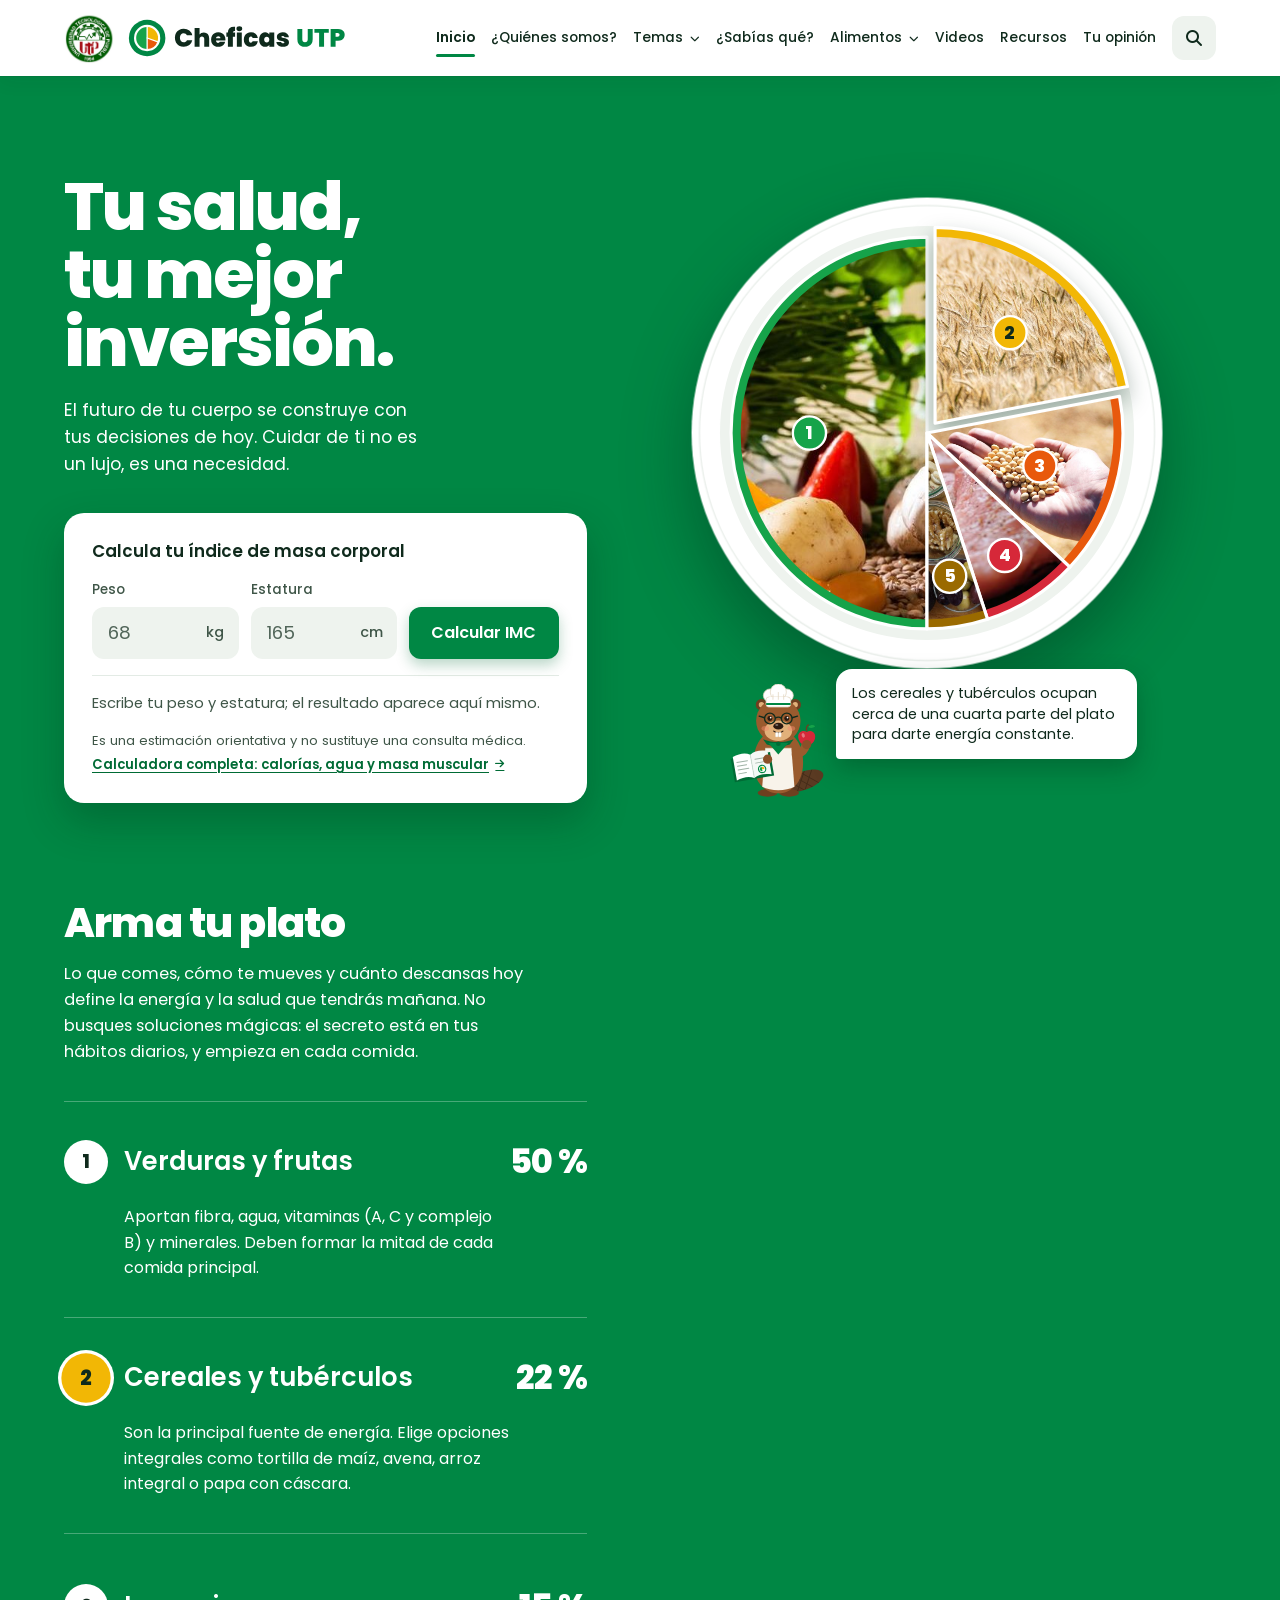
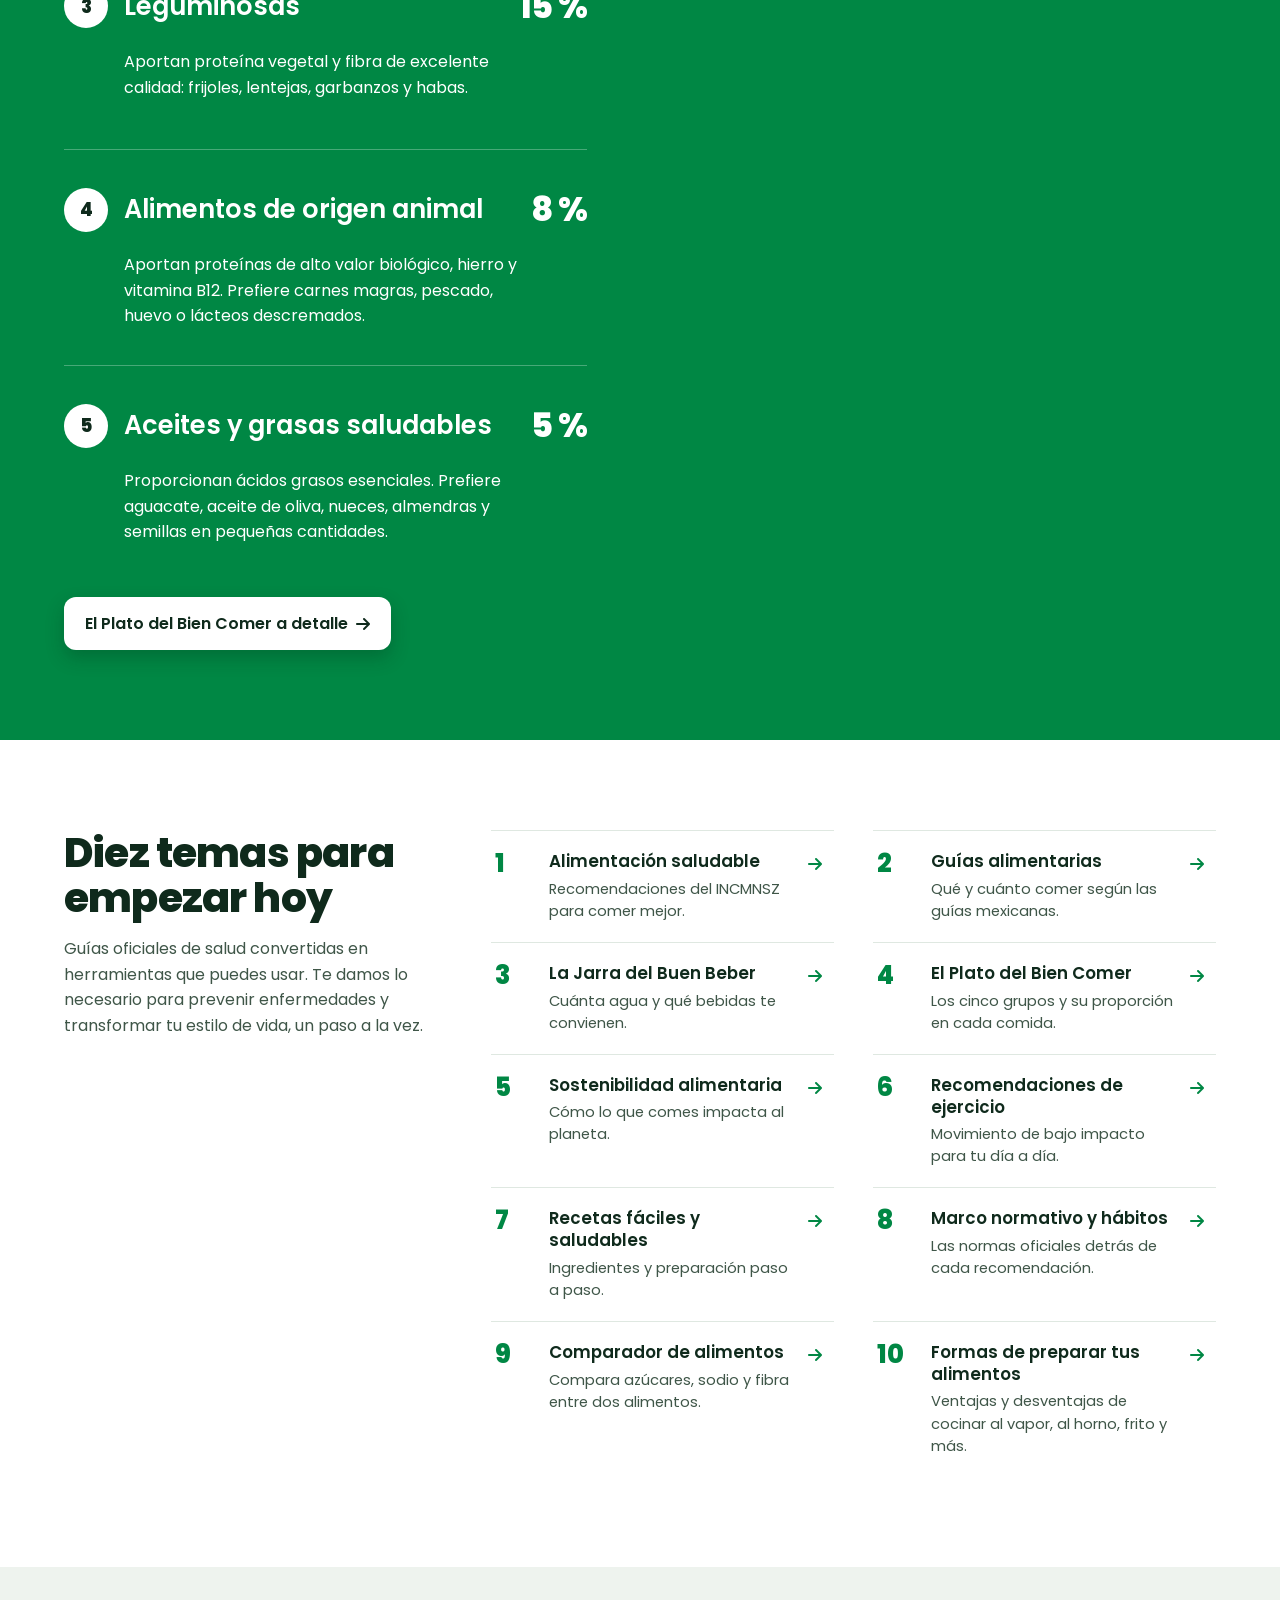
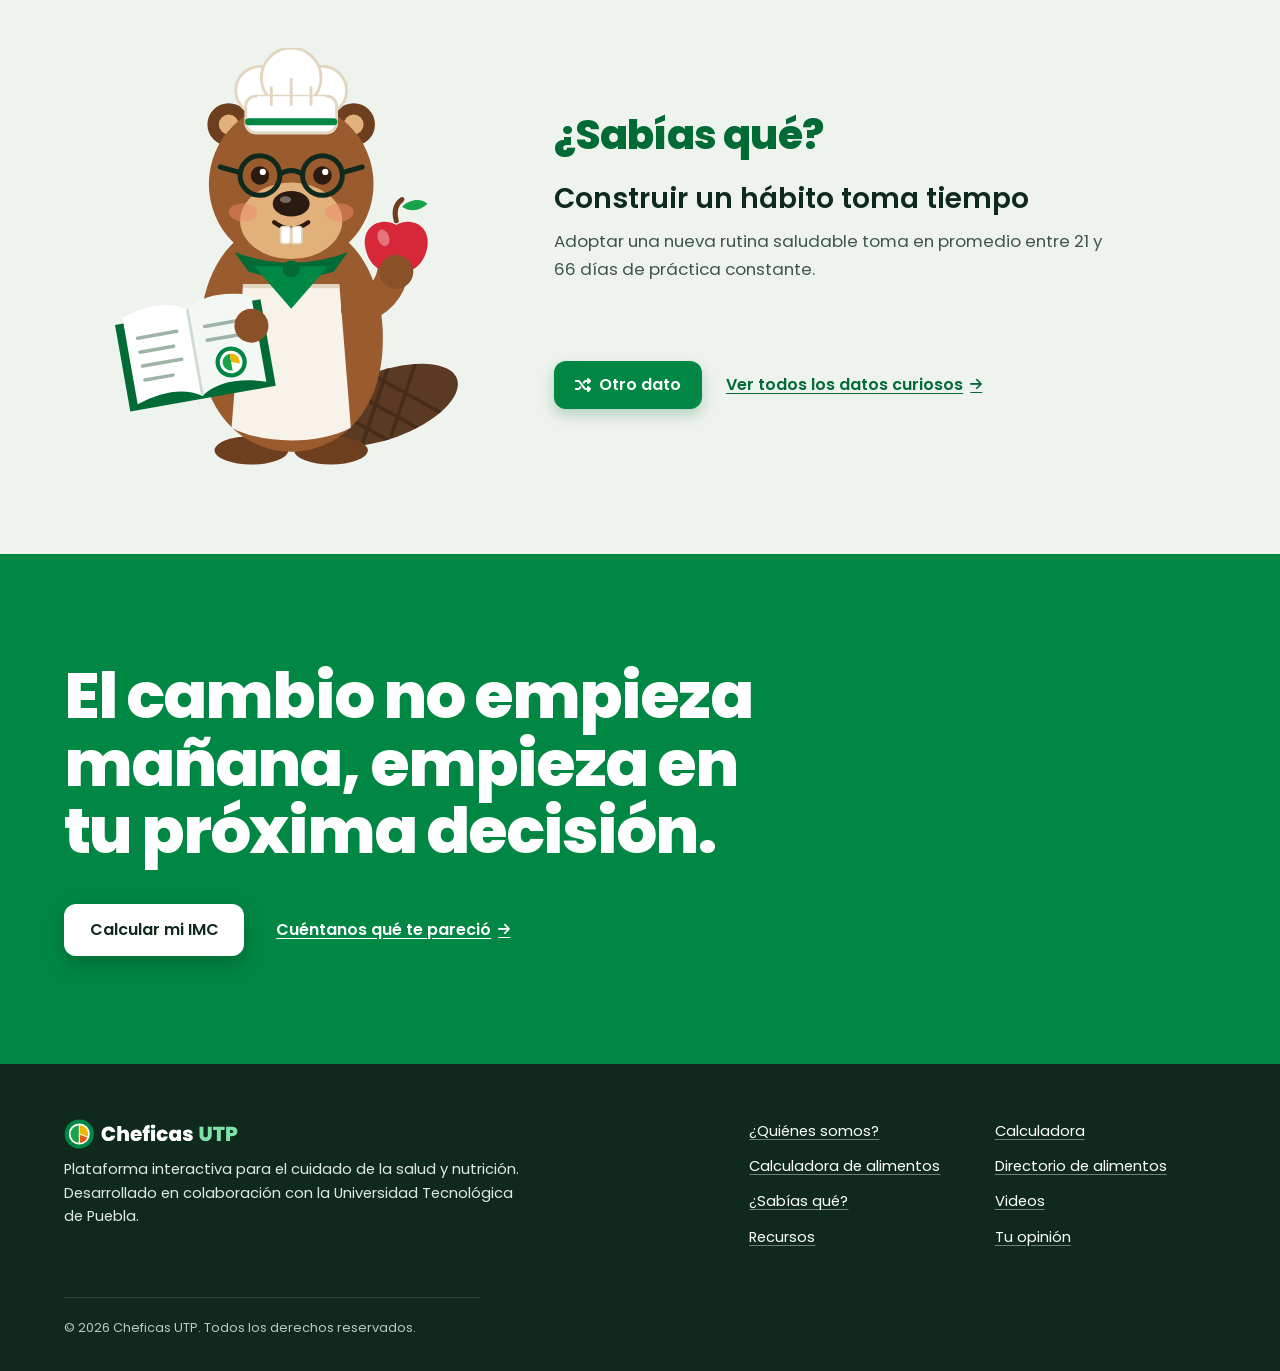
==== commit 9c864ec0: "feat: renombrar el proyecto a Cheficas UTP Reemplaza WellDataLab por Cheficas UTP en todas las págin" ====
--- a/index.html
+++ b/index.html
@@ -3,11 +3,11 @@
 <head>
   <meta charset="UTF-8">
   <meta name="viewport" content="width=device-width, initial-scale=1.0">
-  <title>WellDataLab - UTP</title>
-  <meta name="description" content="WellDataLab: calcula tu IMC y aprende a armar tu plato con las guías oficiales de salud. Plataforma gratuita de la Universidad Tecnológica de Puebla.">
-
-  <link rel="icon" type="image/svg+xml" href="Resources/marca/icono-welldatalab.svg">
-  <link rel="icon" type="image/png" href="Resources/marca/icono-welldatalab.png">
+  <title>Cheficas UTP</title>
+  <meta name="description" content="Cheficas UTP: calcula tu IMC y aprende a armar tu plato con las guías oficiales de salud. Plataforma gratuita de la Universidad Tecnológica de Puebla.">
+
+  <link rel="icon" type="image/svg+xml" href="Resources/marca/icono-cheficas.svg">
+  <link rel="icon" type="image/png" href="Resources/marca/icono-cheficas.png">
   <link rel="preload" href="Resources/fonts/poppins-latin-800-normal.woff2" as="font" type="font/woff2" crossorigin>
 
   <!-- Font Awesome para los íconos -->
@@ -25,9 +25,9 @@
   <!-- ENCABEZADO CON LOGOS Y NAVEGACIÓN -->
   <header class="header-site">
     <div class="header-bar">
-      <a class="header-logos" href="index.html" aria-label="WellDataLab, ir al inicio">
+      <a class="header-logos" href="index.html" aria-label="Cheficas UTP, ir al inicio">
         <img src="Resources/logo-utp.png" alt="Universidad Tecnológica de Puebla" width="52" height="52">
-        <img src="Resources/marca/logo-welldatalab.svg" alt="WellDataLab" class="logo-wdl" width="227" height="40">
+        <img src="Resources/marca/logo-cheficas.svg" alt="Cheficas UTP" class="logo-wdl" width="220" height="40">
       </a>
 
       <nav class="navbar" aria-label="Navegación principal">
@@ -224,7 +224,7 @@
 
     <!-- ¿SABÍAS QUÉ? -->
     <section class="dato" aria-labelledby="titulo-dato">
-      <img src="Resources/marca/castor-sabio.svg" alt="El castor de WellDataLab con un libro de datos curiosos" class="dato-castor" width="300" height="300" loading="lazy">
+      <img src="Resources/marca/castor-sabio.svg" alt="Cheficas UTP, el castor guía, con un libro de datos curiosos" class="dato-castor" width="300" height="300" loading="lazy">
       <div class="dato-texto">
         <h2 id="titulo-dato">¿Sabías qué?</h2>
         <div class="dato-tarjeta" aria-live="polite">
@@ -253,7 +253,7 @@
   <footer class="footer-site">
     <div class="footer-container">
       <div class="footer-marca">
-        <p class="footer-title"><img src="Resources/marca/logo-welldatalab-claro.svg" alt="WellDataLab" width="182" height="32"></p>
+        <p class="footer-title"><img src="Resources/marca/logo-cheficas-claro.svg" alt="Cheficas UTP" width="176" height="32"></p>
         <p>Plataforma interactiva para el cuidado de la salud y nutrición. Desarrollado en colaboración con la Universidad Tecnológica de Puebla.</p>
       </div>
       <ul class="footer-enlaces" aria-label="Secciones">
@@ -266,7 +266,7 @@
         <li><a href="Views/recursos.html">Recursos</a></li>
         <li><a href="Views/tu_opinion.html">Tu opinión</a></li>
       </ul>
-      <p class="copyright">© 2026 WellDataLab - UTP. Todos los derechos reservados.</p>
+      <p class="copyright">© 2026 Cheficas UTP. Todos los derechos reservados.</p>
     </div>
   </footer>
 
--- a/Styles/sitio.css
+++ b/Styles/sitio.css
@@ -1,5 +1,5 @@
 /* ==========================================
-   WELLDATALAB — Sistema compartido del sitio
+   CHEFICAS UTP — Sistema compartido del sitio
    Tipografía, colores, encabezado, menú, pie, componentes y movimiento.
    Lo usan todas las páginas (body.sitio). Ver DESIGN.md.
    ========================================== */
